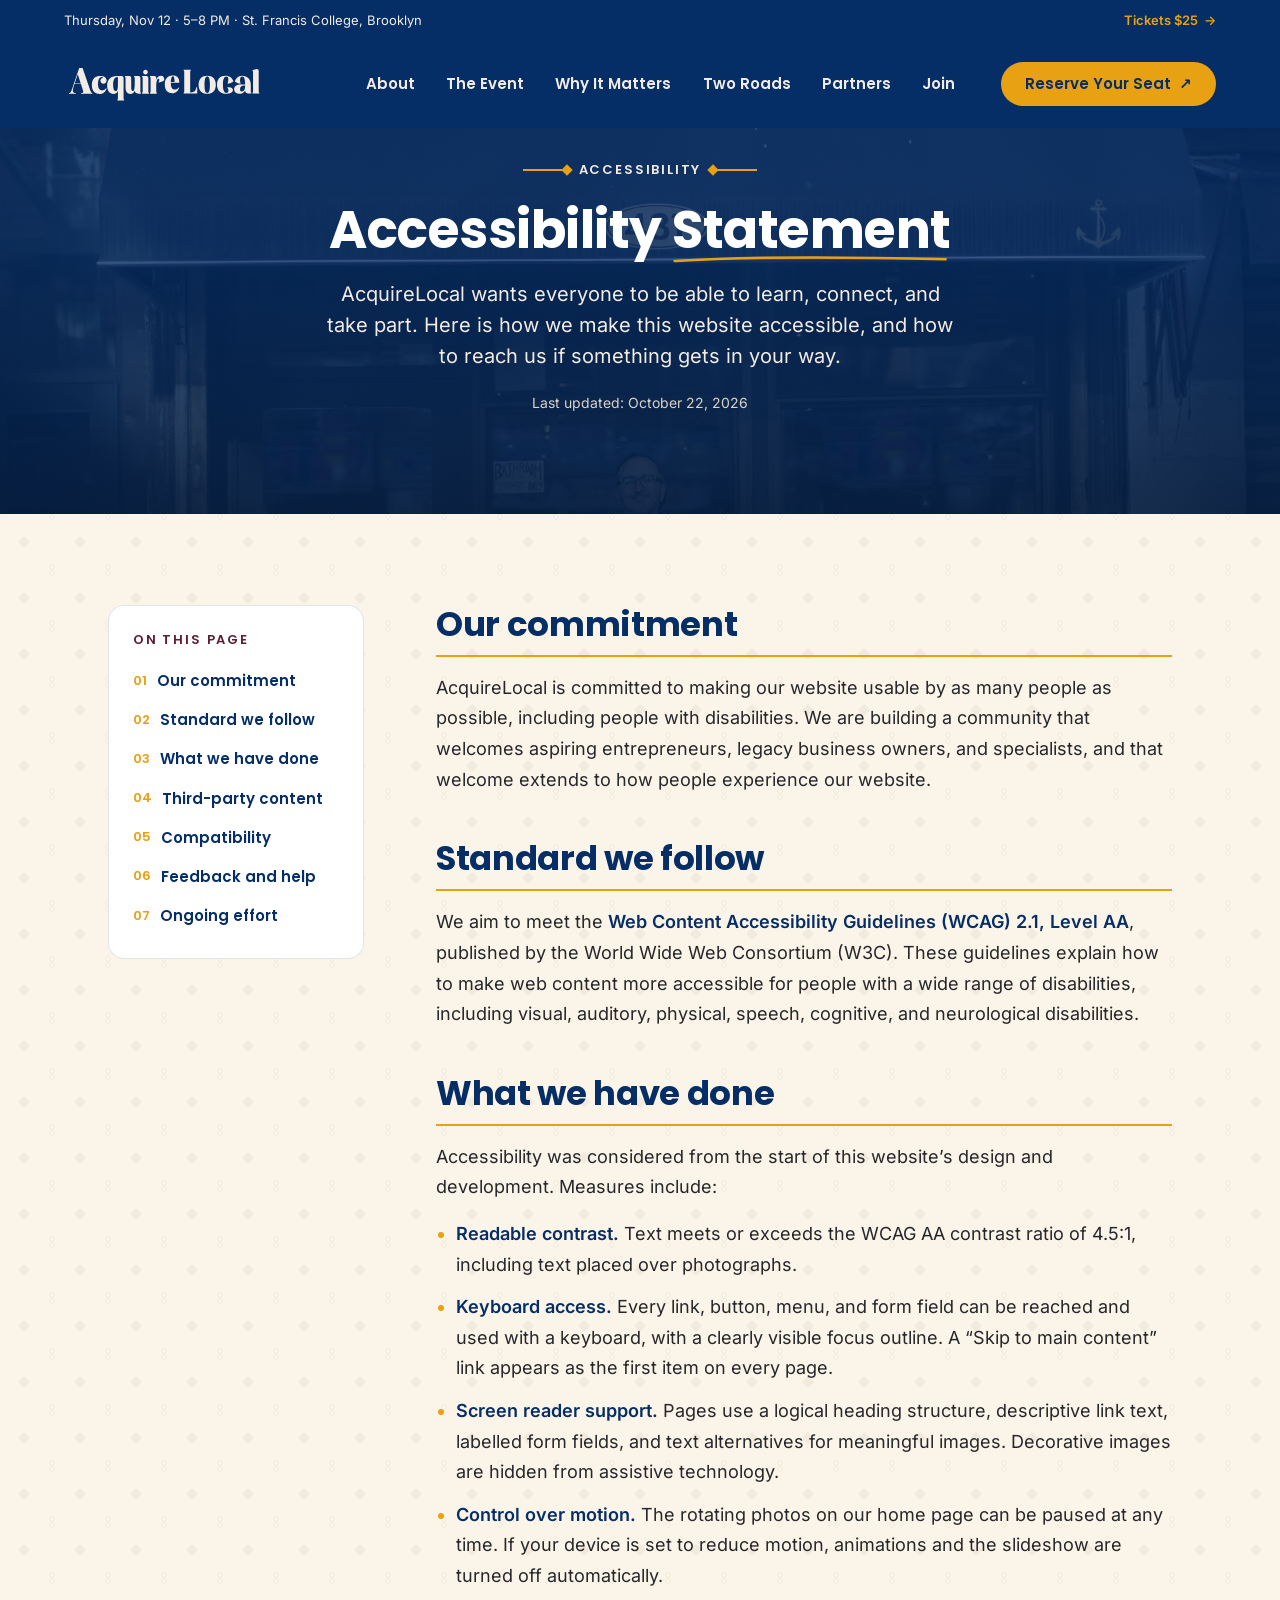
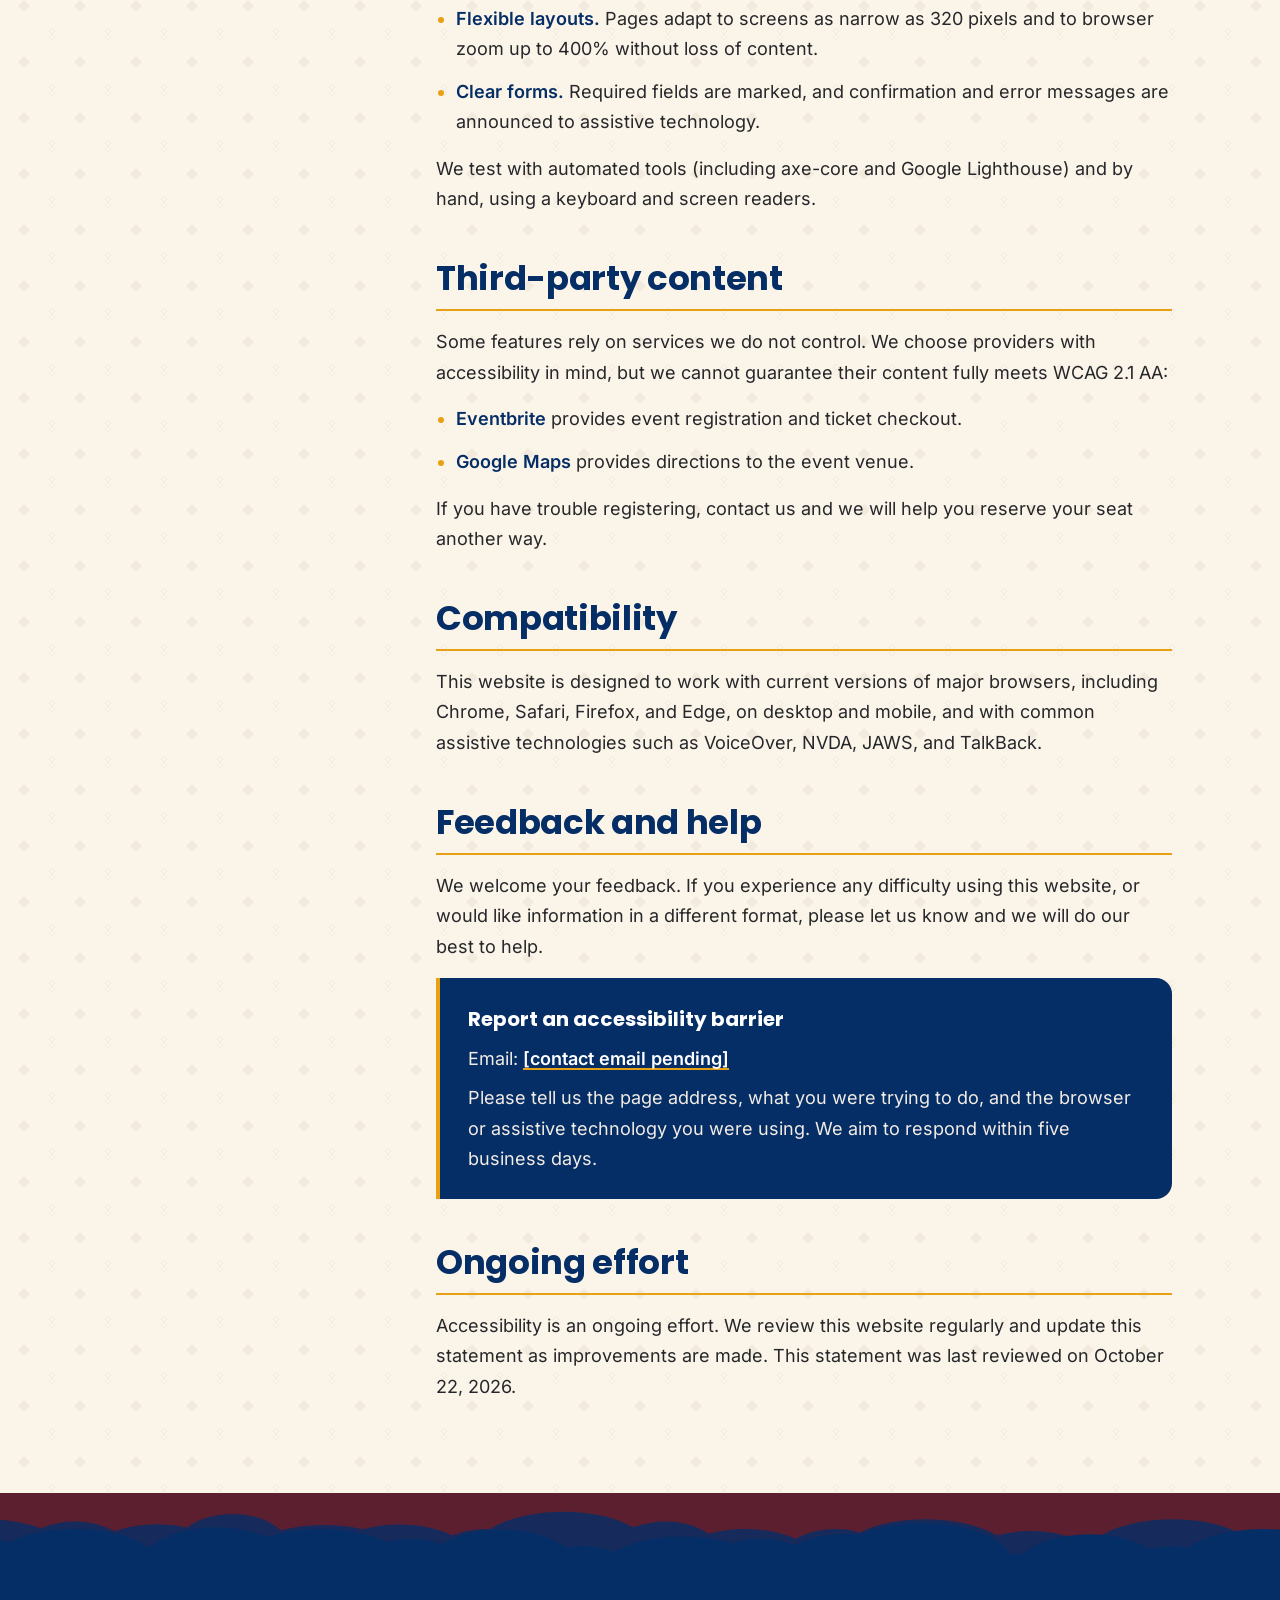
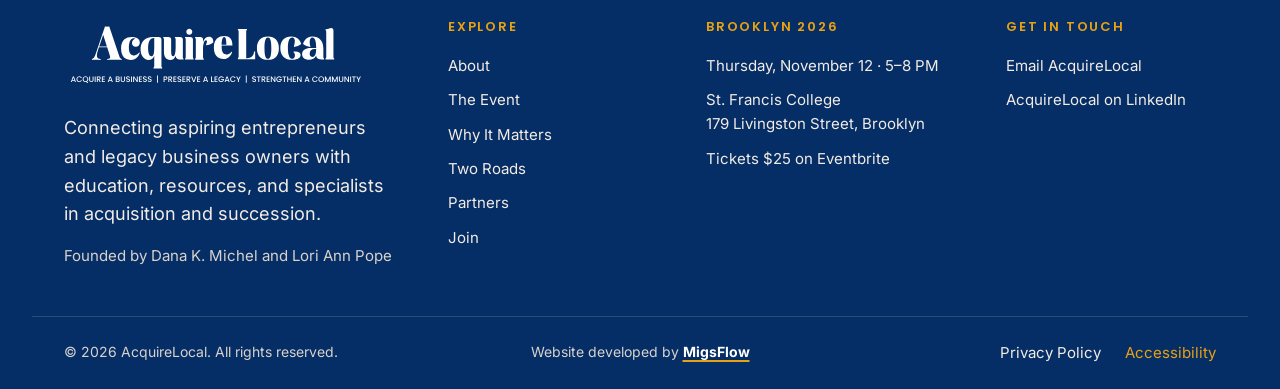
==== html/accessibility.html @ 8ecf9d2f "Clear WAVE alerts: duplicate logo alt text, heading-styled paragraphs, logo/skip-link redundancy - F" ====
<!DOCTYPE html>
<html lang="en">
<head>
  <meta charset="UTF-8">
  <meta name="viewport" content="width=device-width, initial-scale=1">
  <title>Accessibility Statement | AcquireLocal</title>
  <meta name="description" content="AcquireLocal wants everyone to be able to learn, connect, and take part. Here is how we make this website accessible, and how to reach us if something">
  <meta name="theme-color" content="#052E66">
  <link rel="preload" href="../fonts/web/poppins-bold.woff2" as="font" type="font/woff2" crossorigin>
  <link rel="preload" href="../fonts/web/inter-variable.woff2" as="font" type="font/woff2" crossorigin>
  <link rel="stylesheet" href="../css/vendor/lenis.css">
  <link rel="stylesheet" href="../css/global.css">
  <link rel="stylesheet" href="../css/styles.css">
</head>
<body class="page-legal">
  <a class="skip-link" href="#main">Skip to main content</a>

  <!-- ============ HEADER: event bar + navigation ============ -->
  <header class="site-header" id="site-header">
    <div class="topbar">
      <div class="container topbar__inner">
        <p class="topbar__event">
          <span class="topbar__full">Thursday, Nov 12 · 5–8 PM · St. Francis College, Brooklyn</span>
          <span class="topbar__short">Nov 12 · Brooklyn</span>
        </p>
        <a class="topbar__link" data-eventbrite href="https://www.eventbrite.com/e/acquire-local-inaugural-event-tickets-2002596155008" target="_blank" rel="noopener">
          Tickets $25 <span class="glyph" data-icon="→"></span><span class="visually-hidden"> (opens in a new tab)</span>
        </a>
      </div>
    </div>

    <div class="nav">
      <div class="container nav__inner">
        <a class="nav__logo" href="../index.html" aria-label="AcquireLocal home">
          <img class="nav__logo-img nav__logo-img--light" src="../images/brand/wordmark-light.svg" alt="" width="463" height="102">
          <img class="nav__logo-img nav__logo-img--dark" src="../images/brand/wordmark.svg" alt="" width="463" height="100">
        </a>

        <button class="nav__toggle" type="button" aria-expanded="false" aria-controls="nav-menu">
          <span class="nav__toggle-bars"></span>
          <span class="visually-hidden">Menu</span>
        </button>

        <nav class="nav__menu" id="nav-menu" aria-label="Main" data-lenis-prevent>
          <ul class="nav__list">
            <li><a class="nav__link" href="../index.html#about"><span class="nav__num"></span><span class="nav__label">About</span><span class="nav__arrow"></span></a></li>
            <li><a class="nav__link" href="../index.html#event"><span class="nav__num"></span><span class="nav__label">The Event</span><span class="nav__arrow"></span></a></li>
            <li><a class="nav__link" href="../index.html#why"><span class="nav__num"></span><span class="nav__label">Why It Matters</span><span class="nav__arrow"></span></a></li>
            <li><a class="nav__link" href="../index.html#two-roads"><span class="nav__num"></span><span class="nav__label">Two Roads</span><span class="nav__arrow"></span></a></li>
            <li><a class="nav__link" href="../index.html#partners"><span class="nav__num"></span><span class="nav__label">Partners</span><span class="nav__arrow"></span></a></li>
            <li><a class="nav__link" href="../index.html#join"><span class="nav__num"></span><span class="nav__label">Join</span><span class="nav__arrow"></span></a></li>
          </ul>
          <div class="nav__aside">
          <a class="btn btn--gold nav__cta" data-eventbrite href="https://www.eventbrite.com/e/acquire-local-inaugural-event-tickets-2002596155008" target="_blank" rel="noopener">
            Reserve Your Seat <span class="btn__arrow" data-icon="↗"></span><span class="visually-hidden"> (opens in a new tab)</span>
          </a>

          <!-- Phone menu only: event + contact details -->
          <div class="nav__contact">
            <div class="nav__contact-group">
              <p class="nav__contact-title">Brooklyn · Nov 12, 2026</p>
              <ul class="nav__contact-list">
                <li>
                  <svg class="nav__icon" viewBox="0 0 24 24" aria-hidden="true"><rect x="3" y="5" width="18" height="16" rx="2"/><path d="M3 10h18M8 3v4M16 3v4"/></svg>
                  <span>Thursday, Nov 12 · 5:00–8:00 PM</span>
                </li>
                <li>
                  <svg class="nav__icon" viewBox="0 0 24 24" aria-hidden="true"><path d="M12 21s-7-6.2-7-11.5A7 7 0 0 1 19 9.5C19 14.8 12 21 12 21z"/><circle cx="12" cy="9.5" r="2.5"/></svg>
                  <a href="https://maps.google.com/?q=St.+Francis+College,+179+Livingston+Street,+Brooklyn,+NY" target="_blank" rel="noopener">St. Francis College, 179 Livingston St, Brooklyn<span class="visually-hidden"> (opens map in a new tab)</span></a>
                </li>
              </ul>
            </div>
            <div class="nav__contact-group">
              <p class="nav__contact-title">Get in touch</p>
              <ul class="nav__contact-list">
                <li>
                  <svg class="nav__icon" viewBox="0 0 24 24" aria-hidden="true"><rect x="3" y="5" width="18" height="14" rx="2"/><path d="m3 7 9 6 9-6"/></svg>
                  <!-- TODO: contact email (pending from client — docx footer placeholder) -->
                  <a href="#">Email AcquireLocal</a>
                </li>
                <li>
                  <svg class="nav__icon" viewBox="0 0 24 24" aria-hidden="true"><rect x="3" y="3" width="18" height="18" rx="3"/><path d="M8 10v7M8 7v.01M12 17v-4a2 2 0 0 1 4 0v4M12 10v7"/></svg>
                  <!-- TODO: LinkedIn URL (pending from client — docx footer placeholder) -->
                  <a href="#">AcquireLocal on LinkedIn</a>
                </li>
              </ul>
            </div>
          </div>
          </div>
        </nav>
      </div>
    </div>
  </header>

  <main id="main" tabindex="-1">

    <section class="legal-hero legal-hero--accessibility" aria-labelledby="legal-title">
      <picture class="legal-hero__bg">
        <source type="image/webp" srcset="../images/pages/accessibility-960.webp 960w, ../images/pages/accessibility-1920.webp 1920w" sizes="100vw">
        <img src="../images/pages/accessibility-1920.jpg" srcset="../images/pages/accessibility-960.jpg 960w, ../images/pages/accessibility-1920.jpg 1920w" sizes="100vw" alt="" fetchpriority="high">
      </picture>
      <div class="container legal-hero__inner">
        <p class="eyebrow eyebrow--light">
          <span class="eyebrow__rule"></span>
          Accessibility
          <span class="eyebrow__rule eyebrow__rule--end"></span>
        </p>
        <h1 class="legal-hero__title" id="legal-title" data-marks>Accessibility <span class="mark-keep"><span class="mark">Statement<svg class="mark__line" viewBox="0 0 200 12" preserveAspectRatio="none" role="presentation" focusable="false"><path pathLength="1" d="M3 8.5C48 4 104 3.2 197 6.5"/></svg></span></span></h1>
        <p class="legal-hero__intro">AcquireLocal wants everyone to be able to learn, connect, and take part. Here is how we make this website accessible, and how to reach us if something gets in your way.</p>
        <p class="legal-hero__meta">Last updated: <time datetime="2026-10-22">October 22, 2026</time></p>
      </div>
    </section>

    <div class="legal">
      <div class="container legal__grid">
        <nav class="legal__toc" aria-label="On this page">
          <p class="legal__toc-title">On this page</p>
          <ol>
            <li><a href="#commitment">Our commitment</a></li>
            <li><a href="#standard">Standard we follow</a></li>
            <li><a href="#measures">What we have done</a></li>
            <li><a href="#third-party">Third-party content</a></li>
            <li><a href="#compatibility">Compatibility</a></li>
            <li><a href="#feedback">Feedback and help</a></li>
            <li><a href="#ongoing">Ongoing effort</a></li>
          </ol>
        </nav>

        <div class="legal__body">
          <section class="legal__section" id="commitment" aria-labelledby="commitment-h">
            <h2 class="legal__h2" id="commitment-h">Our commitment</h2>
            <p>AcquireLocal is committed to making our website usable by as many people as possible, including people with disabilities. We are building a community that welcomes aspiring entrepreneurs, legacy business owners, and specialists, and that welcome extends to how people experience our website.</p>
          </section>

          <section class="legal__section" id="standard" aria-labelledby="standard-h">
            <h2 class="legal__h2" id="standard-h">Standard we follow</h2>
            <p>We aim to meet the <strong>Web Content Accessibility Guidelines (WCAG) 2.1, Level AA</strong>, published by the World Wide Web Consortium (W3C). These guidelines explain how to make web content more accessible for people with a wide range of disabilities, including visual, auditory, physical, speech, cognitive, and neurological disabilities.</p>
          </section>

          <section class="legal__section" id="measures" aria-labelledby="measures-h">
            <h2 class="legal__h2" id="measures-h">What we have done</h2>
            <p>Accessibility was considered from the start of this website’s design and development. Measures include:</p>
            <ul class="legal__list">
              <li><strong>Readable contrast.</strong> Text meets or exceeds the WCAG AA contrast ratio of 4.5:1, including text placed over photographs.</li>
              <li><strong>Keyboard access.</strong> Every link, button, menu, and form field can be reached and used with a keyboard, with a clearly visible focus outline. A “Skip to main content” link appears as the first item on every page.</li>
              <li><strong>Screen reader support.</strong> Pages use a logical heading structure, descriptive link text, labelled form fields, and text alternatives for meaningful images. Decorative images are hidden from assistive technology.</li>
              <li><strong>Control over motion.</strong> The rotating photos on our home page can be paused at any time. If your device is set to reduce motion, animations and the slideshow are turned off automatically.</li>
              <li><strong>Flexible layouts.</strong> Pages adapt to screens as narrow as 320 pixels and to browser zoom up to 400% without loss of content.</li>
              <li><strong>Clear forms.</strong> Required fields are marked, and confirmation and error messages are announced to assistive technology.</li>
            </ul>
            <p>We test with automated tools (including axe-core and Google Lighthouse) and by hand, using a keyboard and screen readers.</p>
          </section>

          <section class="legal__section" id="third-party" aria-labelledby="third-party-h">
            <h2 class="legal__h2" id="third-party-h">Third-party content</h2>
            <p>Some features rely on services we do not control. We choose providers with accessibility in mind, but we cannot guarantee their content fully meets WCAG 2.1 AA:</p>
            <ul class="legal__list">
              <li><strong>Eventbrite</strong> provides event registration and ticket checkout.</li>
              <li><strong>Google Maps</strong> provides directions to the event venue.</li>
            </ul>
            <p>If you have trouble registering, contact us and we will help you reserve your seat another way.</p>
          </section>

          <section class="legal__section" id="compatibility" aria-labelledby="compatibility-h">
            <h2 class="legal__h2" id="compatibility-h">Compatibility</h2>
            <p>This website is designed to work with current versions of major browsers, including Chrome, Safari, Firefox, and Edge, on desktop and mobile, and with common assistive technologies such as VoiceOver, NVDA, JAWS, and TalkBack.</p>
          </section>

          <section class="legal__section" id="feedback" aria-labelledby="feedback-h">
            <h2 class="legal__h2" id="feedback-h">Feedback and help</h2>
            <p>We welcome your feedback. If you experience any difficulty using this website, or would like information in a different format, please let us know and we will do our best to help.</p>
            <div class="legal__callout">
              <p class="legal__callout-title">Report an accessibility barrier</p>
              <p>Email: <!-- TODO: replace with the client's contact email (pending) --><a href="#">[contact email pending]</a></p>
              <p>Please tell us the page address, what you were trying to do, and the browser or assistive technology you were using. We aim to respond within five business days.</p>
            </div>
          </section>

          <section class="legal__section" id="ongoing" aria-labelledby="ongoing-h">
            <h2 class="legal__h2" id="ongoing-h">Ongoing effort</h2>
            <p>Accessibility is an ongoing effort. We review this website regularly and update this statement as improvements are made. This statement was last reviewed on October 22, 2026.</p>
          </section>
        </div>
      </div>
    </div>

  </main>

  <!-- ============ FOOTER ============ -->
  <footer class="footer">
    <div class="container footer__grid">
      <div class="footer__brand">
        <img class="footer__logo" src="../images/brand/logo-tagline-white.svg" alt="AcquireLocal" width="686" height="168" loading="lazy">
        <p>Connecting aspiring entrepreneurs and legacy business owners with education, resources, and specialists in acquisition and succession.</p>
        <p class="footer__founders">Founded by Dana K. Michel and Lori Ann Pope</p>
      </div>

      <div class="footer__col">
        <p class="footer__title">Explore</p>
        <ul>
          <li><a href="../index.html#about">About</a></li>
          <li><a href="../index.html#event">The Event</a></li>
          <li><a href="../index.html#why">Why It Matters</a></li>
          <li><a href="../index.html#two-roads">Two Roads</a></li>
          <li><a href="../index.html#partners">Partners</a></li>
          <li><a href="../index.html#join">Join</a></li>
        </ul>
      </div>

      <div class="footer__col">
        <p class="footer__title">Brooklyn 2026</p>
        <ul>
          <li>Thursday, November 12 · 5–8 PM</li>
          <li>St. Francis College<br>179 Livingston Street, Brooklyn</li>
          <li><a data-eventbrite href="https://www.eventbrite.com/e/acquire-local-inaugural-event-tickets-2002596155008" target="_blank" rel="noopener">Tickets $25 on Eventbrite<span class="visually-hidden"> (opens in a new tab)</span></a></li>
        </ul>
      </div>

      <div class="footer__col">
        <p class="footer__title">Get in touch</p>
        <ul>
          <!-- TODO: contact email + LinkedIn URL (pending from client — docx footer placeholders) -->
          <li><a href="#">Email AcquireLocal</a></li>
          <li><a href="#">AcquireLocal on LinkedIn</a></li>
        </ul>
      </div>
    </div>

    <div class="container footer__bottom">
      <p>© 2026 AcquireLocal. All rights reserved.</p>
      <p class="footer__credit">Website developed by <a href="https://migsflow.com" target="_blank" rel="noopener"><span class="footer__credit-name">MigsFlow</span><span class="visually-hidden"> (opens in a new tab)</span></a></p>
      <ul>
        <li><a href="privacy.html">Privacy Policy</a></li>
        <li><a href="accessibility.html" aria-current="page">Accessibility</a></li>
      </ul>
    </div>
  </footer>

  <!-- Announces the Eventbrite order confirmation (filled by eventbrite-checkout.js) -->
  <div class="toast" role="status" aria-live="polite" data-toast></div>

  <a class="to-top" href="#main" aria-label="Back to top" data-to-top>
    <svg viewBox="0 0 24 24" aria-hidden="true" focusable="false"><path d="M12 19V5M5 12l7-7 7 7"/></svg>
  </a>

  <script src="../javascript/vendor/lenis.min.js" defer></script>
  <script src="../javascript/smooth-scroll.js" defer></script>
  <script src="../javascript/nav.js" defer></script>
  <script src="../javascript/active-nav.js" defer></script>
  <script src="../javascript/to-top.js" defer></script>
  <script src="../javascript/eventbrite-checkout.js" defer></script>
</body>
</html>
---- css/vendor/lenis.css ----
html.lenis,html.lenis body{height:auto}.lenis:not(.lenis-autoToggle).lenis-stopped{overflow:clip}.lenis.lenis-smooth [data-lenis-prevent]{overscroll-behavior:contain}.lenis.lenis-smooth iframe{pointer-events:none}.lenis.lenis-autoToggle{transition-property:overflow;transition-duration:1ms;transition-behavior:allow-discrete}
---- css/global.css ----
/* ==========================================================================
   AcquireLocal — global.css
   Fonts, design tokens, reset, base type, shared utilities and buttons.
   Section styles live in styles.css. Mobile-first: base = phone, then
   min-width breakpoints at 48em (768px) and 64em (1024px).
   ========================================================================== */

/* ---------- Fonts (self-hosted, latin subset) ----------
   Brand Guide, Typography (pp. 8–12):
   - Poppins Bold + SemiBold → headlines (the only Poppins weights we load)
   - Inter Regular + Italic  → body text
   - Playfair Display Black  → wordmark only (already outlined in the logo SVGs, not loaded) */
@font-face {
  font-family: "Poppins";
  src: url("../fonts/web/poppins-semibold.woff2") format("woff2");
  font-weight: 600;
  font-style: normal;
  font-display: swap;
}
@font-face {
  font-family: "Poppins";
  src: url("../fonts/web/poppins-bold.woff2") format("woff2");
  font-weight: 700;
  font-style: normal;
  font-display: swap;
}
@font-face {
  font-family: "Inter";
  src: url("../fonts/web/inter-variable.woff2") format("woff2");
  font-weight: 400 700;
  font-style: normal;
  font-display: swap;
}
@font-face {
  font-family: "Inter";
  src: url("../fonts/web/inter-italic.woff2") format("woff2");
  font-weight: 400;
  font-style: italic;
  font-display: swap;
}

/* ---------- Tokens (from the Acquire Brand Guide + final logo files) ---------- */
:root {
  /* Core brand */
  --wine: #5C1F30;          /* "Acquire" in the wordmark */
  --slate: #333D47;         /* "Local" in the wordmark */
  --navy: #052E66;
  --gold: #E8A113;          /* storefront awning gold — buttons, rules */
  --cream: #FBF4E8;         /* page ground */
  --linen: #F3ECE5;         /* light wordmark, text on dark */

  /* Storefront accents (from storefronts.svg) */
  --shop-rust: #661A0D;
  --shop-indigo: #3F2EB2;
  --shop-orange: #D07928;
  --shop-rose: #D75E66;
  --shop-olive: #5C6B45;
  --shop-plum: #5F2146;
  --shop-blue: #2784DF;

  /* Roles */
  --bg: var(--cream);
  --ink: #26272B;           /* body copy */
  --ink-muted: #565B63;
  --ink-on-dark: var(--linen);
  --ink-on-dark-muted: #D9D2CB;
  --focus: var(--gold);

  /* Type */
  --font-head: "Poppins", system-ui, -apple-system, "Segoe UI", sans-serif;
  --font-body: "Inter", system-ui, -apple-system, "Segoe UI", sans-serif;

  /* Type scale — the guide's sizes are for print artboards (Title 274, H1 152,
     H2 67, H3/H4 24, Body 24/30 and 18). These keep the same order and
     proportions, sized for screens and fluid between phone and desktop. */
  --fs-title: clamp(2.25rem, 1.3rem + 4vw, 4.25rem);   /* Title  — Poppins Bold, hero only */
  --fs-h1:    clamp(2rem, 1.4rem + 2.6vw, 3.25rem);    /* H1     — Poppins Bold, section titles */
  --fs-h2:    clamp(1.5rem, 1.2rem + 1.3vw, 2.125rem); /* H2     — Poppins SemiBold */
  --fs-h3:    1.5rem;                                  /* H3     — Poppins SemiBold (24px) */
  --fs-h4:    1.25rem;                                 /* H4     — Poppins SemiBold */
  --fs-lead:  clamp(1.125rem, 1rem + .6vw, 1.5rem);    /* Body 1 — Inter Italic, intros/taglines */
  --fs-body-lg: 1.25rem;                               /* Body 2 — Inter 24/30, scaled */
  --fs-body:  1.125rem;                                /* Body 3 — Inter 18px */
  --fs-small: .875rem;                                 /* UI: details, captions */
  --fs-eyebrow: .8125rem;                              /* UI: labels (Poppins SemiBold, caps) */
  --tracking-title: -0.02em;                           /* guide: spacing -3 on Title (tightened for web) */

  /* Layout */
  --container: 76rem;
  --sticky-top: 7.5rem;      /* sticky columns sit just below the fixed nav */
  --gutter: 1.25rem;
  --radius-pill: 999px;
  --ease: cubic-bezier(.22, .61, .36, 1);
}

@media (min-width: 48em) {
  :root { --gutter: 2rem; }
}

/* ---------- Reset ---------- */
*, *::before, *::after { box-sizing: border-box; }

html {
  -webkit-text-size-adjust: 100%;
  text-size-adjust: 100%;
  scroll-behavior: smooth;
  scroll-padding-top: 8.5rem;   /* keeps anchors + keyboard focus clear of the sticky header (WCAG 2.4.11) */
}
/* Lenis does its own smoothing; CSS smooth scroll on top would fight it */
html.lenis.lenis-smooth { scroll-behavior: auto; }

body {
  margin: 0;
  background: var(--bg);
  color: var(--ink);
  font-family: var(--font-body);
  font-size: var(--fs-body);
  line-height: 1.6;
  -webkit-font-smoothing: antialiased;
}

h1, h2, h3, h4, p, ul, ol, figure { margin: 0; }
ul[class], ol[class] { list-style: none; padding: 0; }
img, svg, picture { display: block; max-width: 100%; height: auto; }
button { font: inherit; color: inherit; cursor: pointer; }
a { color: inherit; }

h1, h2, h3, h4 {
  font-family: var(--font-head);
  font-weight: 600;
  line-height: 1.12;
  letter-spacing: -0.01em;
  text-wrap: balance;
}

/* Guide styles as reusable classes, so section markup can keep correct
   heading levels (one h1 per page) and still pick the right look. */
.t-title { font-size: var(--fs-title); font-weight: 700; line-height: 1.05; letter-spacing: var(--tracking-title); }
.t-h1    { font-size: var(--fs-h1);    font-weight: 700; line-height: 1.1; }
.t-h2    { font-size: var(--fs-h2);    font-weight: 600; line-height: 1.15; }
.t-h3    { font-size: var(--fs-h3);    font-weight: 600; line-height: 1.25; }
.t-h4    { font-size: var(--fs-h4);    font-weight: 600; line-height: 1.3; }
.t-lead  { font-family: var(--font-body); font-style: italic; font-weight: 400; font-size: var(--fs-lead); line-height: 1.45; }
.t-body-lg { font-size: var(--fs-body-lg); line-height: 1.5; }

/* ---------- Accessibility helpers ---------- */
.visually-hidden {
  position: absolute !important;
  width: 1px; height: 1px;
  padding: 0; margin: -1px;
  overflow: hidden;
  clip: rect(0 0 0 0);
  white-space: nowrap;
  border: 0;
}

.skip-link {
  position: absolute;
  top: .75rem; left: .75rem;
  z-index: 1000;
  padding: .75rem 1.25rem;
  background: var(--navy);
  color: var(--linen);
  font-weight: 600;
  border-radius: .5rem;
  transform: translateY(-200%);
  transition: transform .2s var(--ease);
}
.skip-link:focus { transform: translateY(0); }

:focus-visible {
  outline: 3px solid var(--focus);
  outline-offset: 3px;
}
main:focus { outline: none; }

/* ---------- Layout ---------- */
.container {
  width: 100%;
  max-width: var(--container);
  margin-inline: auto;
  padding-inline: var(--gutter);
}

/* ---------- Eyebrow (gold rule + diamond from the brand divider) ---------- */
.eyebrow {
  display: inline-flex;
  align-items: center;
  gap: .75rem;
  font-family: var(--font-head);
  font-weight: 600;
  font-size: var(--fs-eyebrow);
  letter-spacing: .14em;
  text-transform: uppercase;
  color: var(--wine);
}
.eyebrow--light { color: var(--linen); }

.eyebrow__rule {
  position: relative;
  width: 2.75rem;
  height: 2px;
  background: var(--gold);
}
.eyebrow__rule::after {
  content: "";
  position: absolute;
  right: -4px; top: 50%;
  width: 8px; height: 8px;
  background: var(--gold);
  transform: translateY(-50%) rotate(45deg);
}
.eyebrow__rule--end::after { right: auto; left: -4px; }   /* mirrored rule for centered eyebrows */

/* ---------- Hand-drawn gold underline (.mark) ----------
   Markup: <span class="mark">words<svg class="mark__line">…</svg></span> inside an element with [data-marks].
   Without JS (or with reduced motion) the lines simply show. marks.js hides them,
   then draws each one in — one after another — when the heading scrolls into view. */
.mark {
  position: relative;
  display: inline-block;
  white-space: nowrap;
}
.mark-keep { white-space: nowrap; }   /* keeps an underlined phrase with its trailing punctuation */
.mark__line {
  position: absolute;
  left: -0.02em;
  bottom: -0.1em;
  width: calc(100% + 0.04em);
  height: 0.22em;
  overflow: visible;
  pointer-events: none;
}
.mark__line path {
  fill: none;
  stroke: var(--gold);
  stroke-width: 2.6;          /* viewBox units: scales with the heading size */
  stroke-linecap: round;
  stroke-dasharray: 1;
  stroke-dashoffset: 0;
}
[data-marks].marks-ready .mark__line path {
  stroke-dashoffset: 1;
  opacity: 0;
}
[data-marks].is-drawn .mark__line path {
  animation: mark-draw 1.1s cubic-bezier(.65, 0, .35, 1) var(--mark-delay, .15s) forwards;
}
[data-marks].is-drawn .mark--2 .mark__line path {
  animation-delay: calc(var(--mark-delay, .15s) + .8s);
}
@keyframes mark-draw {
  0%   { stroke-dashoffset: 1; opacity: 0; }
  25%  { opacity: 1; }
  100% { stroke-dashoffset: 0; opacity: 1; }
}

/* ---------- Buttons ---------- */
.btn {
  display: inline-flex;
  align-items: center;
  justify-content: center;
  gap: .5rem;
  min-height: 2.75rem;               /* 44px touch target */
  padding: .7rem 1.4rem;
  border: 2px solid transparent;
  border-radius: var(--radius-pill);
  font-family: var(--font-head);
  font-weight: 600;
  font-size: .9375rem;
  line-height: 1.2;
  text-decoration: none;
  transition: background-color .2s var(--ease), color .2s var(--ease), border-color .2s var(--ease), transform .2s var(--ease);
}
.btn--lg { padding: .9rem 1.75rem; font-size: 1rem; }

.btn--gold { background: var(--gold); color: var(--navy); }
.btn--gold:hover { background: #F2B53A; }

.btn--outline-light { border-color: rgba(243, 236, 229, .85); color: var(--linen); }
.btn--outline-light:hover { background: var(--linen); color: var(--navy); }

.btn__arrow { transition: transform .2s var(--ease); }

/* Pill + circle arrow (navy pill, gold circle). Used for primary in-section CTAs. */
.btn--arrow {
  gap: 1rem;
  padding: .375rem .375rem .375rem 1.6rem;
  background: var(--navy);
  color: var(--linen);
}
.btn--arrow__icon {
  display: grid;
  place-items: center;
  width: 2.75rem;
  height: 2.75rem;
  border-radius: 50%;
  background: var(--gold);
  color: var(--navy);
  font-size: 1.125rem;
  transition: transform .3s var(--ease);
}
.btn--arrow:hover { background: #0A3A7E; }
.btn--arrow:hover .btn--arrow__icon { transform: rotate(45deg); }
.btn:hover .btn__arrow { transform: translate(2px, -2px); }

/* ---------- Inline email sign-up (pill bar: icon + email + button) ---------- */
.signup { display: grid; gap: .6rem; width: 100%; max-width: 34rem; }
.signup__bar {
  display: flex;
  align-items: center;
  gap: .5rem;
  padding: .375rem;
  background: #fff;
  border: 2px solid rgba(5, 46, 102, .14);
  border-radius: var(--radius-pill);
  box-shadow: 0 14px 30px -18px rgba(5, 46, 102, .45);
  transition: border-color .2s var(--ease), box-shadow .2s var(--ease);
}
.signup__bar:focus-within {
  border-color: var(--navy);
  box-shadow: 0 0 0 4px rgba(232, 161, 19, .35), 0 14px 30px -18px rgba(5, 46, 102, .45);
}
.signup__icon {
  flex-shrink: 0;
  width: 1.25rem;
  height: 1.25rem;
  margin-left: .85rem;
  fill: none;
  stroke: var(--wine);
  stroke-width: 1.75;
  stroke-linecap: round;
  stroke-linejoin: round;
}
.signup__input {
  flex: 1;
  min-width: 0;
  min-height: 2.75rem;
  padding: 0 .25rem;
  border: 0;
  background: transparent;
  font: inherit;
  font-size: 1rem;
  color: var(--ink);
}
.signup__input::placeholder { color: #6E6862; }   /* 5.0:1 on white */
.signup__input:focus { outline: none; }            /* focus shown on the whole bar instead */
.signup__btn { flex-shrink: 0; }
.signup__note { font-size: .875rem; color: var(--ink-muted); }
.signup__status:empty { display: none; }
.signup__status { font-weight: 600; font-size: .9375rem; }
.signup__status.is-success { color: #24685C; }
.signup__status.is-error { color: var(--wine); }

/* Small phones: button drops under the field, full width */
@media (max-width: 29.99em) {
  .signup__bar { flex-wrap: wrap; border-radius: 1.5rem; padding: .5rem; }
  .signup__input { flex-basis: calc(100% - 3rem); }
  .signup__btn { width: 100%; justify-content: space-between; }
}

/* ---------- Reduced motion ---------- */
@media (prefers-reduced-motion: reduce) {
  html { scroll-behavior: auto; }
  *, *::before, *::after {
    animation-duration: .01ms !important;
    animation-iteration-count: 1 !important;
    transition-duration: .01ms !important;
  }
}

/* ---------- Decorative symbols drawn in CSS ----------
   Arrows, step numbers and the required-field asterisk are generated content
   with empty alt text ( / "" ), so they show on screen but screen readers skip
   them — no aria-hidden needed. The first declaration is a fallback for
   browsers without alt-text support. */
.glyph::before,
.btn__arrow::before,
.btn--arrow__icon::before {
  content: attr(data-icon);
  content: attr(data-icon) / "";
}
.glyph { display: inline-block; }
.req::before {
  content: "*";
  content: "*" / "";
}
---- css/styles.css ----
/* ==========================================================================
   AcquireLocal — styles.css
   Section styles, in page order. Mobile-first.
   ========================================================================== */

/* ==========================================================================
   1. Header — event bar + navigation
   ========================================================================== */
.site-header {
  position: fixed;
  inset: 0 0 auto;
  z-index: 100;
}

/* ---------- Event bar ---------- */
.topbar {
  background: var(--navy);
  color: var(--ink-on-dark);
  font-size: .8125rem;
  overflow: hidden;
  max-height: 3rem;
  transition: max-height .3s var(--ease);
}
.topbar__inner {
  display: flex;
  align-items: center;
  justify-content: space-between;
  gap: 1rem;
  min-height: 2.5rem;
}
.topbar__full { display: none; }
.topbar__link {
  display: inline-flex;
  align-items: center;
  gap: .35rem;
  min-height: 2.5rem;
  font-weight: 600;
  color: var(--gold);
  text-decoration: none;
  white-space: nowrap;
}
.topbar__link:hover { text-decoration: underline; text-underline-offset: 3px; }

@media (min-width: 48em) {
  .topbar__full { display: inline; }
  .topbar__short { display: none; }
}

/* ---------- Nav bar ---------- */
.nav {
  /* Solid navy over the hero (matches the event bar), cream once scrolled.
     A real background colour lets contrast checkers (WAVE) measure the links. */
  background-color: var(--navy);
  transition: background-color .3s var(--ease), box-shadow .3s var(--ease);
}
.nav__inner {
  display: flex;
  align-items: center;
  justify-content: space-between;
  gap: 1.5rem;
  min-height: 4.5rem;
}

.nav__logo {
  position: relative;
  z-index: 2;            /* stays above the open mobile panel */
  display: block;
  width: 10.5rem;
  flex-shrink: 0;
}
.nav__logo-img--dark { display: none; }

/* Scrolled state: solid cream bar, event bar tucks away */
.site-header.is-scrolled .topbar { max-height: 0; }
.site-header.is-scrolled .nav {
  background: var(--cream);
  box-shadow: 0 1px 0 rgba(5, 46, 102, .08), 0 8px 24px -12px rgba(5, 46, 102, .18);
}
.site-header.is-scrolled .nav__logo-img--light { display: none; }
.site-header.is-scrolled .nav__logo-img--dark { display: block; }

/* ---------- Mobile toggle ---------- */
.nav__toggle {
  position: relative;
  z-index: 2;
  display: grid;
  place-items: center;
  width: 2.75rem;
  height: 2.75rem;
  padding: 0;
  background: transparent;
  border: 2px solid rgba(243, 236, 229, .6);
  border-radius: 50%;
  color: var(--linen);
}
.nav__toggle-bars,
.nav__toggle-bars::before,
.nav__toggle-bars::after {
  display: block;
  width: 1.125rem;
  height: 2px;
  background: currentColor;
  border-radius: 2px;
  transition: transform .25s var(--ease), background-color .25s var(--ease);
}
.nav__toggle-bars { position: relative; }
.nav__toggle-bars::before,
.nav__toggle-bars::after { content: ""; position: absolute; left: 0; }
.nav__toggle-bars::before { top: -6px; }
.nav__toggle-bars::after  { top: 6px; }

.nav__toggle[aria-expanded="true"] .nav__toggle-bars { background: transparent; }
.nav__toggle[aria-expanded="true"] .nav__toggle-bars::before { transform: translateY(6px) rotate(45deg); }
.nav__toggle[aria-expanded="true"] .nav__toggle-bars::after  { transform: translateY(-6px) rotate(-45deg); }

.site-header.is-scrolled .nav__toggle { color: var(--navy); border-color: rgba(5, 46, 102, .35); }

/* ---------- Mobile / tablet panel ----------
   A dropdown under the header bar, only as tall as its content (scrolls if the
   screen is short). The page behind is dimmed; tapping it closes the menu.
   Opens by unrolling downward, then the links + details slide in one by one. */
.nav { position: relative; }

.nav__menu {
  position: absolute;
  top: 100%;
  left: 0; right: 0;
  z-index: 1;
  display: flex;
  flex-direction: column;
  gap: 1.5rem;
  max-height: calc(100dvh - 4.5rem);
  padding: .5rem var(--gutter) 0;
  overflow-y: auto;
  overscroll-behavior: contain;
  background:
    radial-gradient(120% 60% at 100% 0%, rgba(39, 132, 223, .16), transparent 60%),
    var(--navy);
  border-radius: 0 0 1.5rem 1.5rem;
  box-shadow: 0 30px 60px -20px rgba(3, 20, 48, .6);
  visibility: hidden;
  clip-path: inset(0 0 100% 0 round 0 0 1.5rem 1.5rem);
  transition: clip-path .45s cubic-bezier(.65, 0, .35, 1), visibility 0s linear .45s;
}
.nav__menu.is-open {
  visibility: visible;
  clip-path: inset(0 0 0 0 round 0 0 1.5rem 1.5rem);
  transition: clip-path .5s cubic-bezier(.65, 0, .35, 1), visibility 0s;
}

/* Dimmed page behind the open menu */
.site-header::after {
  content: "";
  position: fixed;
  inset: 0;
  z-index: -1;
  background: rgba(3, 20, 48, .55);
  opacity: 0;
  visibility: hidden;
  transition: opacity .35s var(--ease), visibility 0s linear .35s;
}
.site-header.menu-open::after {
  opacity: 1;
  visibility: visible;
  transition: opacity .35s var(--ease), visibility 0s;
}

/* Faint storefront row closing out the panel */
.nav__menu::after {
  content: "";
  flex-shrink: 0;
  margin: 0 calc(var(--gutter) * -1);
  height: 3rem;
  background: url("../images/brand/storefronts.svg") repeat-x center bottom / auto 100%;
  opacity: .22;
  pointer-events: none;
}

/* Links: numbered rows with dividers */
.nav__list { border-top: 1px solid rgba(243, 236, 229, .16); }
.nav__list li { border-bottom: 1px solid rgba(243, 236, 229, .16); }

.nav__link {
  display: flex;
  align-items: center;
  gap: 1rem;
  padding: 1.05rem 0;
  font-family: var(--font-head);
  font-weight: 600;
  font-size: 1.375rem;
  line-height: 1.2;
  color: var(--linen);
  text-decoration: none;
}
.nav__num {
  min-width: 1.5rem;
  font-size: .75rem;
  letter-spacing: .08em;
  color: var(--gold);
}
.nav__label { flex: 1; }
.nav__arrow {
  font-size: 1.125rem;
  color: rgba(243, 236, 229, .5);
  transition: transform .25s var(--ease), color .25s var(--ease);
}
.nav__link:hover .nav__label,
.nav__link:focus-visible .nav__label { color: var(--gold); }
.nav__link:hover .nav__arrow,
.nav__link:focus-visible .nav__arrow { color: var(--gold); transform: translateX(4px); }

.nav__cta { width: 100%; }

/* Event + contact block */
.nav__contact {
  display: grid;
  gap: 1.5rem;
  padding: 1.5rem;
  background: rgba(243, 236, 229, .06);
  border: 1px solid rgba(243, 236, 229, .12);
  border-radius: 1rem;
}
.nav__contact-title {
  margin-bottom: .75rem;
  font-family: var(--font-head);
  font-weight: 600;
  font-size: var(--fs-eyebrow);
  letter-spacing: .14em;
  text-transform: uppercase;
  color: var(--gold);
}
.nav__contact-list { display: grid; gap: .65rem; }
.nav__contact-list li {
  display: flex;
  align-items: flex-start;
  gap: .75rem;
  font-size: .9375rem;
  line-height: 1.45;
  color: var(--ink-on-dark);
}
.nav__contact-list a {
  padding-block: .2rem;        /* ≥24px tap target */
  color: var(--ink-on-dark);
  text-decoration: underline;
  text-decoration-color: rgba(243, 236, 229, .35);
  text-underline-offset: 3px;
}
.nav__contact-list a:hover { text-decoration-color: var(--gold); }
.nav__icon {
  flex-shrink: 0;
  width: 1.125rem;
  height: 1.125rem;
  margin-top: .15rem;
  fill: none;
  stroke: var(--gold);
  stroke-width: 1.75;
  stroke-linecap: round;
  stroke-linejoin: round;
}

/* Staggered slide-in (closing is instant, so no delays on the way out) */
.nav__list li,
.nav__cta,
.nav__contact {
  opacity: 0;
  transform: translateX(2rem);
  transition: opacity .2s var(--ease), transform .2s var(--ease);
}
.nav__menu.is-open .nav__list li,
.nav__menu.is-open .nav__cta,
.nav__menu.is-open .nav__contact {
  opacity: 1;
  transform: none;
  transition: opacity .5s var(--ease), transform .5s var(--ease);
}
.nav__menu.is-open .nav__list li:nth-child(1) { transition-delay: .18s; }
.nav__menu.is-open .nav__list li:nth-child(2) { transition-delay: .24s; }
.nav__menu.is-open .nav__list li:nth-child(3) { transition-delay: .30s; }
.nav__menu.is-open .nav__list li:nth-child(4) { transition-delay: .36s; }
.nav__menu.is-open .nav__list li:nth-child(5) { transition-delay: .42s; }
.nav__menu.is-open .nav__cta     { transition-delay: .50s; }
.nav__menu.is-open .nav__contact { transition-delay: .58s; }

/* While the panel is open: event bar tucks away, header sits on the navy panel */
.site-header.menu-open .topbar { max-height: 0; }
.site-header.menu-open .nav { background: var(--navy); box-shadow: none; }
.site-header.menu-open .nav__logo-img--light { display: block; }
.site-header.menu-open .nav__logo-img--dark { display: none; }
.site-header.menu-open .nav__toggle { color: var(--linen); border-color: rgba(243, 236, 229, .6); }
body.menu-locked { overflow: hidden; }

/* Tablet: give the panel a comfortable reading width */
/* Button + contact card wrapper: only a real box on tablets (below), invisible elsewhere */
.nav__aside { display: contents; }

/* Tablet / small laptop: two columns — links left, button + contact card right */
@media (min-width: 48em) and (max-width: 74.99em) {
  .nav__menu {
    display: grid;
    grid-template-columns: minmax(0, 1.25fr) minmax(0, 1fr);
    grid-template-areas: "list aside" "art art";
    column-gap: clamp(2rem, 1rem + 3vw, 4rem);
    row-gap: 1.75rem;
    padding-top: 1.5rem;
    max-height: calc(100dvh - 5rem);
  }
  .nav__list  { grid-area: list; }
  .nav__aside { grid-area: aside; display: grid; gap: 1.25rem; align-content: start; }
  .nav__menu::after { grid-area: art; }
}

/* ---------- Desktop nav (75em / 1200px: below this the six links + button don't fit on one line) ---------- */
@media (min-width: 75em) {
  .nav__inner { min-height: 5.5rem; }
  .nav__logo { width: 12.5rem; }
  .nav__toggle { display: none; }

  .nav__menu {
    position: static;
    flex-direction: row;
    align-items: center;
    gap: 2rem;
    max-height: none;
    padding: 0;
    overflow: visible;
    background: none;
    border-radius: 0;
    box-shadow: none;
    visibility: visible;
    clip-path: none;
    transition: none;
  }
  .site-header::after { display: none; }
  .nav__menu::after,
  .nav__contact,
  .nav__num,
  .nav__arrow { display: none; }

  .nav__list { display: flex; gap: .25rem; border: 0; }
  .nav__list li { border: 0; }
  .nav__list li,
  .nav__cta { opacity: 1; transform: none; transition: none; }
  .nav__cta { width: auto; }

  .nav__link {
    position: relative;
    display: block;
    padding: .75rem .85rem;
    white-space: nowrap;
    font-size: .9375rem;
    font-weight: 600;
  }
  .nav__link:hover .nav__label,
  .nav__link:focus-visible .nav__label { color: inherit; }
  .nav__link::after {
    content: "";
    position: absolute;
    left: .85rem; right: .85rem; bottom: .45rem;
    height: 2px;
    background: var(--gold);
    transform: scaleX(0);
    transform-origin: left;
    transition: transform .25s var(--ease);
  }
  .nav__link:hover { color: var(--linen); }
  .nav__link:hover::after { transform: scaleX(1); }

  .site-header.is-scrolled .nav__link,
  .site-header.is-scrolled .nav__link:hover { color: var(--navy); }
}

/* ==========================================================================
   2. Hero — rotating photos, headline, CTAs
   ========================================================================== */
.hero {
  --storefront-h: 4.5rem;
  position: relative;
  display: flex;
  flex-direction: column;
  min-height: max(40rem, 100svh);
  padding-top: 8.5rem;                                  /* clears fixed header */
  padding-bottom: calc(var(--storefront-h) + 7.5rem);   /* room for controls + breathing space above the storefront row */
  background: var(--navy);
  color: var(--ink-on-dark);
  overflow: hidden;
  isolation: isolate;
}

/* ---------- Slides ---------- */
.hero__slides,
.hero__overlay { position: absolute; inset: 0; z-index: -1; }

.hero__slide {
  position: absolute;
  inset: 0;
  opacity: 0;
  transition: opacity 1.6s ease-in-out;
}
.hero__slide.is-active { opacity: 1; }
.hero__slide img {
  width: 100%;
  height: 100%;
  object-fit: cover;
  will-change: transform;
}

/* Slow zoom ("Ken Burns"): odd photos ease in, even photos ease out.
   Runs for the full time a photo is on screen (7s hold + 1.6s fade out).
   .is-leaving keeps the outgoing photo moving while it fades, so it never snaps back. */
.hero__slide.is-active img,
.hero__slide.is-leaving img {
  animation: hero-zoom-in 9.5s linear forwards;
}
.hero__slide:nth-child(even).is-active img,
.hero__slide:nth-child(even).is-leaving img {
  animation-name: hero-zoom-out;
}
.hero.is-paused .hero__slide img { animation-play-state: paused; }

@keyframes hero-zoom-in {
  from { transform: scale(1); }
  to   { transform: scale(1.1); }
}
@keyframes hero-zoom-out {
  from { transform: scale(1.1); }
  to   { transform: scale(1); }
}
/* Per-photo focal points (keep faces in frame on narrow screens) */
.hero__slide:nth-child(1) img { object-position: 45% 25%; }   /* couple at the produce stand */
.hero__slide:nth-child(2) img { object-position: 60% 30%; }   /* owner with tablet, right of centre */
.hero__slide:nth-child(3) img { object-position: 57% 25%; }   /* young couple outside their shop */
.hero__slide:nth-child(4) img { object-position: 65% 30%; }   /* owner at the counter, right side */

/* Per-photo tone: the brightest photos are dimmed a little so the wash can stay
   light. Values were checked so all hero text keeps 4.5:1 contrast on every photo. */
.hero__slide:nth-child(1) img { filter: brightness(.88); }
.hero__slide:nth-child(4) img { filter: brightness(.72); }

/* Navy wash (kept light so the photos show; text-shadow below adds a little extra lift). On phones the text spans the full width, so the wash does too. */
.hero__overlay {
  background:
    linear-gradient(180deg, rgba(5, 46, 102, .68) 0%, rgba(5, 46, 102, .62) 35%, rgba(5, 46, 102, .82) 100%);
}

/* ---------- Content ---------- */
.hero__inner {
  position: relative;
  flex: 1;
  display: flex;
  align-items: center;
  justify-content: center;
}
/* Centred hero: logo, eyebrow, headline, buttons and details all on the centre line */
.hero__content {
  display: flex;
  flex-direction: column;
  align-items: center;
  max-width: 52rem;
  text-align: center;
  text-shadow: 0 1px 2px rgba(3, 20, 48, .35), 0 2px 18px rgba(3, 20, 48, .35);
}
.hero__content .btn { text-shadow: none; }

.hero__title {
  margin-top: 1.25rem;
  font-size: var(--fs-title);
  font-weight: 700;
  line-height: 1.05;
  letter-spacing: var(--tracking-title);
  color: #fff;
  text-wrap: balance;
}
.hero__title { --mark-delay: .7s; }   /* underlines start once the page has settled */

.hero__lockup {
  display: block;
  width: clamp(17rem, 12rem + 16vw, 27rem);
  height: auto;
  margin: 0 auto clamp(1.25rem, 1rem + 1vw, 1.75rem);
}

.hero__actions {
  display: flex;
  flex-wrap: wrap;
  justify-content: center;
  gap: .75rem;
  margin-top: 2rem;
}

.hero__details {
  display: flex;
  flex-wrap: wrap;
  justify-content: center;
  gap: .35rem 1.25rem;
  margin-top: 2rem;
  font-size: var(--fs-small);
  color: var(--ink-on-dark);
}
.hero__details li {
  position: relative;
  padding-left: 1rem;
}
.hero__details li::before {
  content: "";
  position: absolute;
  left: 0; top: .55em;
  width: 6px; height: 6px;
  background: var(--gold);
  transform: rotate(45deg);
}



/* ---------- Slide controls ---------- */
.hero__controls {
  position: absolute;
  left: 0; right: 0;
  bottom: calc(var(--storefront-h) + 2.25rem);   /* clear gap between the controls and the rooftops */
  display: flex;
  justify-content: center;
  align-items: center;
  gap: 1rem;
}
.hero__dots { display: flex; }
.hero__dot {
  position: relative;
  width: 2.75rem;   /* 44px hit area */
  height: 2.75rem;
  padding: 0;
  background: none;
  border: 0;
}
.hero__dot::before {
  content: "";
  position: absolute;
  top: 50%; left: 50%;
  width: .625rem; height: .625rem;
  border: 2px solid var(--linen);
  border-radius: 50%;
  transform: translate(-50%, -50%);
  transition: background-color .25s var(--ease), width .25s var(--ease);
}
.hero__dot.is-active::before {
  width: 1.75rem;
  border-radius: var(--radius-pill);
  background: var(--gold);
  border-color: var(--gold);
}

.hero__pause {
  display: inline-flex;
  align-items: center;
  gap: .5rem;
  min-height: 2.75rem;
  padding: .4rem 1rem .4rem .85rem;
  background: rgba(5, 46, 102, .55);
  border: 2px solid rgba(243, 236, 229, .55);
  border-radius: var(--radius-pill);
  color: var(--linen);
  font-size: .8125rem;
  font-weight: 600;
}
.hero__pause:hover { border-color: var(--linen); }
.hero__pause-label { white-space: nowrap; }

/* Small phones: icon-only button (label stays available to screen readers) */
@media (max-width: 29.99em) {
  .hero__pause { width: 2.75rem; padding: 0; justify-content: center; }
  .hero__pause-label {
    position: absolute;
    width: 1px; height: 1px;
    overflow: hidden;
    clip: rect(0 0 0 0);
  }
}

/* Pause icon = two bars; play icon = triangle */
.hero__pause-icon {
  position: relative;
  width: .75rem; height: .75rem;
}
.hero__pause-icon::before,
.hero__pause-icon::after {
  content: "";
  position: absolute;
  top: 0;
  width: 3px; height: 100%;
  background: currentColor;
  border-radius: 1px;
}
.hero__pause-icon::before { left: 1px; }
.hero__pause-icon::after  { right: 1px; }

.hero__pause[aria-pressed="true"] .hero__pause-icon::after { display: none; }
.hero__pause[aria-pressed="true"] .hero__pause-icon::before {
  left: 1px;
  width: 0; height: 0;
  background: none;
  border-style: solid;
  border-width: 6px 0 6px 10px;
  border-color: transparent transparent transparent currentColor;
}

/* Nothing to control without JS, or with one photo (reduced motion) */
.hero:not(.is-rotating) .hero__controls { display: none; }

/* ---------- Storefront row (brand banner) ---------- */
.hero__storefronts {
  position: absolute;
  left: 0; right: 0; bottom: 0;
  height: var(--storefront-h);
  /* Row of shops repeats across the width; cream ground starts at the street line (≈82% down the art) */
  background:
    url("../images/brand/storefronts.svg") repeat-x center bottom / auto 100%,
    linear-gradient(to top, var(--cream) 18%, transparent 18%);
}

/* ---------- Tablet ---------- */
@media (min-width: 48em) {
  .hero {
    --storefront-h: 6rem;
    padding-top: 10rem;
  }
}

/* ---------- Desktop: centred wash behind the centred text ---------- */
@media (min-width: 64em) {
  .hero {
    --storefront-h: 7rem;
    min-height: max(46rem, 100svh);
    padding-top: 9rem;
  }
  .hero__overlay {
    background:
      radial-gradient(ellipse 55% 60% at 50% 52%, rgba(5, 46, 102, .76) 0%, rgba(5, 46, 102, .66) 55%, rgba(5, 46, 102, .5) 100%),
      linear-gradient(180deg, rgba(5, 30, 66, .3) 0%, transparent 25%, transparent 75%, rgba(5, 30, 66, .35) 100%);
  }


}

/* Reduce motion: no zoom, no crossfade (hero.js also skips rotation) */
@media (prefers-reduced-motion: reduce) {
  .hero__slide img { animation: none !important; transform: none; }
}

/* ==========================================================================
   3. About — "One generation is asking…"
   Three bands: intro (heading | copy), the two-generation photo pair with a
   handoff arrow, then the "That is why we created AcquireLocal" statement.
   ========================================================================== */
.about {
  padding-top: clamp(4rem, 3rem + 5vw, 7.5rem);
  /* faint wine diamond texture, matching the navy one in The Event */
  background: url("../images/brand/pattern-diamond-wine.svg") center top / 56px 56px, var(--cream);
}

/* Lower band: wine starts halfway down the photos, so they straddle cream + wine */
.about__band {
  --band-start: 8rem;
  position: relative;
  isolation: isolate;
  margin-top: clamp(2.5rem, 2rem + 3vw, 4.5rem);
  padding-bottom: clamp(4rem, 3rem + 4vw, 6.5rem);
}
.about__band::before {
  content: "";
  position: absolute;
  inset: var(--band-start) 0 0;
  z-index: -1;
  background: url("../images/brand/pattern-diamond.svg") center top / 56px 56px, var(--wine);
}
@media (min-width: 64em) {
  .about__band { --band-start: 13rem; }
}

/* ---------- Intro ---------- */
.about__intro {
  display: grid;
  gap: 1.5rem;
}
.about__title { color: var(--navy); }
.about__text {
  font-size: var(--fs-body-lg);
  line-height: 1.55;
  color: var(--ink);
}
.about__text strong { font-weight: 600; color: var(--navy); }
.about__copy .btn--arrow { margin-top: 1.75rem; }

/* ---------- Photo pair ---------- */
.about__pair {
  position: relative;
  display: grid;
  gap: 1rem;
}
.about__photo {
  position: relative;
  margin: 0;
  aspect-ratio: 4 / 3;
  overflow: hidden;
  border-radius: 1.25rem;
  box-shadow: 0 24px 44px -26px rgba(40, 10, 20, .55);
}
.about__photo picture { height: 100%; }
.about__photo img {
  width: 100%;
  height: 100%;
  object-fit: cover;
}
.about__photo:first-of-type img { object-position: 28% 35%; }   /* her face (left) + hands with tablet */
.about__photo:last-of-type img { object-position: 58% 55%; }    /* the two owners in the doorway */

.about__tag {
  position: absolute;
  left: 1rem;
  bottom: 1rem;
  padding: .5rem 1rem;
  background: var(--cream);
  border-radius: var(--radius-pill);
  font-family: var(--font-head);
  font-weight: 600;
  font-size: .875rem;
  color: var(--navy);
  box-shadow: 0 6px 18px -8px rgba(5, 46, 102, .35);
}

/* Gold handoff arrow: sits between the photos (points down on phones, right on wider screens) */
.about__handoff {
  position: absolute;
  top: 50%;
  left: 50%;
  z-index: 1;
  display: grid;
  place-items: center;
  width: 3.75rem;
  height: 3.75rem;
  border: 5px solid var(--cream);
  box-shadow: 0 8px 20px -8px rgba(40, 10, 20, .5);
  border-radius: 50%;
  background: var(--gold);
  color: var(--navy);
  font-size: 1.375rem;
  font-weight: 700;
  transform: translate(-50%, -50%);
}
.about__handoff span { transform: rotate(90deg); }

/* Hover (mouse/trackpad only): photo lifts, image eases in, label nudges up */
.about__photo,
.about__photo img,
.about__tag {
  transition: transform .5s var(--ease), box-shadow .5s var(--ease);
}
@media (hover: hover) {
  .about__photo:hover {
    transform: translateY(-8px);
    box-shadow: 0 24px 40px -20px rgba(5, 46, 102, .45);
  }
  .about__photo:hover img { transform: scale(1.05); }
  .about__photo:hover .about__tag { transform: translateY(-4px); }
}

/* ---------- Statement (on wine) ---------- */
/* Real wine background on the statement itself (the band's wine is a ::before layer,
   which contrast checkers like WAVE can't see). Same pattern + colour, so no visual change. */
.about__statement {
  margin-top: clamp(3rem, 2.5rem + 3vw, 4.5rem);
  background: url("../images/brand/pattern-diamond.svg") center top / 56px 56px, var(--wine);
}
.about__statement .about__divider { margin-top: 0; padding-top: 0; }
.about__divider {
  display: block;
  position: relative;
  width: 7rem;
  height: 2px;
  margin: 0 auto 1.75rem;
  background: linear-gradient(90deg, transparent, var(--gold) 30%, var(--gold) 70%, transparent);
}
.about__divider::after {
  content: "";
  position: absolute;
  left: 50%; top: 50%;
  width: 10px; height: 10px;
  background: var(--gold);
  transform: translate(-50%, -50%) rotate(45deg);
}
.about__story {
  max-width: 54rem;
  margin: 0 auto;
  font-size: clamp(1.25rem, 1rem + 1.1vw, 1.75rem);
  line-height: 1.5;
  text-align: center;
  color: var(--linen);
}
/* Words fill from muted rose to linen on scroll. #BFA6A3 is 5.4:1 on wine. */
.about__story.is-reveal-ready .reveal-word {
  color: #BFA6A3;
  transition: color .35s var(--ease);
}
.about__story.is-reveal-ready .reveal-word.is-lit { color: var(--linen); }

/* Phones: photos stack, so the arrow sits on the seam between them —
   move the labels to the top corner so they never collide with it */
@media (max-width: 47.99em) {
  .about__tag { top: 1rem; bottom: auto; }
}

/* ---------- Tablet + ---------- */
@media (min-width: 48em) {
  .about__pair { grid-template-columns: 1fr 1fr; gap: 1.25rem; }
  .about__handoff span { transform: none; }
  .about__tag { left: 1.25rem; bottom: 1.25rem; }
}

/* ---------- Desktop ---------- */
@media (min-width: 64em) {
  /* Label spans the top; headline and copy start on the same line beneath it */
  .about__intro {
    grid-template-columns: minmax(0, 1.35fr) minmax(0, 1fr);
    column-gap: clamp(3rem, 1rem + 4vw, 5.5rem);
    row-gap: 1.5rem;
    align-items: start;
  }
  .about__eyebrow { grid-column: 1 / -1; }
  .about__title { position: sticky; top: var(--sticky-top); }   /* shorter column stays put while the copy scrolls */
  .about__copy { padding-top: .5rem; }      /* lines the first text line up with the headline's cap height */
  .about__handoff { width: 4.5rem; height: 4.5rem; font-size: 1.625rem; border-width: 6px; }
}

/* ==========================================================================
   4. The Event — navy section, awning divider, ticket card
   ========================================================================== */
.event {
  --notch: 1.75rem;
  position: relative;
  padding-block: calc(clamp(4rem, 3rem + 5vw, 7rem) + clamp(2.5rem, 1.5rem + 4vw, 5.5rem) * .6) clamp(4.5rem, 3.5rem + 5vw, 7.5rem);
  /* faint brand-diamond texture over navy */
  background: url("../images/brand/pattern-diamond.svg") center top / 56px 56px, var(--navy);
  color: var(--ink-on-dark);
}
/* Soft wave edge flowing down from the cream section above (two layers: solid + 20% echo) */
.event::before {
  content: "";
  position: absolute;
  left: 0; right: 0; top: -1px;            /* -1px hides any hairline seam */
  height: clamp(2.5rem, 1.5rem + 4vw, 5.5rem);
  background: url("../images/brand/divider-wave.svg") no-repeat center top / 100% 100%;
  pointer-events: none;
}

/* ---------- Intro ---------- */
.event__intro {
  display: grid;
  gap: 1.25rem;
  margin-bottom: clamp(2.5rem, 2rem + 2.5vw, 4rem);
}
.event__title { color: #fff; }
.event__text {
  max-width: 40rem;
  font-size: var(--fs-body-lg);
  line-height: 1.55;
  color: var(--ink-on-dark);
}
.event__text strong { font-weight: 600; color: #fff; }

/* At-a-glance stats (all facts from the docx): one horizontal row under the headline.
   Phones: a swipeable strip (scroll-snap, no auto-motion). */
.event__head { display: grid; gap: 1.75rem; }

.event .event__stats {
  display: flex;
  gap: .75rem;
  margin-inline: calc(var(--gutter) * -1);      /* strip runs to the screen edge on phones */
  padding: 0 var(--gutter) .5rem;
  overflow-x: auto;
  scroll-snap-type: x mandatory;
  scroll-padding-inline: var(--gutter);
  scrollbar-width: none;
}
.event .event__stats::-webkit-scrollbar { display: none; }
.event__stats:focus-visible { outline-offset: -3px; }
.event__stats li {
  flex: 0 0 auto;
  min-width: 7.5rem;
  display: grid;
  align-content: start;
  gap: .3rem;
  padding: 1rem 1.1rem;
  border: 1px solid rgba(243, 236, 229, .16);
  border-radius: .875rem;
  background: rgba(243, 236, 229, .05);
  scroll-snap-align: start;
}
.event__stat-num {
  font-family: var(--font-head);
  font-weight: 700;
  font-size: 1.5rem;
  line-height: 1.1;
  color: var(--gold);
  white-space: nowrap;
}
.event__stat-label {
  font-size: .8125rem;
  line-height: 1.35;
  color: var(--ink-on-dark);
}

.event__copy { display: grid; gap: 1.25rem; }

/* "Swipe for more" hint — phones/tablets only, where the strip scrolls */
.event__swipe {
  display: flex;
  align-items: center;
  gap: .5rem;
  margin-top: -1rem;
  font-family: var(--font-head);
  font-weight: 600;
  font-size: var(--fs-eyebrow);
  letter-spacing: .1em;
  text-transform: uppercase;
  color: var(--ink-on-dark-muted);
}
.event__swipe svg {
  width: 1.125rem;
  height: 1.125rem;
  fill: none;
  stroke: var(--gold);
  stroke-width: 1.75;
  stroke-linecap: round;
  stroke-linejoin: round;
}
.event__swipe-arrow {
  color: var(--gold);
  animation: swipe-nudge 1.6s var(--ease) 3;      /* nudges 3 times, then rests (under 5s) */
}
@keyframes swipe-nudge {
  0%, 60%, 100% { transform: translateX(0); }
  30%           { transform: translateX(5px); }
}

@media (min-width: 64em) {
  .event__swipe { display: none; }
  .event__intro {
    grid-template-columns: minmax(0, 1fr) minmax(0, 1.15fr);
    column-gap: clamp(3rem, 1rem + 4vw, 5.5rem);
    row-gap: 1.25rem;
    align-items: start;
  }
  .event__eyebrow { grid-column: 1 / -1; }
  .event__head { position: sticky; top: var(--sticky-top); }   /* headline + stats stay put while the copy scrolls */
  .event__copy { padding-top: .35rem; }

  /* Fits the column: four equal cells in one row, no scrolling */
  .event .event__stats {
    display: grid;
    grid-template-columns: repeat(4, minmax(0, 1fr));
    gap: .5rem;
    margin: 0;
    padding: 0;
    overflow: visible;
  }
  .event__stats li { min-width: 0; padding: .9rem .85rem; }
  .event__stat-num { font-size: clamp(1.25rem, .6rem + 1vw, 1.6rem); }
  .event__stat-label { font-size: .8125rem; white-space: nowrap; }
}

/* ---------- Ticket ---------- */
.ticket {
  display: grid;
  grid-template-columns: 1fr;
  background: var(--cream);
  color: var(--ink);
  border-radius: 1.25rem;
  box-shadow: 0 30px 60px -30px rgba(0, 0, 0, .55);
}

/* Date stub */
.ticket__date {
  display: flex;
  align-items: baseline;
  justify-content: center;
  gap: .75rem;
  padding: 1.25rem 1.5rem;
  background: var(--wine);
  color: var(--linen);
  border-radius: 1.25rem 1.25rem 0 0;
  font-family: var(--font-head);
  text-transform: uppercase;
}
.ticket__dow,
.ticket__month {
  font-weight: 600;
  font-size: .875rem;
  letter-spacing: .14em;
}
.ticket__day {
  font-weight: 700;
  font-size: 2.75rem;
  line-height: 1;
  color: var(--gold);
}

/* Perforation: dashed line with a notch cut at each end (phone = horizontal) */
.ticket__perf {
  position: relative;
  height: 0;
  margin-inline: calc(var(--notch) / 2 + .5rem);
  border-top: 2px dashed rgba(5, 46, 102, .22);
}
.ticket__perf::before,
.ticket__perf::after {
  content: "";
  position: absolute;
  top: 50%;
  width: var(--notch);
  height: var(--notch);
  border-radius: 50%;
  background: var(--navy);
  transform: translateY(-50%);
}
.ticket__perf::before { left:  calc(var(--notch) / -2 - .5rem - var(--notch) / 2); }
.ticket__perf::after  { right: calc(var(--notch) / -2 - .5rem - var(--notch) / 2); }
/* The first perforation sits on the wine stub's edge */
.ticket__date + .ticket__perf { border-top-color: transparent; }

/* Main */
.ticket__main {
  display: grid;
  gap: 1.25rem;
  padding: 1.75rem 1.5rem 2rem;
}
.ticket__title { color: var(--navy); font-weight: 700; }
.ticket__text { color: var(--ink); }

.ticket .ticket__details {            /* .ticket prefix beats the ul[class] reset */
  display: grid;
  gap: 1.25rem;
  margin-top: .5rem;
  padding-top: 1.75rem;              /* details are last now: divider above only */
  border-top: 1px solid rgba(5, 46, 102, .12);
}
.ticket__details li {
  display: flex;
  align-items: flex-start;
  gap: .9rem;
}
.ticket__details div { display: grid; gap: .1rem; }
.ticket__icon {
  flex-shrink: 0;
  width: 2.5rem;
  height: 2.5rem;
  padding: .55rem;
  border-radius: 50%;
  background: rgba(232, 161, 19, .16);
  fill: none;
  stroke: var(--wine);
  stroke-width: 1.75;
  stroke-linecap: round;
  stroke-linejoin: round;
}
.ticket__label {
  font-family: var(--font-head);
  font-weight: 600;
  font-size: var(--fs-eyebrow);
  letter-spacing: .14em;
  text-transform: uppercase;
  color: var(--wine);
}
.ticket__value { font-weight: 600; line-height: 1.45; color: var(--navy); }
.ticket__link {
  justify-self: start;
  padding-block: .2rem;        /* ≥24px tap target (WCAG 2.5.8) */
  font-size: .9375rem;
  color: var(--ink);
  text-decoration: underline;
  text-decoration-color: var(--gold);
  text-decoration-thickness: 2px;
  text-underline-offset: 3px;
}
.ticket__link:hover { color: var(--navy); }
.ticket__cta { justify-self: start; }

/* Phones: full-width Register button */
@media (max-width: 47.99em) {
  .ticket__cta { width: 100%; justify-content: space-between; }
}

/* QR stub — hidden on phones (they're already on the device that would scan it) */
.ticket__perf--qr,
.ticket__qr { display: none; }

/* ---------- Tablet + : side-by-side ticket ---------- */
@media (min-width: 48em) {
  .ticket {
    grid-template-columns: 9.5rem 0 minmax(0, 1fr) 0 13rem;
  }
  .ticket__date {
    flex-direction: column;
    align-items: center;
    justify-content: center;
    gap: .35rem;
    padding: 2rem 1rem;
    border-radius: 1.25rem 0 0 1.25rem;
  }
  .ticket__day { font-size: 4.5rem; }

  /* Perforations turn vertical: notches at top + bottom */
  .ticket__perf {
    height: auto;
    margin: calc(var(--notch) / 2 + .5rem) 0;
    border-top: 0;
    border-left: 2px dashed rgba(5, 46, 102, .22);
  }
  .ticket__date + .ticket__perf { border-left-color: transparent; }
  .ticket__perf::before,
  .ticket__perf::after {
    top: auto;
    left: 50%;
    transform: translateX(-50%);
  }
  .ticket__perf::before { top:    calc(var(--notch) / -2 - .5rem - var(--notch) / 2); right: auto; }
  .ticket__perf::after  { bottom: calc(var(--notch) / -2 - .5rem - var(--notch) / 2); right: auto; }

  .ticket__main { padding: 2.25rem 2.25rem 2.5rem; }

  .ticket__perf--qr { display: block; }
  .ticket__qr {
    display: flex;
    flex-direction: column;
    align-items: center;
    justify-content: center;
    gap: .9rem;
    padding: 2rem 1.5rem;
    text-align: center;
  }
  .ticket__qr img {
    width: 8.5rem;
    height: 8.5rem;
    padding: .75rem;
    background: #fff;
    border-radius: .75rem;
    box-shadow: 0 0 0 1px rgba(5, 46, 102, .12);
  }
  .ticket__qr-text {
    font-family: var(--font-head);
    font-weight: 600;
    font-size: var(--fs-eyebrow);
    letter-spacing: .14em;
    text-transform: uppercase;
    color: var(--wine);
  }
}

/* ---------- Ticket motion ----------
   Short bursts only (each under 5s, per WCAG 2.2.2), replayed whenever the
   ticket scrolls back into view. in-view.js toggles .is-in-view.
   Reduced motion: the global rule in global.css stops them. */
.ticket__arrow {
  display: none;
  width: 3.75rem;
  height: 3.75rem;
  margin-bottom: -.35rem;
  fill: var(--gold);
  transform: translateX(1rem);          /* puts the arrow tip over the middle of the QR code */
}
@media (min-width: 48em) {
  .ticket__arrow { display: block; }
}
.ticket.is-in-view .ticket__arrow {
  animation: ticket-arrow-bounce 2.4s cubic-bezier(.45, 0, .55, 1) .4s 2;
}
.ticket.is-in-view .ticket__cta {
  animation: ticket-cta-hop 2.2s cubic-bezier(.45, 0, .55, 1) 1.2s 2;
}
.ticket__cta:hover,
.ticket__cta:focus-visible { animation-play-state: paused; }

/* bounce, bounce … rest */
@keyframes ticket-arrow-bounce {
  0%, 44%, 100% { transform: translate(1rem, 0); }
  11%           { transform: translate(1rem, 9px); }
  22%           { transform: translate(1rem, 0); }
  33%           { transform: translate(1rem, 6px); }
}
/* hop, small hop … rest */
@keyframes ticket-cta-hop {
  0%, 40%, 100% { transform: translateY(0); }
  10%           { transform: translateY(-7px); }
  20%           { transform: translateY(0); }
  28%           { transform: translateY(-3px); }
}

@media (min-width: 64em) {
  .ticket { grid-template-columns: 11rem 0 minmax(0, 1fr) 0 15rem; }
  .ticket__main { padding: 2.75rem 3rem 3rem; }
  .ticket .ticket__details { grid-template-columns: minmax(0, 1.25fr) minmax(0, 1.25fr) minmax(0, .8fr); gap: 1.75rem; }
  .ticket__details li { flex-direction: column; gap: .75rem; }
  .ticket__qr img { width: 9.5rem; height: 9.5rem; }
}

/* ==========================================================================
   5. Why It Matters — header row, navy stat card with business tabs, photo
   ========================================================================== */
.why {
  --wave-h: clamp(2.5rem, 1.5rem + 4vw, 5.5rem);
  position: relative;
  padding-block: calc(clamp(4rem, 3rem + 5vw, 7rem) + var(--wave-h) * .6) clamp(4.5rem, 3.5rem + 5vw, 7.5rem);
  /* faint street-grid texture */
  background: url("../images/brand/pattern-grid.svg") center top / 240px 240px, var(--cream);
}
.why::before {
  content: "";
  position: absolute;
  left: 0; right: 0; top: -1px;
  height: var(--wave-h);
  background: url("../images/brand/divider-wave-navy.svg") no-repeat center top / 100% 100%;
  pointer-events: none;
}

/* ---------- Header row ---------- */
.why__intro {
  display: grid;
  justify-items: center;
  gap: 1.25rem;
  max-width: 50rem;
  margin: 0 auto clamp(2.5rem, 2rem + 2.5vw, 4rem);
  text-align: center;                 /* centered header — breaks up the run of left-aligned intros */
}
.why__title { color: var(--navy); max-width: 22ch; }

.why__text {
  font-size: var(--fs-body-lg);
  line-height: 1.55;
  color: var(--ink);
}
.why__text strong { font-weight: 600; color: var(--navy); }
.why__copy .signup { margin: 1.75rem auto 0; }

.why__copy { max-width: 40rem; }

/* ---------- Body: card + photo ---------- */
.why__body {
  display: grid;
  gap: 1.25rem;
}
@media (min-width: 64em) {
  .why__body { grid-template-columns: minmax(0, 1fr) minmax(0, 1fr); gap: 1.5rem; }
}

.why__card {
  display: flex;
  flex-direction: column;
  gap: 1.5rem;
  padding: clamp(1.75rem, 1.25rem + 2vw, 3rem);
  border-radius: 1.25rem;
  background: url("../images/brand/pattern-diamond.svg") center / 56px 56px, var(--navy);
  color: var(--ink-on-dark);
}

.why__stat {
  display: grid;
  gap: .5rem;
  padding-bottom: 1.5rem;
  border-bottom: 1px solid rgba(243, 236, 229, .18);
}
.why__kicker {
  font-family: var(--font-head);
  font-weight: 600;
  font-size: var(--fs-eyebrow);
  letter-spacing: .14em;
  text-transform: uppercase;
  color: var(--ink-on-dark);
}
.why__num {
  font-family: var(--font-head);
  font-weight: 700;
  font-size: clamp(3.5rem, 2.5rem + 5vw, 6rem);
  line-height: 1;
  letter-spacing: -0.02em;
  color: var(--gold);
  font-variant-numeric: tabular-nums;   /* digits don't jiggle while counting */
}
.why__stat-label {
  max-width: 30rem;
  font-size: var(--fs-body-lg);
  line-height: 1.45;
  color: var(--ink-on-dark);
}

.why__lead {
  font-family: var(--font-head);
  font-weight: 600;
  font-size: var(--fs-eyebrow);
  letter-spacing: .14em;
  text-transform: uppercase;
  color: var(--gold);
}

/* Tabs: pill rows (white track like the inspo; gold when selected) */
.why__tabs {
  display: grid;
  gap: .5rem;
}
.why__tab {
  display: flex;
  align-items: center;
  gap: .9rem;
  width: 100%;
  min-height: 3.5rem;
  padding: .45rem 1.25rem .45rem .45rem;
  border: 1px solid rgba(243, 236, 229, .2);
  border-radius: var(--radius-pill);
  background: rgba(243, 236, 229, .06);
  color: var(--linen);
  font-family: var(--font-head);
  font-weight: 600;
  font-size: 1rem;
  line-height: 1.25;
  text-align: left;
  transition: background-color .25s var(--ease), color .25s var(--ease), border-color .25s var(--ease), transform .25s var(--ease);
}
.why__tab img {
  flex-shrink: 0;
  width: 2.75rem;
  height: 2.75rem;
  padding: .2rem;
  border-radius: 50%;
  background: var(--cream);
}
.why__tab:hover { border-color: var(--gold); transform: translateX(4px); }
.why__tab.is-active {
  background: var(--gold);
  border-color: var(--gold);
  color: var(--navy);
}

/* Photo panel */
.why__media {
  position: relative;
  width: 100%;                  /* never wider than the container */
  aspect-ratio: 4 / 3;
  overflow: hidden;
  border-radius: 1.25rem;
  background: var(--navy);
}
.why__photo {
  position: absolute;
  inset: 0;
  margin: 0;
}
.why__photo[hidden] { display: block; visibility: hidden; opacity: 0; }   /* keep it fading, not popping */
.why__photo {
  opacity: 1;
  transition: opacity .6s var(--ease), visibility 0s;
}
.why__photo[hidden] { transition: opacity .6s var(--ease), visibility 0s linear .6s; }
.why__photo picture { height: 100%; }
.why__photo img {
  width: 100%;
  height: 100%;
  object-fit: cover;
  transform: scale(1.04);
  transition: transform 1.2s var(--ease);
}
.why__photo:not([hidden]) img { transform: scale(1); }
/* Focal points: keep each person in frame however the box is cropped */
#why-panel-hardware img   { object-position: 45% 30%; }   /* couple's faces, upper middle */
#why-panel-restaurant img { object-position: 50% 60%; }   /* storefront + tables */
#why-panel-firm img       { object-position: 40% 72%; }   /* craftsman sits in the lower third of a tall photo */

@media (min-width: 64em) {
  .why__media { aspect-ratio: auto; min-height: 18rem; }     /* stretch to the card's height */
}

/* ==========================================================================
   Back to top
   ========================================================================== */
.to-top {
  position: fixed;
  right: var(--gutter);
  bottom: 1.25rem;
  z-index: 90;
  display: grid;
  place-items: center;
  width: 3rem;
  height: 3rem;
  border: 2px solid var(--cream);
  border-radius: 50%;
  background: var(--gold);
  color: var(--navy);
  box-shadow: 0 10px 24px -10px rgba(5, 46, 102, .6);
  opacity: 0;
  visibility: hidden;
  transform: translateY(1rem);
  transition: opacity .3s var(--ease), transform .3s var(--ease), visibility 0s linear .3s, background-color .2s var(--ease);
}
.to-top.is-visible {
  opacity: 1;
  visibility: visible;
  transform: none;
  transition: opacity .3s var(--ease), transform .3s var(--ease), visibility 0s, background-color .2s var(--ease);
}
.to-top:hover { background: #F2B53A; }
.to-top:hover svg { transform: translateY(-2px); }
.to-top svg {
  width: 1.25rem;
  height: 1.25rem;
  fill: none;
  stroke: currentColor;
  stroke-width: 2.5;
  stroke-linecap: round;
  stroke-linejoin: round;
  transition: transform .2s var(--ease);
}
body.menu-locked .to-top { opacity: 0; visibility: hidden; }

/* ==========================================================================
   6. Two Roads — street photo under a navy overlay, fork graphic, two route cards
   ========================================================================== */
.roads {
  --glacier: #9EC5CC;
  --wave-h: clamp(2.5rem, 1.5rem + 4vw, 5.5rem);
  position: relative;
  isolation: isolate;
  overflow: hidden;
  padding-block: calc(clamp(4rem, 3rem + 5vw, 7rem) + var(--wave-h) * .6) clamp(4.5rem, 3.5rem + 5vw, 7.5rem);
  background: var(--navy);
  color: var(--ink-on-dark);
}
.roads__bg { position: absolute; inset: 0; z-index: -2; }
.roads__bg img { width: 100%; height: 100%; object-fit: cover; }
.roads::after {           /* navy overlay keeps all text well above 4.5:1 */
  content: "";
  position: absolute;
  inset: 0;
  z-index: -1;
  background: linear-gradient(180deg, rgba(5, 46, 102, .82) 0%, rgba(5, 46, 102, .7) 45%, rgba(5, 30, 66, .88) 100%);
}
.roads::before {          /* cream wave from Why It Matters */
  content: "";
  position: absolute;
  left: 0; right: 0; top: -1px;
  z-index: 1;
  height: var(--wave-h);
  background: url("../images/brand/divider-wave-cream.svg") no-repeat center top / 100% 100%;
  pointer-events: none;
}

/* ---------- Header: centred stack — label, headline, paragraph ---------- */
.roads__intro { display: grid; justify-items: center; gap: 1.25rem; text-align: center; }
.roads__heading { display: grid; justify-items: center; gap: 1.25rem; }
.roads__title { color: #fff; }
.roads__text {
  max-width: 40rem;
  font-size: var(--fs-body-lg);
  line-height: 1.55;
  color: var(--ink-on-dark);
}
.roads__text strong { font-weight: 600; color: #fff; }

@media (min-width: 64em) {
  /* Stacked: one-line headline, paragraph straight under it at a wide measure (~3 lines) */
  .roads__title { white-space: nowrap; }
  .roads__text { max-width: 46rem; }
}

/* ---------- Fork graphic (tablet +) ---------- */
.roads__fork { display: none; }

@media (min-width: 48em) {
  .roads__fork {
    position: relative;
    display: block;
    margin-top: clamp(2.5rem, 2rem + 2vw, 3.5rem);
    padding-top: 3.25rem;              /* room for the shop icon */
  }
  .roads__start {
    position: absolute;
    top: 0; left: 50%;
    z-index: 1;
    width: 4.5rem;
    height: auto;
    padding: .2rem;
    border-radius: 50%;
    background: var(--cream);
    box-shadow: 0 10px 24px -12px rgba(5, 46, 102, .55);
    transform: translateX(-50%);
  }
  .roads__svg {
    display: block;
    width: 100%;
    height: clamp(7rem, 4rem + 6vw, 10rem);
    overflow: visible;
  }
  .roads__svg path { fill: none; stroke-linecap: round; vector-effect: non-scaling-stroke; }
  .roads__curb path { stroke: #CECECE; stroke-width: 28; }          /* Signal grey edges (brand secondary) */
  .roads__asphalt path { stroke: var(--slate); stroke-width: 22; }   /* slate-grey asphalt */
  .roads__lane path { stroke: var(--gold); stroke-width: 2.5; stroke-dasharray: 10 12; }

  /* Draw-in: the road unrolls from the top when it scrolls into view */
  .roads__svg { clip-path: inset(0 0 100% 0); transition: clip-path 1.4s cubic-bezier(.65, 0, .35, 1) .15s; }
  .roads__fork.is-in-view .roads__svg { clip-path: inset(0 0 0 0); }
}

/* ---------- Cards ---------- */
.roads__cards {
  position: relative;
  display: grid;
  gap: 1.25rem;
  margin-top: 2.5rem;
}

/* Phones: a vertical road runs down the left, cards hang off it */
@media (max-width: 47.99em) {
  .roads__cards { padding-left: 2.25rem; }
  .roads__cards::before {
    content: "";
    position: absolute;
    left: .45rem; top: -1rem; bottom: 1.5rem;
    width: 14px;
    border-radius: 7px;
    background:
      repeating-linear-gradient(to bottom, var(--gold) 0 10px, transparent 10px 22px) center / 2px 100% no-repeat,
      var(--slate);
    box-shadow: 0 0 0 3px #CECECE;
  }
  .road::before {               /* node where each card meets the road */
    content: "";
    position: absolute;
    left: -2.1rem; top: 1.75rem;
    width: 1.25rem; height: 1.25rem;
    border: 3px solid #CECECE;
    border-radius: 50%;
    background: var(--gold);
  }
}

@media (min-width: 48em) {
  .roads__cards { grid-template-columns: 1fr 1fr; gap: 1.5rem; margin-top: 0; }
}

.road {
  position: relative;
  display: flex;
  flex-direction: column;
  gap: 1rem;
  padding: clamp(1.5rem, 1.1rem + 1.6vw, 2.5rem);
  border-radius: 1.25rem;
  transition: transform .4s var(--ease), box-shadow .4s var(--ease);
}
@media (hover: hover) {
  .road:hover { transform: translateY(-6px); }
}

.road--primary {
  background: url("../images/brand/pattern-diamond.svg") center / 56px 56px, var(--wine);
  color: var(--ink-on-dark);
  box-shadow: 0 30px 50px -28px rgba(5, 30, 66, .7);
}
.road--secondary {
  background: var(--cream);
  color: var(--ink);
  box-shadow: 0 24px 40px -28px rgba(5, 30, 66, .5);
}

.road__top {
  display: flex;
  flex-wrap: wrap;
  align-items: center;
  justify-content: space-between;
  gap: .5rem;
}
.road__num {
  font-family: var(--font-head);
  font-weight: 600;
  font-size: var(--fs-eyebrow);
  letter-spacing: .14em;
  text-transform: uppercase;
  color: var(--gold);
}
.road--secondary .road__num { color: var(--wine); }

.road__badge {
  padding: .35rem .85rem;
  border-radius: var(--radius-pill);
  background: var(--gold);
  color: var(--navy);
  font-family: var(--font-head);
  font-weight: 600;
  font-size: .8125rem;
}
.road__badge--soft { background: var(--glacier); }

/* Illustration centred in the card's remaining space, on a soft Glacier disc with a ground line */
.road__art {
  position: relative;
  display: grid;
  place-items: end center;
  flex: 1;
  min-height: 11.5rem;
  margin-top: 1rem;
  padding-bottom: .75rem;
}
.road__art::before {               /* disc */
  content: "";
  position: absolute;
  left: 50%; bottom: .75rem;
  width: 10.5rem;
  aspect-ratio: 1;
  border-radius: 50%;
  background: rgba(158, 197, 204, .45);
  transform: translateX(-50%);
}
.road__art::after {                /* ground line */
  content: "";
  position: absolute;
  left: 8%; right: 8%; bottom: .75rem;
  height: 3px;
  border-radius: 3px;
  background: var(--wine);
}
.road__art img {
  position: relative;
  width: 9rem;
  height: auto;
}
.road__title { font-weight: 700; }
.road--primary .road__title { color: #fff; }
.road--secondary .road__title { color: var(--navy); }

.road__text { line-height: 1.6; }
.road--primary .road__text strong { color: #fff; font-weight: 600; }
.road--secondary .road__text strong { color: var(--navy); font-weight: 600; }

.road__list-title {
  margin-top: .5rem;
  padding-top: 1.25rem;
  border-top: 1px solid rgba(243, 236, 229, .18);
  font-family: var(--font-head);
  font-weight: 600;
  font-size: var(--fs-eyebrow);
  letter-spacing: .14em;
  text-transform: uppercase;
  color: var(--gold);
}
.road .road__list {
  display: grid;
  grid-template-columns: 1fr 1fr;
  gap: .75rem 1rem;
}
.road__list li {
  display: flex;
  align-items: center;
  gap: .6rem;
  font-weight: 600;
  font-size: .9375rem;
  line-height: 1.3;
  color: var(--linen);
}
.road__icon {
  flex-shrink: 0;
  width: 2.25rem;
  height: 2.25rem;
  padding: .45rem;
  border-radius: 50%;
  background: rgba(232, 161, 19, .16);
  fill: none;
  stroke: var(--gold);
  stroke-width: 1.75;
  stroke-linecap: round;
  stroke-linejoin: round;
}
@media (max-width: 29.99em) {
  .road .road__list { grid-template-columns: 1fr; }
}

/* ---------- Closing note ---------- */
.roads__note {
  max-width: 44rem;
  margin: clamp(2.5rem, 2rem + 2vw, 3.5rem) auto 0;
  text-align: center;
  font-size: var(--fs-body);
  color: var(--ink-on-dark);
}
.roads__note a {
  display: inline-block;
  margin-top: .25rem;
  font-family: var(--font-head);
  font-weight: 600;
  color: var(--gold);
  text-decoration: underline;
  text-decoration-color: var(--gold);
  text-decoration-thickness: 2px;
  text-underline-offset: 4px;
}
.roads__note a:hover { color: #fff; text-decoration-color: #fff; }

/* ==========================================================================
   Active nav link (set by active-nav.js as the visitor scrolls)
   ========================================================================== */
.nav__link[aria-current] .nav__label,
.nav__link[aria-current] .nav__arrow { color: var(--gold); }
.nav__link[aria-current] .nav__arrow { transform: translateX(4px); }
/* Phone panel: gold bar on the active row */
.nav__list li { position: relative; }
.nav__link[aria-current]::before {
  content: "";
  position: absolute;
  left: calc(var(--gutter) * -1);
  top: 25%; bottom: 25%;
  width: 4px;
  border-radius: 0 4px 4px 0;
  background: var(--gold);
}

@media (min-width: 75em) {
  .nav__link[aria-current]::before { display: none; }
  .nav__link[aria-current]::after { transform: scaleX(1); }
  .nav__link[aria-current] .nav__label { color: inherit; }
  .site-header.is-scrolled .nav__link[aria-current] { color: var(--wine); }
}

/* ==========================================================================
   7. Partners — cream, header with inline CTA, bento grid, impact strip
   ========================================================================== */
.partners {
  --wave-h: clamp(2.5rem, 1.5rem + 4vw, 5.5rem);
  position: relative;
  padding-block: calc(clamp(4rem, 3rem + 5vw, 7rem) + var(--wave-h) * .6) clamp(4.5rem, 3.5rem + 5vw, 7.5rem);
  background: url("../images/brand/pattern-diamond-wine.svg") center top / 56px 56px, var(--cream);
}
.partners::before {       /* navy wave flowing down from Two Roads */
  content: "";
  position: absolute;
  left: 0; right: 0; top: -1px;
  height: var(--wave-h);
  background: url("../images/brand/divider-wave-navy.svg") no-repeat center top / 100% 100%;
  pointer-events: none;
}

/* ---------- Header: left-aligned, CTA bottom-right ---------- */
.partners__intro {
  display: grid;
  gap: 1.75rem;
  margin-bottom: clamp(2.5rem, 2rem + 2.5vw, 4rem);
}
.partners__heading { display: grid; gap: 1.25rem; max-width: 46rem; }
.partners__title { color: var(--navy); }
.partners__text { font-size: var(--fs-body-lg); line-height: 1.55; color: var(--ink); }
.partners__text strong { font-weight: 600; color: var(--navy); }
.partners__cta { justify-self: start; }

@media (min-width: 64em) {
  .partners__intro { grid-template-columns: 1fr auto; align-items: end; column-gap: 3rem; }
  .partners__cta { margin-bottom: .5rem; }
}

/* ---------- Bento grid ---------- */
.partners__grid {
  display: grid;
  gap: 1rem;
}
@media (min-width: 48em) {
  .partners__grid {
    grid-template-columns: repeat(2, minmax(0, 1fr));
    gap: 1.25rem;
  }
  .pcard--who,
  .pcard--road { grid-column: 1 / -1; }
}
@media (min-width: 64em) {
  .partners__grid {
    grid-template-columns: repeat(4, minmax(0, 1fr));
    grid-template-areas:
      "who who w1 w2"
      "who who w3 w4"
      "road road road road";
  }
  .pcard--who  { grid-area: who; }
  .pcard--road { grid-area: road; }
}

.pcard {
  position: relative;
  display: flex;
  flex-direction: column;
  gap: .75rem;
  padding: clamp(1.5rem, 1.2rem + 1vw, 2rem);
  border-radius: 1.25rem;
  overflow: hidden;
  transition: transform .4s var(--ease), box-shadow .4s var(--ease);
}
@media (hover: hover) {
  .pcard:hover { transform: translateY(-6px); box-shadow: 0 24px 40px -24px rgba(5, 46, 102, .45); }
}
.pcard__title {
  font-family: var(--font-head);
  font-weight: 700;
  font-size: var(--fs-h4);
  line-height: 1.25;
}
.pcard__text { font-size: 1rem; line-height: 1.55; }
.pcard__kicker {
  font-family: var(--font-head);
  font-weight: 600;
  font-size: var(--fs-eyebrow);
  letter-spacing: .14em;
  text-transform: uppercase;
  color: var(--gold);
}

/* Ways to partner: white cards with a gold icon */
.pcard--way {
  background: #fff;
  border: 1px solid rgba(5, 46, 102, .1);
  color: var(--ink);
}
.pcard--way .pcard__title { color: var(--navy); }
.pcard__icon {
  width: 3rem;
  height: 3rem;
  margin-bottom: .5rem;
  padding: .7rem;
  border-radius: 50%;
  background: rgba(232, 161, 19, .16);
  fill: none;
  stroke: var(--wine);
  stroke-width: 1.75;
  stroke-linecap: round;
  stroke-linejoin: round;
  transition: background-color .3s var(--ease), stroke .3s var(--ease);
}
@media (hover: hover) {
  .pcard--way:hover .pcard__icon { background: var(--gold); stroke: var(--navy); }
}

/* Who we partner with: navy card, photo on top */
.pcard--who {
  padding: 0;
  gap: 0;
  background: url("../images/brand/pattern-diamond.svg") center / 56px 56px, var(--navy);
  color: var(--ink-on-dark);
}
.pcard__photo { display: block; aspect-ratio: 16 / 9; overflow: hidden; }
.pcard__photo img {
  width: 100%;
  height: 100%;
  object-fit: cover;
  object-position: 78% 42%;      /* professional working in the window, far right */
  transition: transform 1s var(--ease);
}
@media (hover: hover) {
  .pcard--who:hover .pcard__photo img { transform: scale(1.04); }
}
.pcard--who .pcard__body {
  display: grid;
  gap: .75rem;
  padding: clamp(1.5rem, 1.2rem + 1vw, 2rem);
}
.pcard--who .pcard__title { color: #fff; font-size: clamp(1.25rem, 1.1rem + .6vw, 1.5rem); }
.pcard .pcard__pills {
  display: flex;
  flex-wrap: wrap;
  gap: .5rem;
  margin-top: .5rem;
}
.pcard__pills li {
  padding: .4rem .9rem;
  border: 1px solid rgba(243, 236, 229, .28);
  border-radius: var(--radius-pill);
  font-family: var(--font-head);
  font-weight: 600;
  font-size: .8125rem;
  color: var(--linen);
}
@media (min-width: 64em) {
  .pcard--who .pcard__photo { aspect-ratio: auto; flex: 1; min-height: 12rem; }
}

/* National roadshow: wide wine card with storefront row + timeline */
.pcard--road {
  display: grid;
  gap: 1.5rem;
  padding-bottom: calc(clamp(1.5rem, 1.2rem + 1vw, 2rem) + 3.5rem);
  background: var(--wine);
  color: var(--ink-on-dark);
}
.pcard--road::after {
  content: "";
  position: absolute;
  left: 0; right: 0; bottom: 0;
  height: 3.25rem;
  background: url("../images/brand/storefronts.svg") repeat-x center bottom / auto 100%;
  opacity: .9;
}
.pcard--road .pcard__title { color: #fff; font-size: clamp(1.5rem, 1.2rem + 1.2vw, 2.125rem); }
.pcard .pcard__timeline {
  display: flex;
  align-items: center;
  gap: 1rem;
  list-style: none;
  padding: 0;
  margin: 0;
}
.pcard__timeline li {
  display: grid;
  gap: .15rem;
  font-size: .9375rem;
  color: var(--ink-on-dark);
}
.pcard__timeline li + li::before {        /* dashed road between the two years */
  content: "";
  grid-row: 1 / 3;
  align-self: center;
}
.pcard__timeline li:first-child::after {
  content: "";
  display: none;
}
.pcard__year {
  font-family: var(--font-head);
  font-weight: 700;
  font-size: 1.75rem;
  line-height: 1;
  color: var(--gold);
}
.pcard__timeline li:first-child {
  position: relative;
  padding-right: 5.5rem;
}
.pcard__timeline li:first-child::before {
  content: "";
  position: absolute;
  right: .75rem;
  top: .85rem;
  width: 4rem;
  border-top: 2px dashed rgba(243, 236, 229, .6);
}
.pcard__timeline li:first-child > span:first-child::after { content: none; }

@media (min-width: 64em) {
  .pcard--road {
    grid-template-columns: minmax(0, 1.3fr) auto;
    align-items: center;
    column-gap: 3rem;
  }
}

/* ---------- Impact strip ---------- */
.partners__impact {
  margin-top: clamp(3rem, 2.5rem + 2.5vw, 4.5rem);
}
.partners__impact-title {
  margin-bottom: 1.5rem;
  font-family: var(--font-head);
  font-weight: 600;
  font-size: var(--fs-eyebrow);
  letter-spacing: .14em;
  text-transform: uppercase;
  color: var(--wine);
}
.partners .partners__impact-list {
  display: grid;
  gap: 1.75rem;
}
.partners__impact-list li {
  display: grid;
  gap: .5rem;
  padding-top: 1.25rem;
  border-top: 2px solid var(--gold);
}
.partners__impact-num {
  font-family: var(--font-head);
  font-weight: 700;
  font-size: .875rem;
  color: var(--gold);
}
.partners__impact-list h4 {
  font-size: var(--fs-h4);
  font-weight: 700;
  color: var(--navy);
}
.partners__impact-list p { color: var(--ink); line-height: 1.6; }
@media (min-width: 48em) {
  .partners .partners__impact-list { grid-template-columns: repeat(3, minmax(0, 1fr)); gap: 2rem; }
}

/* ==========================================================================
   8. Join the Community — wine section, copy left, form card right
   ========================================================================== */
.join {
  --wave-h: clamp(2.5rem, 1.5rem + 4vw, 5.5rem);
  position: relative;
  padding-block: calc(clamp(4rem, 3rem + 5vw, 7rem) + var(--wave-h) * .6) clamp(4.5rem, 3.5rem + 5vw, 7rem);
  background: url("../images/brand/pattern-diamond.svg") center top / 56px 56px, var(--wine);
  color: var(--ink-on-dark);
}
.join::before {           /* cream wave flowing down from Partners */
  content: "";
  position: absolute;
  left: 0; right: 0; top: -1px;
  height: var(--wave-h);
  background: url("../images/brand/divider-wave-cream.svg") no-repeat center top / 100% 100%;
  pointer-events: none;
}

.join__grid { display: grid; gap: 2.5rem; }
@media (min-width: 64em) {
  .join__grid { grid-template-columns: minmax(0, 1fr) minmax(0, 1.05fr); gap: clamp(3rem, 1rem + 4vw, 5.5rem); align-items: start; }
  .join__copy { position: sticky; top: var(--sticky-top); }
}

.join__copy { display: grid; gap: 1.25rem; align-content: start; }
.join__title { color: #fff; }
.join__text { font-size: var(--fs-body-lg); line-height: 1.55; }
.join__quote {
  padding-left: 1.25rem;
  border-left: 3px solid var(--gold);
  font-style: italic;
  font-size: var(--fs-lead);
  line-height: 1.45;
  color: #fff;
}
.join__callout {
  display: grid;
  gap: .4rem;
  margin-top: .5rem;
  padding: 1.25rem 1.5rem;
  border: 1px solid rgba(243, 236, 229, .2);
  border-radius: 1rem;
  background: rgba(243, 236, 229, .06);
}
.join__callout-title { font-family: var(--font-head); font-weight: 700; font-size: var(--fs-h4); color: var(--gold); }
.join__callout a { color: #fff; font-weight: 600; text-decoration-color: var(--gold); text-decoration-thickness: 2px; text-underline-offset: 3px; }

/* ---------- Form card ---------- */
/* Card background is a storefront photo under a deep navy overlay;
   fields stay white so they read as clear, tappable boxes. */
.join__card {
  position: relative;
  isolation: isolate;
  overflow: hidden;
  padding: clamp(1.5rem, 1rem + 2vw, 2.75rem);
  border-radius: 1.5rem;
  background: var(--navy);
  color: var(--ink-on-dark);
  box-shadow: 0 34px 60px -30px rgba(20, 5, 10, .7);
}
.join__card-bg { position: absolute; inset: 0; z-index: -2; }
.join__card-bg img { width: 100%; height: 100%; object-fit: cover; object-position: 30% 50%; }
.join__card::before {
  content: "";
  position: absolute;
  inset: 0;
  z-index: -1;
  background: linear-gradient(160deg, rgba(5, 46, 102, .78) 0%, rgba(5, 30, 66, .9) 55%, rgba(5, 30, 66, .95) 100%);
}
.join__card .join__form-title { color: #fff; }
.join__card .join__form-note { color: var(--ink-on-dark-muted); }
.join__card .field label,
.join__card .choices legend { color: #fff; }
.join__card .req { color: var(--gold); }
.join__card .choices__hint { color: var(--ink-on-dark-muted); }
.join__card .field input { border-color: transparent; }
.join__card .choice:has(input:checked) {     /* ticked option on the dark card: white text, gold edge */
  background: rgba(232, 161, 19, .18);
  border-color: var(--gold);
  color: #fff;
}
.join__card .join__submit { background: var(--gold); color: var(--navy); }
.join__card .join__submit .btn--arrow__icon { background: var(--navy); color: var(--gold); }
.join__card .join__submit:hover { background: #F2B53A; }
.join__card .signup__status.is-success { color: #9FE0CF; }
.join__card .signup__status.is-error { color: #FFC2C9; }
.join__form { display: grid; grid-template-columns: minmax(0, 1fr); gap: 1.25rem; }
.join__form-title { font-family: var(--font-head); font-weight: 700; font-size: var(--fs-h3); color: var(--navy); }
.join__form-note { margin-top: -.75rem; font-size: .875rem; color: var(--ink-muted); }

.field-row { display: grid; gap: 1.25rem; }
@media (min-width: 30em) { .field-row { grid-template-columns: minmax(0, 1fr) minmax(0, 1fr); } }
.field { display: grid; gap: .4rem; min-width: 0; }   /* lets fields shrink inside the card */
.field label,
.choices legend {
  font-family: var(--font-head);
  font-weight: 600;
  font-size: .9375rem;
  color: var(--navy);
}
.req { color: var(--wine); }
.field input {
  width: 100%;
  min-width: 0;
  min-height: 3.125rem;
  padding: .75rem 1rem;
  border: 2px solid rgba(5, 46, 102, .18);
  border-radius: .75rem;
  background: #fff;
  font: inherit;
  font-size: 1rem;
  color: var(--ink);
  transition: border-color .2s var(--ease), box-shadow .2s var(--ease);
}
.field input:hover { border-color: rgba(5, 46, 102, .4); }
.field input:focus {
  outline: none;
  border-color: var(--navy);
  box-shadow: 0 0 0 4px rgba(232, 161, 19, .35);
}
.field input[aria-invalid="true"] { border-color: var(--wine); }
.field__error { font-size: .875rem; font-weight: 600; color: var(--wine); }

/* Interest options: pill checkboxes */
.choices {
  display: grid;
  grid-template-columns: minmax(0, 1fr);
  gap: .6rem;
  min-width: 0;                  /* fieldsets default to min-content width — this stops the overflow */
  margin: 0;
  padding: 0;
  border: 0;
}
@media (min-width: 30em) { .choices { grid-template-columns: minmax(0, 1fr) minmax(0, 1fr); } }
.choices legend { margin-bottom: .6rem; padding: 0; }
.choices__hint { font-family: var(--font-body); font-weight: 400; color: var(--ink-muted); }   /* Inter Regular (guide: body text) */
.choice {
  position: relative;
  display: flex;
  align-items: center;
  gap: .75rem;
  min-height: 3rem;
  padding: .6rem 1rem;
  border: 2px solid rgba(5, 46, 102, .14);
  border-radius: .875rem;
  background: #fff;
  font-weight: 600;
  font-size: .9375rem;
  line-height: 1.3;
  color: var(--navy);
  cursor: pointer;
  transition: border-color .2s var(--ease), background-color .2s var(--ease);
}
.choice input { position: absolute; opacity: 0; width: 1px; height: 1px; }
.choice__box {
  flex-shrink: 0;
  display: grid;
  place-items: center;
  width: 1.375rem;
  height: 1.375rem;
  border: 2px solid rgba(5, 46, 102, .4);
  border-radius: .375rem;
  background: #fff;
  transition: background-color .2s var(--ease), border-color .2s var(--ease);
}
.choice__box::after {
  content: "";
  width: .4rem;
  height: .7rem;
  margin-top: -.15rem;
  border: solid var(--navy);
  border-width: 0 2.5px 2.5px 0;
  transform: rotate(45deg) scale(0);
  transition: transform .2s var(--ease);
}
.choice:hover { border-color: rgba(5, 46, 102, .35); }
.choice:has(input:checked) { border-color: var(--gold); background: rgba(232, 161, 19, .12); }
.choice input:checked + .choice__box { background: var(--gold); border-color: var(--gold); }
.choice input:checked + .choice__box::after { transform: rotate(45deg) scale(1); }
.choice:has(input:focus-visible) { outline: 3px solid var(--focus); outline-offset: 2px; }

.join__submit { justify-self: start; margin-top: .25rem; }
@media (max-width: 29.99em) { .join__submit { width: 100%; justify-content: space-between; } }

/* ==========================================================================
   9. Footer
   ========================================================================== */
.footer {
  position: relative;
  padding: calc(clamp(2.5rem, 1.5rem + 4vw, 5.5rem) + 3rem) 0 1.5rem;
  background: var(--navy);
  color: var(--ink-on-dark);
}
.footer::before {          /* wine wave flowing down from the Join section */
  content: "";
  position: absolute;
  left: 0; right: 0; top: -1px;
  height: clamp(2.5rem, 1.5rem + 4vw, 5.5rem);
  background: url("../images/brand/divider-wave.svg") no-repeat center top / 100% 100%;
  pointer-events: none;
}
.footer__grid { display: grid; gap: 2.5rem; }
@media (min-width: 48em) { .footer__grid { grid-template-columns: 1fr 1fr; } }
@media (min-width: 64em) { .footer__grid { grid-template-columns: 1.6fr 1fr 1.2fr 1fr; gap: 3rem; } }

.footer__brand { display: grid; gap: .9rem; align-content: start; }
.footer__logo { width: min(19rem, 100%); height: auto; margin-bottom: .5rem; }
.footer__brand p { max-width: 22rem; color: var(--ink-on-dark); }
.footer__founders { font-size: .9375rem; color: var(--ink-on-dark-muted) !important; }

.footer__title {
  margin-bottom: 1rem;
  font-family: var(--font-head);
  font-weight: 600;
  font-size: var(--fs-eyebrow);
  letter-spacing: .14em;
  text-transform: uppercase;
  color: var(--gold);
}
.footer ul { list-style: none; margin: 0; padding: 0; display: grid; gap: .65rem; font-size: .9375rem; }
.footer a { color: var(--ink-on-dark); text-decoration: none; }
.footer a:hover { color: var(--gold); text-decoration: underline; text-underline-offset: 3px; }

.footer__bottom {
  display: flex;
  flex-wrap: wrap;
  justify-content: space-between;
  gap: 1rem;
  margin-top: 3rem;
  padding-top: 1.5rem;
  border-top: 1px solid rgba(243, 236, 229, .16);
  font-size: .875rem;
  color: var(--ink-on-dark-muted);
}
.footer__bottom ul { display: flex; gap: 1.5rem; }
.footer__credit a:hover .footer__credit-name { color: var(--gold); }
.footer__credit-name {
  font-weight: 700;
  color: #fff;
  text-decoration: underline;
  text-decoration-color: var(--gold);
  text-decoration-thickness: 2px;
  text-underline-offset: 3px;
}
@media (min-width: 64em) {
  /* copyright · credit (centre) · legal links */
  .footer__bottom { display: grid; grid-template-columns: 1fr auto 1fr; align-items: center; }
  .footer__bottom ul { justify-self: end; }
}

/* ==========================================================================
   Final CTA — full logo lockup card between Partners and Join
   ========================================================================== */
.final-cta {
  padding: 0 0 clamp(4.5rem, 3.5rem + 4vw, 7rem);
  background: url("../images/brand/pattern-diamond-wine.svg") center top / 56px 56px, var(--cream);
}
.final-cta__card {
  display: grid;
  justify-items: center;
  gap: 1.25rem;
  padding: clamp(2.25rem, 1.5rem + 3vw, 4rem) clamp(1.25rem, 1rem + 3vw, 4rem);
  border: 2px solid var(--gold);
  border-radius: 1.75rem;
  background: #fff;
  text-align: center;
  box-shadow: 0 34px 60px -36px rgba(5, 46, 102, .45);
}
.final-cta__lockup { width: min(32rem, 100%); height: auto; }
.final-cta__title { margin-top: .5rem; color: var(--navy); font-weight: 700; }
.final-cta__meta { font-size: var(--fs-body); color: var(--ink-muted); }
.final-cta__actions {
  display: flex;
  flex-wrap: wrap;
  justify-content: center;
  gap: .75rem;
  margin-top: .5rem;
}
.btn--outline-navy { border-color: var(--navy); color: var(--navy); }
.btn--outline-navy:hover { background: var(--navy); color: var(--linen); }
@media (max-width: 29.99em) {
  .final-cta__actions .btn { width: 100%; }
}

/* ==========================================================================
   Eventbrite embedded checkout
   ========================================================================== */
/* Lenis disables pointer events on iframes while smooth-scrolling; the
   Eventbrite checkout is an iframe, so it must stay clickable. */
.lenis.lenis-smooth iframe[src*="eventbrite"] { pointer-events: auto; }

/* Order-confirmed toast */
.toast {
  position: fixed;
  left: 50%;
  bottom: 1.5rem;
  z-index: 200;
  max-width: min(30rem, calc(100% - 2rem));
  padding: 1rem 1.5rem;
  border-radius: 1rem;
  background: var(--navy);
  color: #fff;
  font-weight: 600;
  text-align: center;
  box-shadow: 0 20px 40px -16px rgba(3, 20, 48, .6);
  opacity: 0;
  visibility: hidden;
  transform: translate(-50%, 1rem);
  transition: opacity .3s var(--ease), transform .3s var(--ease), visibility 0s linear .3s;
}
.toast.is-visible {
  opacity: 1;
  visibility: visible;
  transform: translate(-50%, 0);
  transition: opacity .3s var(--ease), transform .3s var(--ease), visibility 0s;
}
.toast::before { content: "✓ "; color: var(--gold); }

/* Hero eyebrow on small phones: shorter rules so the label stays on one line */
@media (max-width: 29.99em) {
  .hero .eyebrow { gap: .5rem; letter-spacing: .1em; white-space: nowrap; }
  .hero .eyebrow__rule { width: 1.25rem; }
}

/* Eventbrite checkout on phones: inset the pop-up so the (dimmed) page shows
   around it. Eventbrite sets these as inline styles, hence !important.
   The overlay behind it (#eventbrite-widget-modal-overlay) stays full-screen. */
@media (max-width: 47.99em) {
  iframe[id^="eventbrite-widget-modal-"] {
    /* iframes ignore auto sizing, so size explicitly: 12px gap all round (+ notch/home-bar safe areas) */
    top: max(.75rem, env(safe-area-inset-top)) !important;
    left: .75rem !important;
    right: auto !important;
    bottom: auto !important;
    width: calc(100vw - 1.5rem) !important;
    height: calc(100dvh - max(.75rem, env(safe-area-inset-top)) - max(.75rem, env(safe-area-inset-bottom))) !important;
    border-radius: 1.25rem !important;
    box-shadow: 0 24px 60px -12px rgba(0, 0, 0, .55) !important;
  }
}

/* ==========================================================================
   10. Legal pages — Accessibility Statement + Privacy Policy
   ========================================================================== */
/* Photo banner */
.legal-hero {
  position: relative;
  isolation: isolate;
  overflow: hidden;
  padding: 10rem 0 clamp(4.5rem, 3rem + 4vw, 6.5rem);
  background: var(--navy);
  color: var(--ink-on-dark);
  text-align: center;
}
.legal-hero__bg { position: absolute; inset: 0; z-index: -2; }
.legal-hero__bg img { width: 100%; height: 100%; object-fit: cover; }
.legal-hero--accessibility .legal-hero__bg img { object-position: 50% 35%; }   /* owner in his doorway */
.legal-hero--privacy .legal-hero__bg img { object-position: 62% 30%; }         /* owner at her laptop */
.legal-hero::after {
  content: "";
  position: absolute;
  inset: 0;
  z-index: -1;
  background: linear-gradient(180deg, rgba(5, 46, 102, .86) 0%, rgba(5, 46, 102, .8) 50%, rgba(5, 30, 66, .92) 100%);
}
.legal-hero__inner { display: grid; justify-items: center; gap: 1.25rem; }
.legal-hero__title {
  font-size: var(--fs-h1);
  font-weight: 700;
  color: #fff;
}
.legal-hero__intro {
  max-width: 40rem;
  font-size: var(--fs-body-lg);
  line-height: 1.55;
}
.legal-hero__meta { font-size: var(--fs-small); color: var(--ink-on-dark-muted); }

/* Body: sticky contents list + readable column */
.legal {
  padding-block: clamp(3.5rem, 2.5rem + 4vw, 6rem);
  background: url("../images/brand/pattern-diamond-wine.svg") center top / 56px 56px, var(--cream);
}
.legal__grid { display: grid; gap: 2.5rem; }
@media (min-width: 64em) {
  .legal__grid { grid-template-columns: 16rem minmax(0, 46rem); gap: 4.5rem; justify-content: center; }
  .legal__toc { position: sticky; top: var(--sticky-top); align-self: start; }
}

.legal__toc {
  padding: 1.5rem;
  border: 1px solid rgba(5, 46, 102, .12);
  border-radius: 1rem;
  background: #fff;
}
.legal__toc-title {
  margin-bottom: .75rem;
  font-family: var(--font-head);
  font-weight: 600;
  font-size: var(--fs-eyebrow);
  letter-spacing: .14em;
  text-transform: uppercase;
  color: var(--wine);
}
.legal__toc ol { display: grid; gap: .15rem; margin: 0; padding: 0; list-style: none; counter-reset: toc; }
.legal__toc li { counter-increment: toc; }
.legal__toc a {
  display: flex;
  gap: .6rem;
  padding: .4rem 0;
  font-family: var(--font-head);
  font-weight: 600;
  font-size: .9375rem;
  color: var(--navy);
  text-decoration: none;
}
.legal__toc a::before { content: counter(toc, decimal-leading-zero); color: var(--gold); font-size: .8125rem; padding-top: .1rem; }
.legal__toc a:hover { color: var(--wine); text-decoration: underline; text-underline-offset: 3px; }

.legal__body { display: grid; gap: 2.75rem; }
.legal__section { display: grid; gap: 1rem; scroll-margin-top: var(--sticky-top); }
.legal__h2 {
  padding-bottom: .75rem;
  border-bottom: 2px solid var(--gold);
  font-size: var(--fs-h2);
  font-weight: 700;
  color: var(--navy);
}
.legal__section p,
.legal__section li { font-size: var(--fs-body); line-height: 1.7; color: var(--ink); }
.legal__section strong { font-weight: 600; color: var(--navy); }
.legal__section a {
  font-weight: 600;
  color: var(--navy);
  text-decoration: underline;
  text-decoration-color: var(--gold);
  text-decoration-thickness: 2px;
  text-underline-offset: 3px;
}
.legal__section a:hover { color: var(--wine); }
.legal__section .legal__list { display: grid; gap: .75rem; margin: 0; padding-left: 1.25rem; list-style: disc; }   /* beats the ul[class] reset */
.legal__list li::marker { color: var(--gold); }

.legal__callout {
  display: grid;
  gap: .5rem;
  padding: 1.5rem 1.75rem;
  border-left: 4px solid var(--gold);
  border-radius: 0 1rem 1rem 0;
  background: var(--navy);
}
.legal__callout p { color: var(--ink-on-dark); }
.legal__callout .legal__callout-title { font-family: var(--font-head); font-weight: 700; font-size: var(--fs-h4); color: #fff; }
.legal__callout a { color: #fff; }
.legal__callout a:hover { color: var(--gold); }

/* Current page in the footer */
.footer a[aria-current="page"] { color: var(--gold); }

/* "On this page" — current section (set by active-nav.js) */
.legal__toc li { position: relative; }
.legal__toc a { transition: color .2s var(--ease); }
.legal__toc a[aria-current] { color: var(--wine); }
.legal__toc a[aria-current]::after {
  content: "";
  position: absolute;
  left: -1.5rem;                 /* sits on the card's left edge */
  top: .35rem;
  bottom: .35rem;
  width: 4px;
  border-radius: 0 4px 4px 0;
  background: var(--gold);
}

/* Generated (screen-reader-silent) nav numbers + arrows, impact numbers */
.nav__list { counter-reset: navnum; }
.nav__list li { counter-increment: navnum; }
.nav__num::before {
  content: counter(navnum, decimal-leading-zero);
  content: counter(navnum, decimal-leading-zero) / "";
}
.nav__arrow::before {
  content: "→";
  content: "→" / "";
}
.partners__impact-list { counter-reset: impact; }
.partners__impact-list li { counter-increment: impact; }
.partners__impact-num::before {
  content: counter(impact, decimal-leading-zero);
  content: counter(impact, decimal-leading-zero) / "";
}
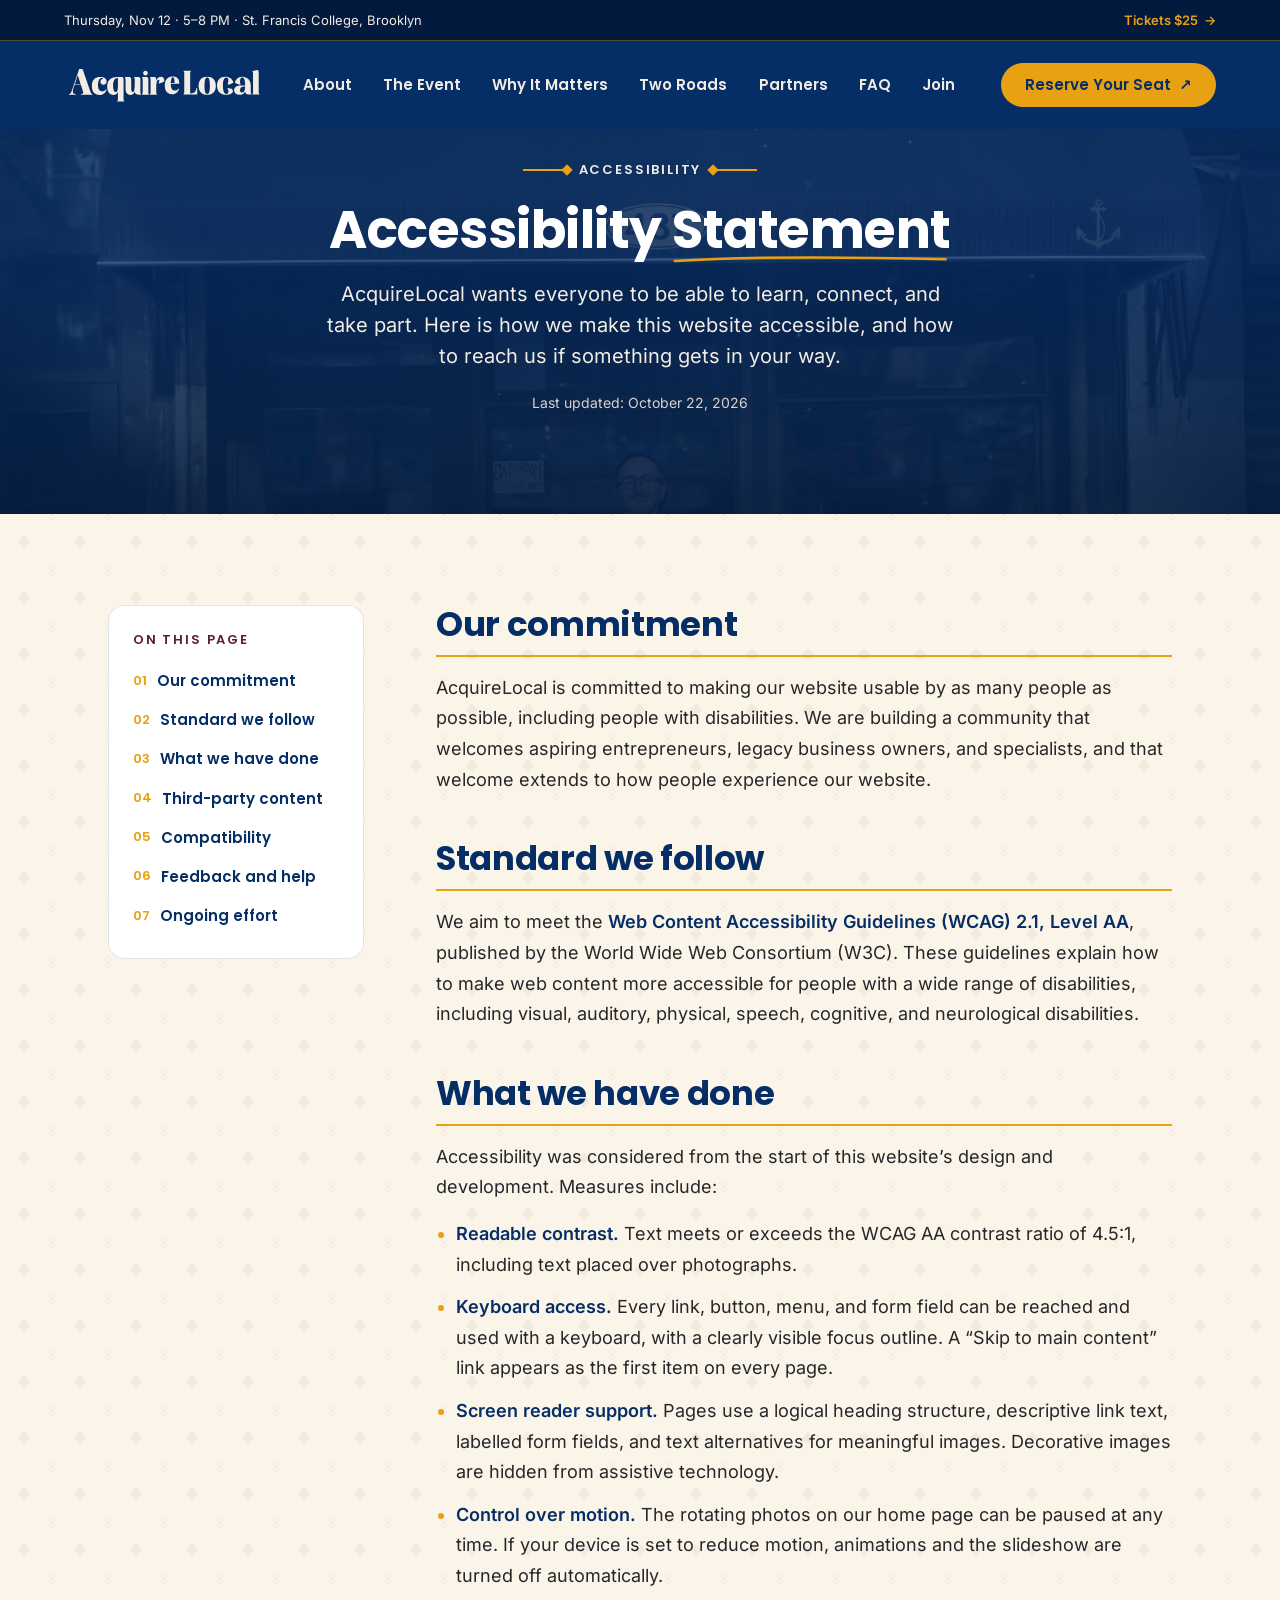
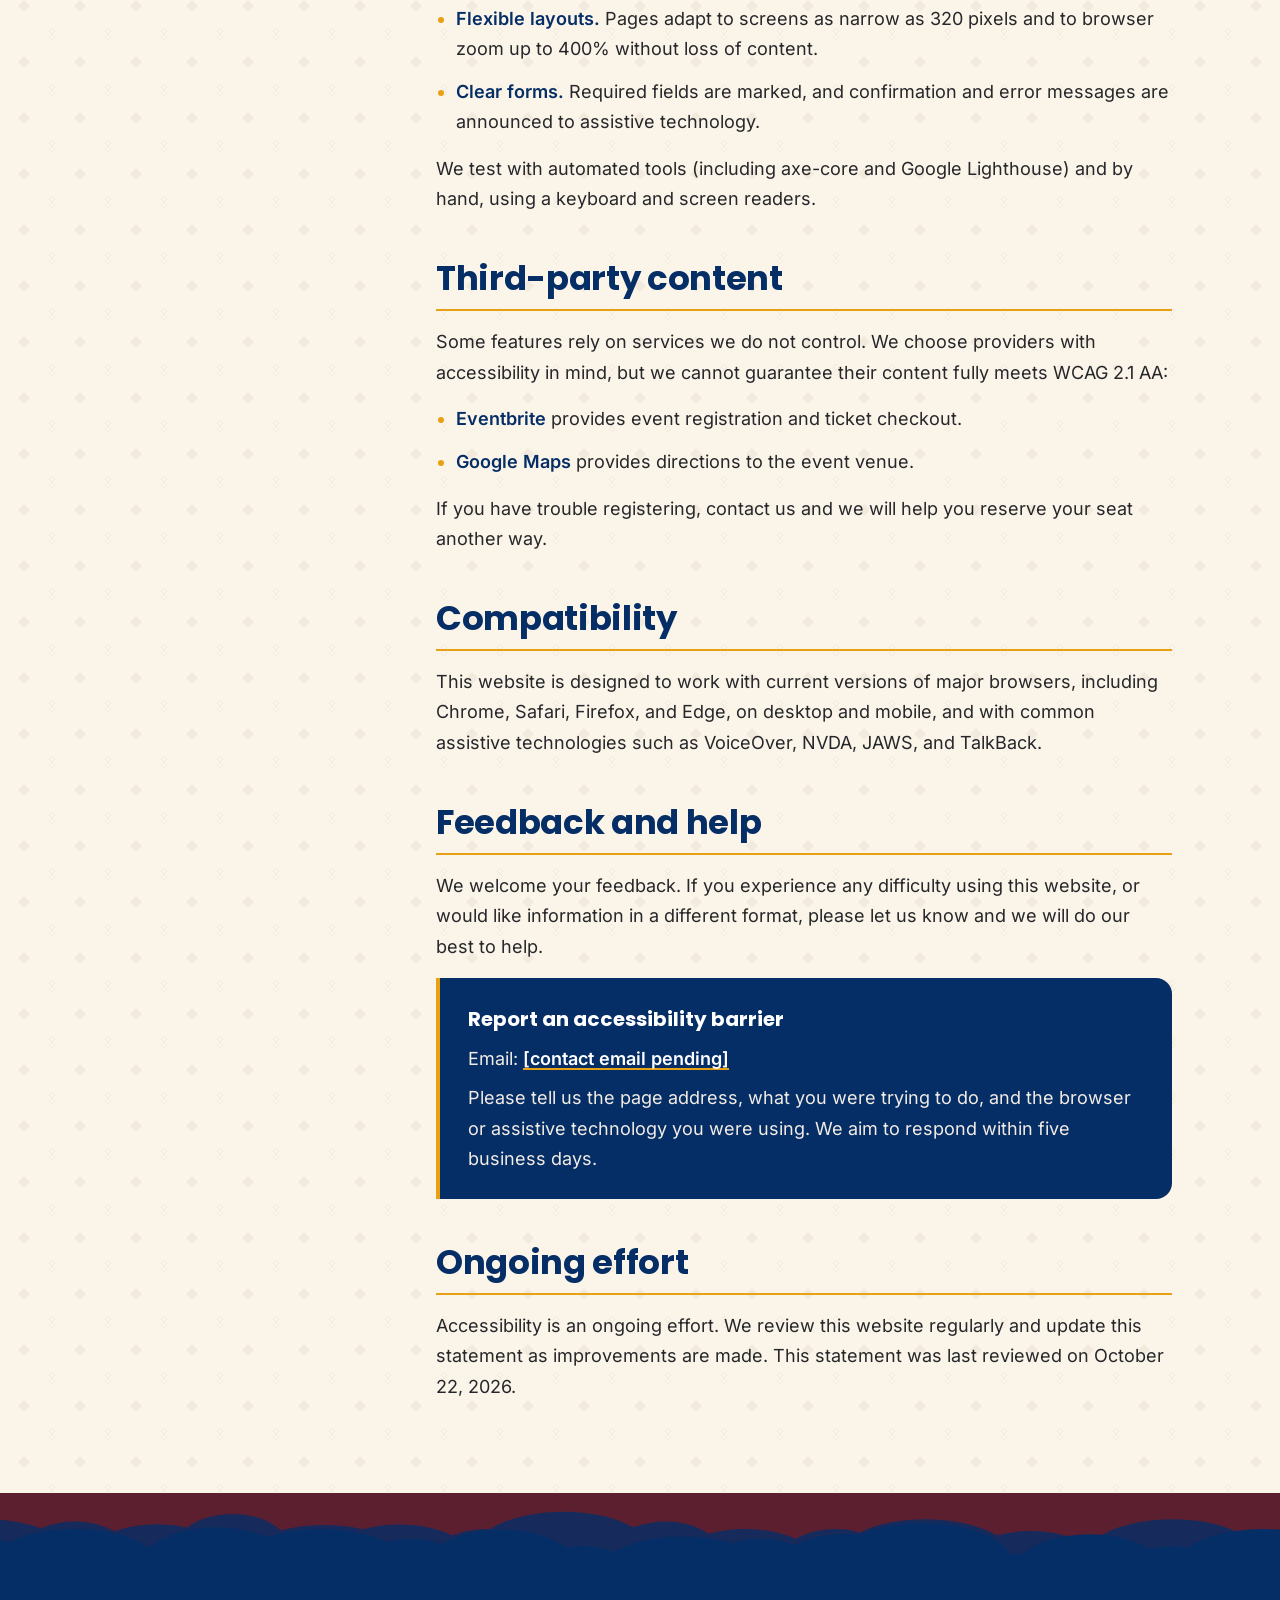
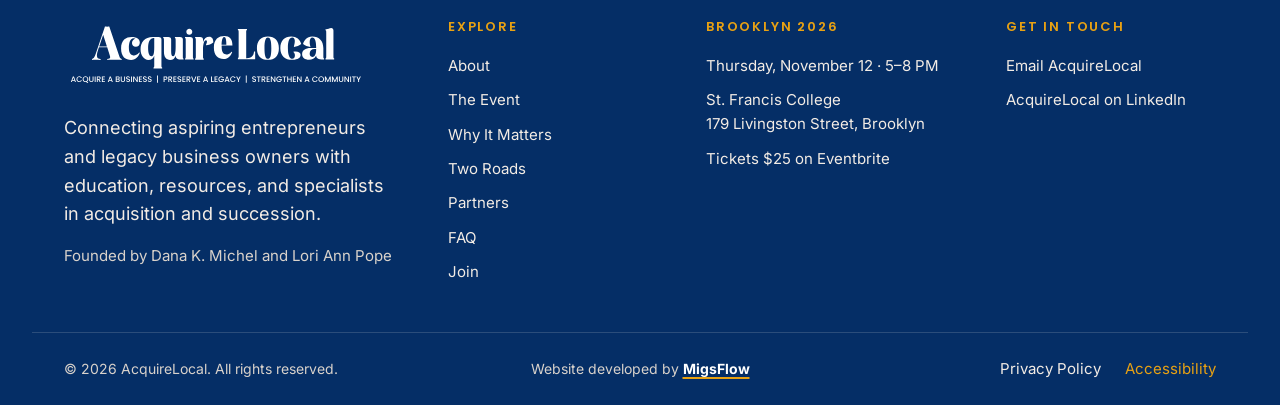
==== commit 8bad8cb0: "FAQ: legal-page nav/footer links, closed-answer contrast for checkers Co-Authored-By: Claude Opus 5." ====
--- a/html/accessibility.html
+++ b/html/accessibility.html
@@ -23,7 +23,7 @@
           <span class="topbar__full">Thursday, Nov 12 · 5–8 PM · St. Francis College, Brooklyn</span>
           <span class="topbar__short">Nov 12 · Brooklyn</span>
         </p>
-        <a class="topbar__link" data-eventbrite href="https://www.eventbrite.com/e/acquire-local-inaugural-event-tickets-2002596155008" target="_blank" rel="noopener">
+        <a class="topbar__link" data-eventbrite href="https://www.eventbrite.com/e/acquire-local-inaugural-event-tickets-2002596155008?aff=topbar" target="_blank" rel="noopener">
           Tickets $25 <span class="glyph" data-icon="→"></span><span class="visually-hidden"> (opens in a new tab)</span>
         </a>
       </div>
@@ -48,10 +48,11 @@
             <li><a class="nav__link" href="../index.html#why"><span class="nav__num"></span><span class="nav__label">Why It Matters</span><span class="nav__arrow"></span></a></li>
             <li><a class="nav__link" href="../index.html#two-roads"><span class="nav__num"></span><span class="nav__label">Two Roads</span><span class="nav__arrow"></span></a></li>
             <li><a class="nav__link" href="../index.html#partners"><span class="nav__num"></span><span class="nav__label">Partners</span><span class="nav__arrow"></span></a></li>
+            <li><a class="nav__link" href="#faq"><span class="nav__num"></span><span class="nav__label">FAQ</span><span class="nav__arrow"></span></a></li>
             <li><a class="nav__link" href="../index.html#join"><span class="nav__num"></span><span class="nav__label">Join</span><span class="nav__arrow"></span></a></li>
           </ul>
           <div class="nav__aside">
-          <a class="btn btn--gold nav__cta" data-eventbrite href="https://www.eventbrite.com/e/acquire-local-inaugural-event-tickets-2002596155008" target="_blank" rel="noopener">
+          <a class="btn btn--gold nav__cta" data-eventbrite href="https://www.eventbrite.com/e/acquire-local-inaugural-event-tickets-2002596155008?aff=nav" target="_blank" rel="noopener">
             Reserve Your Seat <span class="btn__arrow" data-icon="↗"></span><span class="visually-hidden"> (opens in a new tab)</span>
           </a>
 
@@ -203,6 +204,7 @@
           <li><a href="../index.html#why">Why It Matters</a></li>
           <li><a href="../index.html#two-roads">Two Roads</a></li>
           <li><a href="../index.html#partners">Partners</a></li>
+          <li><a href="#faq">FAQ</a></li>
           <li><a href="../index.html#join">Join</a></li>
         </ul>
       </div>
@@ -212,7 +214,7 @@
         <ul>
           <li>Thursday, November 12 · 5–8 PM</li>
           <li>St. Francis College<br>179 Livingston Street, Brooklyn</li>
-          <li><a data-eventbrite href="https://www.eventbrite.com/e/acquire-local-inaugural-event-tickets-2002596155008" target="_blank" rel="noopener">Tickets $25 on Eventbrite<span class="visually-hidden"> (opens in a new tab)</span></a></li>
+          <li><a data-eventbrite href="https://www.eventbrite.com/e/acquire-local-inaugural-event-tickets-2002596155008?aff=footer" target="_blank" rel="noopener">Tickets $25 on Eventbrite<span class="visually-hidden"> (opens in a new tab)</span></a></li>
         </ul>
       </div>
 
--- a/css/styles.css
+++ b/css/styles.css
@@ -14,7 +14,8 @@
 
 /* ---------- Event bar ---------- */
 .topbar {
-  background: var(--navy);
+  background: #021A3D;                                   /* deeper navy than the nav bar below */
+  border-bottom: 1px solid rgba(232, 161, 19, .35);      /* thin gold divider between the two bars */
   color: var(--ink-on-dark);
   font-size: .8125rem;
   overflow: hidden;
@@ -113,7 +114,26 @@
 .nav__toggle[aria-expanded="true"] .nav__toggle-bars::before { transform: translateY(6px) rotate(45deg); }
 .nav__toggle[aria-expanded="true"] .nav__toggle-bars::after  { transform: translateY(-6px) rotate(-45deg); }
 
-.site-header.is-scrolled .nav__toggle { color: var(--navy); border-color: rgba(5, 46, 102, .35); }
+/* Menu button
+   - Navy header (over the hero, or menu open): cream circle, wine lines
+   - Cream header (scrolled): wine circle, white lines */
+.nav__toggle,
+.site-header.menu-open .nav__toggle {
+  background: var(--cream);
+  border-color: var(--cream);
+  color: var(--wine);
+  box-shadow: 0 6px 16px -8px rgba(0, 0, 0, .5);
+}
+.nav__toggle:hover,
+.site-header.menu-open .nav__toggle:hover { background: #fff; border-color: #fff; }
+
+.site-header.is-scrolled:not(.menu-open) .nav__toggle {
+  background: var(--wine);
+  border-color: var(--wine);
+  color: #fff;
+  box-shadow: 0 6px 16px -8px rgba(40, 10, 20, .6);
+}
+.site-header.is-scrolled:not(.menu-open) .nav__toggle:hover { background: #4A1827; border-color: #4A1827; }
 
 /* ---------- Mobile / tablet panel ----------
    A dropdown under the header bar, only as tall as its content (scrolls if the
@@ -286,7 +306,6 @@
 .site-header.menu-open .nav { background: var(--navy); box-shadow: none; }
 .site-header.menu-open .nav__logo-img--light { display: block; }
 .site-header.menu-open .nav__logo-img--dark { display: none; }
-.site-header.menu-open .nav__toggle { color: var(--linen); border-color: rgba(243, 236, 229, .6); }
 body.menu-locked { overflow: hidden; }
 
 /* Tablet: give the panel a comfortable reading width */
@@ -2478,3 +2497,161 @@
   content: counter(impact, decimal-leading-zero);
   content: counter(impact, decimal-leading-zero) / "";
 }
+
+/* ==========================================================================
+   FAQ — navy section, pinned heading + photo collage, accordion (<details>)
+   ========================================================================== */
+.faq {
+  --wave-h: clamp(2.5rem, 1.5rem + 4vw, 5.5rem);
+  position: relative;
+  padding-block: calc(clamp(4rem, 3rem + 5vw, 7rem) + var(--wave-h) * .6) clamp(4.5rem, 3.5rem + 5vw, 7.5rem);
+  background: url("../images/brand/pattern-diamond.svg") center top / 56px 56px, var(--navy);
+  color: var(--ink-on-dark);
+}
+.faq::before {            /* cream wave flowing down from Partners */
+  content: "";
+  position: absolute;
+  left: 0; right: 0; top: -1px;
+  height: var(--wave-h);
+  background: url("../images/brand/divider-wave-cream.svg") no-repeat center top / 100% 100%;
+  pointer-events: none;
+}
+
+.faq__grid { display: grid; gap: 2.5rem; }
+@media (min-width: 64em) {
+  .faq__grid { grid-template-columns: minmax(0, .85fr) minmax(0, 1.15fr); gap: clamp(3rem, 1rem + 4vw, 5.5rem); align-items: start; }
+  .faq__aside { position: sticky; top: var(--sticky-top); }
+}
+
+.faq__aside { display: grid; gap: 1.25rem; align-content: start; }
+.faq__title { color: #fff; }
+.faq__intro { font-size: var(--fs-body-lg); line-height: 1.55; }
+.faq__more { font-size: var(--fs-body); }
+.faq__more a,
+.faq__a a {
+  font-weight: 600;
+  color: #fff;
+  text-decoration: underline;
+  text-decoration-color: var(--gold);
+  text-decoration-thickness: 2px;
+  text-underline-offset: 3px;
+}
+.faq__more a:hover,
+.faq__a a:hover { color: var(--gold); }
+
+/* Overlapping three-photo collage */
+.faq__collage {
+  position: relative;
+  aspect-ratio: 5 / 4;
+  margin: .75rem 0 .5rem;
+}
+.faq__photo {
+  position: absolute;
+  display: block;
+  overflow: hidden;
+  border: 5px solid var(--cream);
+  border-radius: 1.25rem;
+  box-shadow: 0 24px 40px -22px rgba(0, 0, 0, .7);
+}
+.faq__photo img { width: 100%; height: 100%; object-fit: cover; }
+.faq__photo--a { top: 0; left: 0; width: 62%; height: 62%; }
+.faq__photo--a img { object-position: 45% 40%; }        /* owners tending plants */
+.faq__photo--b { top: 12%; right: 0; width: 40%; height: 46%; }
+.faq__photo--b img { object-position: 30% 50%; }        /* pastries in the window */
+.faq__photo--c { bottom: 0; left: 26%; width: 50%; height: 44%; z-index: 1; }
+.faq__photo--c img { object-position: 88% 40%; }        /* shopper at the door, far right */
+
+/* Accordion */
+.faq__list { display: grid; gap: .75rem; }
+.faq__item {
+  border: 1px solid rgba(243, 236, 229, .18);
+  border-radius: 1rem;
+  background: rgba(243, 236, 229, .05);
+  transition: background-color .3s var(--ease), border-color .3s var(--ease);
+}
+.faq__item[open] { background: var(--cream); border-color: var(--cream); }
+
+.faq__q {
+  display: flex;
+  align-items: center;
+  justify-content: space-between;
+  gap: 1rem;
+  min-height: 3.5rem;
+  padding: 1.1rem 1.25rem 1.1rem 1.5rem;
+  font-family: var(--font-head);
+  font-weight: 600;
+  font-size: 1.0625rem;
+  line-height: 1.35;
+  color: #fff;
+  cursor: pointer;
+  list-style: none;
+}
+.faq__q::-webkit-details-marker { display: none; }
+.faq__q:hover .faq__q-text { color: var(--gold); }
+.faq__item[open] .faq__q,
+.faq__item[open] .faq__q:hover .faq__q-text { color: var(--navy); }
+.faq__q:focus-visible { outline-offset: -3px; border-radius: 1rem; }
+
+/* + / − in a gold circle */
+.faq__icon {
+  position: relative;
+  flex-shrink: 0;
+  width: 2.25rem;
+  height: 2.25rem;
+  border-radius: 50%;
+  background: var(--gold);
+}
+.faq__icon::before,
+.faq__icon::after {
+  content: "";
+  position: absolute;
+  top: 50%; left: 50%;
+  width: .875rem;
+  height: 2px;
+  border-radius: 2px;
+  background: var(--navy);
+  transform: translate(-50%, -50%);
+  transition: transform .3s var(--ease);
+}
+.faq__icon::after { transform: translate(-50%, -50%) rotate(90deg); }
+.faq__item[open] .faq__icon::after { transform: translate(-50%, -50%) rotate(0deg); }
+
+.faq__a {
+  display: grid;
+  gap: .9rem;
+  padding: 0 1.5rem 1.5rem;
+  color: var(--ink);
+  font-size: 1rem;
+  line-height: 1.65;
+}
+.faq__item[open] .faq__a a { color: var(--navy); }
+.faq__item[open] .faq__a a:hover { color: var(--wine); }
+.faq__a strong { font-weight: 600; color: var(--navy); }
+
+/* Smooth open/close where supported (Chrome/Edge); others open instantly */
+@supports (interpolate-size: allow-keywords) {
+  .faq__item { interpolate-size: allow-keywords; }
+  .faq__item::details-content {
+    block-size: 0;
+    overflow: hidden;
+    transition: block-size .35s var(--ease), content-visibility .35s allow-discrete;
+  }
+  .faq__item[open]::details-content { block-size: auto; }
+}
+
+/* Final CTA now follows the navy FAQ: give it its own top space + navy wave */
+.final-cta {
+  position: relative;
+  padding-top: calc(clamp(3.5rem, 2.5rem + 4vw, 6rem) + clamp(2.5rem, 1.5rem + 4vw, 5.5rem) * .6);
+}
+.final-cta::before {
+  content: "";
+  position: absolute;
+  left: 0; right: 0; top: -1px;
+  height: clamp(2.5rem, 1.5rem + 4vw, 5.5rem);
+  background: url("../images/brand/divider-wave-navy.svg") no-repeat center top / 100% 100%;
+  pointer-events: none;
+}
+/* Answers inside closed questions sit on navy (never visible, but checkers read them) */
+.faq__item:not([open]) .faq__a,
+.faq__item:not([open]) .faq__a strong { color: var(--ink-on-dark); }
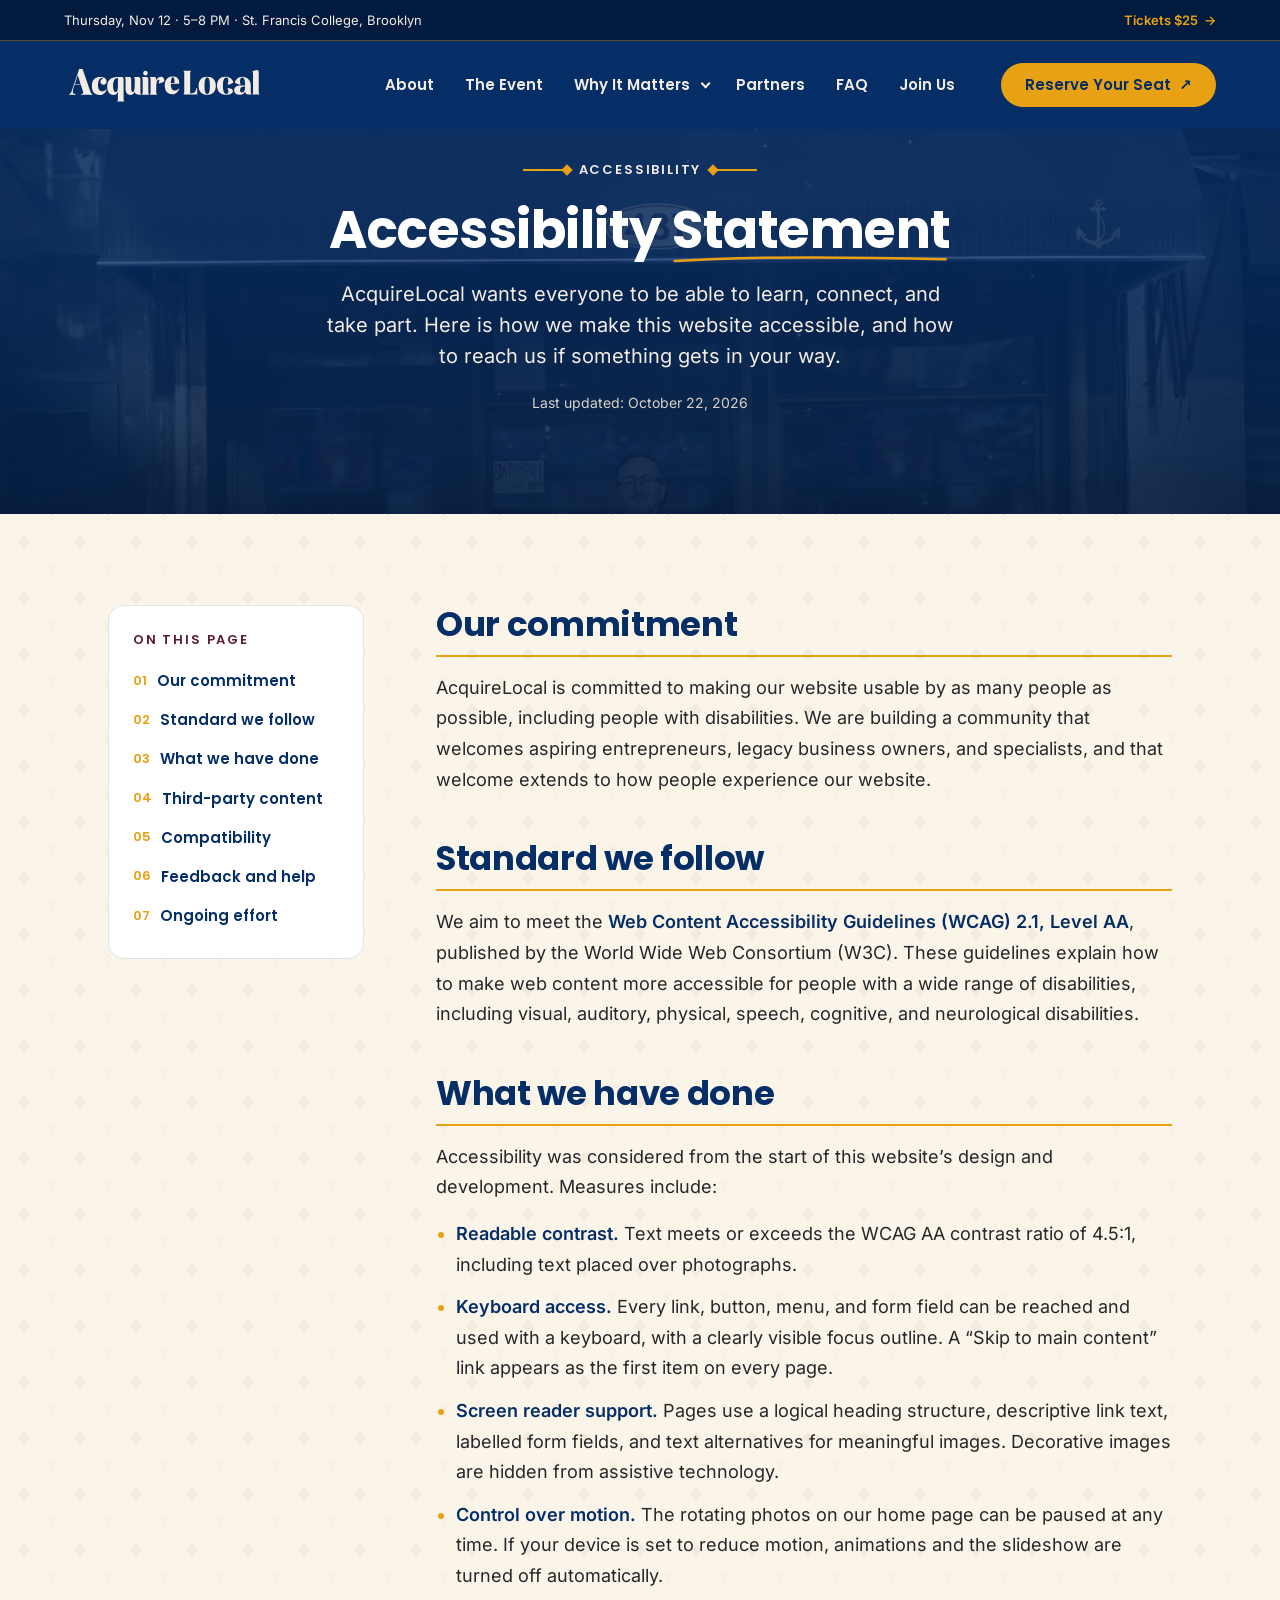
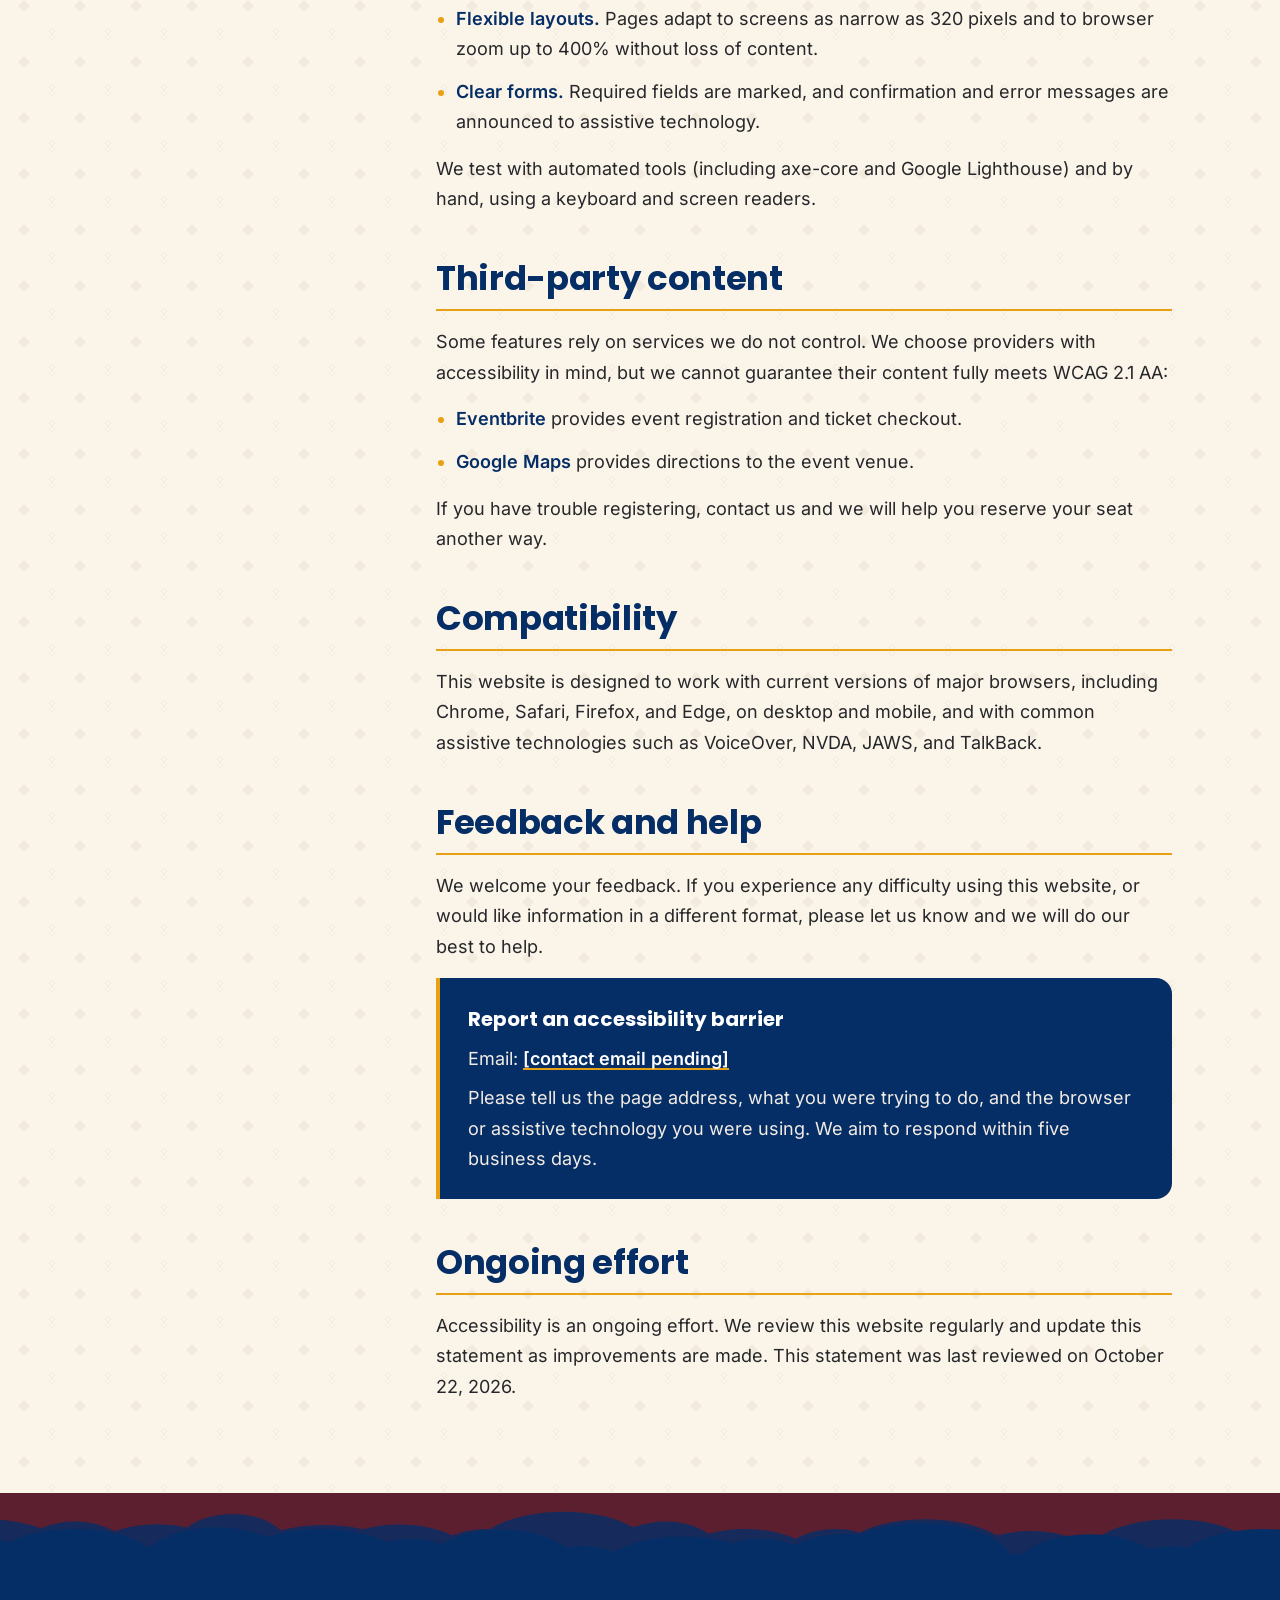
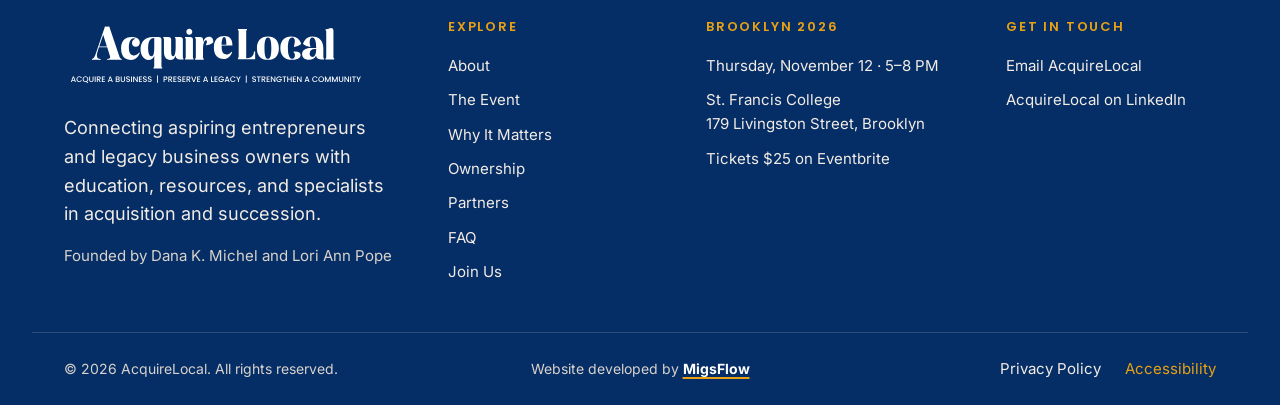
==== commit 7416b206: "Ownership submenu, hero photos below header, smooth FAQ accordion - "Two Roads" renamed "Ownership" " ====
--- a/html/accessibility.html
+++ b/html/accessibility.html
@@ -45,11 +45,18 @@
           <ul class="nav__list">
             <li><a class="nav__link" href="../index.html#about"><span class="nav__num"></span><span class="nav__label">About</span><span class="nav__arrow"></span></a></li>
             <li><a class="nav__link" href="../index.html#event"><span class="nav__num"></span><span class="nav__label">The Event</span><span class="nav__arrow"></span></a></li>
-            <li><a class="nav__link" href="../index.html#why"><span class="nav__num"></span><span class="nav__label">Why It Matters</span><span class="nav__arrow"></span></a></li>
-            <li><a class="nav__link" href="../index.html#two-roads"><span class="nav__num"></span><span class="nav__label">Two Roads</span><span class="nav__arrow"></span></a></li>
+            <li class="nav__item--has-sub">
+              <div class="nav__parent">
+                <a class="nav__link" href="../index.html#why"><span class="nav__num"></span><span class="nav__label">Why It Matters</span><span class="nav__arrow"></span></a>
+                <button class="nav__subtoggle" type="button" aria-expanded="false" aria-controls="nav-sub-why"><span class="visually-hidden">Why It Matters submenu</span></button>
+              </div>
+              <ul class="nav__sub" id="nav-sub-why">
+                <li><a class="nav__link nav__link--sub" href="../index.html#ownership"><span class="nav__label">Ownership</span><span class="nav__arrow"></span></a></li>
+              </ul>
+            </li>
             <li><a class="nav__link" href="../index.html#partners"><span class="nav__num"></span><span class="nav__label">Partners</span><span class="nav__arrow"></span></a></li>
-            <li><a class="nav__link" href="#faq"><span class="nav__num"></span><span class="nav__label">FAQ</span><span class="nav__arrow"></span></a></li>
-            <li><a class="nav__link" href="../index.html#join"><span class="nav__num"></span><span class="nav__label">Join</span><span class="nav__arrow"></span></a></li>
+            <li><a class="nav__link" href="../index.html#faq"><span class="nav__num"></span><span class="nav__label">FAQ</span><span class="nav__arrow"></span></a></li>
+            <li><a class="nav__link" href="../index.html#join"><span class="nav__num"></span><span class="nav__label">Join Us</span><span class="nav__arrow"></span></a></li>
           </ul>
           <div class="nav__aside">
           <a class="btn btn--gold nav__cta" data-eventbrite href="https://www.eventbrite.com/e/acquire-local-inaugural-event-tickets-2002596155008?aff=nav" target="_blank" rel="noopener">
@@ -202,10 +209,10 @@
           <li><a href="../index.html#about">About</a></li>
           <li><a href="../index.html#event">The Event</a></li>
           <li><a href="../index.html#why">Why It Matters</a></li>
-          <li><a href="../index.html#two-roads">Two Roads</a></li>
+          <li><a href="../index.html#ownership">Ownership</a></li>
           <li><a href="../index.html#partners">Partners</a></li>
-          <li><a href="#faq">FAQ</a></li>
-          <li><a href="../index.html#join">Join</a></li>
+          <li><a href="../index.html#faq">FAQ</a></li>
+          <li><a href="../index.html#join">Join Us</a></li>
         </ul>
       </div>
 
--- a/css/styles.css
+++ b/css/styles.css
@@ -407,7 +407,7 @@
 
 /* ---------- Slides ---------- */
 .hero__slides,
-.hero__overlay { position: absolute; inset: 0; z-index: -1; }
+.hero__overlay { position: absolute; inset: var(--header-h) 0 0; z-index: -1; }   /* photos start below the solid header, so heads aren't hidden behind it */
 
 .hero__slide {
   position: absolute;
@@ -445,10 +445,10 @@
   to   { transform: scale(1); }
 }
 /* Per-photo focal points (keep faces in frame on narrow screens) */
-.hero__slide:nth-child(1) img { object-position: 45% 25%; }   /* couple at the produce stand */
-.hero__slide:nth-child(2) img { object-position: 60% 30%; }   /* owner with tablet, right of centre */
-.hero__slide:nth-child(3) img { object-position: 57% 25%; }   /* young couple outside their shop */
-.hero__slide:nth-child(4) img { object-position: 65% 30%; }   /* owner at the counter, right side */
+.hero__slide:nth-child(1) img { object-position: 45% 6%; }   /* couple at the produce stand */
+.hero__slide:nth-child(2) img { object-position: 60% 12%; }   /* owner with tablet, right of centre */
+.hero__slide:nth-child(3) img { object-position: 57% 0%; }   /* young couple outside their shop */
+.hero__slide:nth-child(4) img { object-position: 65% 10%; }   /* owner at the counter, right side */
 
 /* Per-photo tone: the brightest photos are dimmed a little so the wash can stay
    light. Values were checked so all hero text keeps 4.5:1 contrast on every photo. */
@@ -2482,7 +2482,7 @@
 
 /* Generated (screen-reader-silent) nav numbers + arrows, impact numbers */
 .nav__list { counter-reset: navnum; }
-.nav__list li { counter-increment: navnum; }
+.nav__list > li { counter-increment: navnum; }
 .nav__num::before {
   content: counter(navnum, decimal-leading-zero);
   content: counter(navnum, decimal-leading-zero) / "";
@@ -2526,7 +2526,14 @@
 .faq__aside { display: grid; gap: 1.25rem; align-content: start; }
 .faq__title { color: #fff; }
 .faq__intro { font-size: var(--fs-body-lg); line-height: 1.55; }
-.faq__more { font-size: var(--fs-body); }
+.faq__more {
+  max-width: 32rem;
+  margin: clamp(2.5rem, 2rem + 2vw, 3.5rem) auto 0;
+  padding-top: 1.75rem;
+  border-top: 1px solid rgba(243, 236, 229, .18);
+  font-size: var(--fs-body);
+  text-align: center;
+}
 .faq__more a,
 .faq__a a {
   font-weight: 600;
@@ -2628,16 +2635,11 @@
 .faq__item[open] .faq__a a:hover { color: var(--wine); }
 .faq__a strong { font-weight: 600; color: var(--navy); }
 
-/* Smooth open/close where supported (Chrome/Edge); others open instantly */
-@supports (interpolate-size: allow-keywords) {
-  .faq__item { interpolate-size: allow-keywords; }
-  .faq__item::details-content {
-    block-size: 0;
-    overflow: hidden;
-    transition: block-size .35s var(--ease), content-visibility .35s allow-discrete;
-  }
-  .faq__item[open]::details-content { block-size: auto; }
-}
+/* Open/close is animated in javascript/faq.js (all browsers).
+   overflow:hidden lets the item's height animate without content spilling. */
+.faq__item { overflow: hidden; }
+.faq__a { transition: opacity .3s var(--ease); }
+.faq__item.is-closing .faq__a { opacity: 0; }
 
 /* Final CTA now follows the navy FAQ: give it its own top space + navy wave */
 .final-cta {
@@ -2655,3 +2657,102 @@
 /* Answers inside closed questions sit on navy (never visible, but checkers read them) */
 .faq__item:not([open]) .faq__a,
 .faq__item:not([open]) .faq__a strong { color: var(--ink-on-dark); }
+
+/* Header height (event bar + nav bar) — hero photos start below it */
+:root { --header-h: 7.0625rem; }
+@media (min-width: 75em) { :root { --header-h: 8.0625rem; } }
+
+/* ==========================================================================
+   Nav submenu — "Ownership" under "Why It Matters"
+   Phone/tablet panel: always shown, indented under its parent.
+   Desktop: dropdown on hover, keyboard focus, or the chevron button.
+   ========================================================================== */
+.nav__parent { display: flex; align-items: center; }
+.nav__parent .nav__link { flex: 1; }
+.nav__subtoggle { display: none; }
+
+.nav__sub { margin: 0; padding: 0 0 .5rem; list-style: none; }
+.nav__link--sub {
+  padding: .55rem 0 .55rem 2.5rem;
+  font-size: 1.0625rem;
+  color: var(--ink-on-dark-muted);
+}
+.nav__link--sub .nav__label::before {
+  content: "↳ ";
+  content: "↳ " / "";
+  color: var(--gold);
+}
+/* Parent stays highlighted while you're in its sub-section */
+.nav__item--has-sub:has(.nav__link--sub[aria-current]) > .nav__parent .nav__label { color: var(--gold); }
+
+@media (min-width: 75em) {
+  .nav__item--has-sub { position: relative; }
+  .nav__parent .nav__link { padding-right: .25rem; }
+  .nav__subtoggle {
+    display: grid;
+    place-items: center;
+    width: 1.5rem;
+    height: 1.5rem;
+    padding: 0;
+    border: 0;
+    border-radius: .375rem;
+    background: transparent;
+    color: inherit;
+  }
+  .nav__subtoggle::before {               /* chevron */
+    content: "";
+    width: .45rem;
+    height: .45rem;
+    margin-top: -.2rem;
+    border: solid currentColor;
+    border-width: 0 2px 2px 0;
+    transform: rotate(45deg);
+    transition: transform .2s var(--ease);
+  }
+  .nav__subtoggle[aria-expanded="true"]::before { transform: rotate(-135deg); margin-top: .2rem; }
+  .nav__parent { color: var(--linen); }
+  .site-header.is-scrolled .nav__parent { color: var(--navy); }
+
+  .nav__sub {
+    position: absolute;
+    top: 100%;
+    left: 0;
+    min-width: 13rem;
+    padding: .5rem;
+    border-radius: .875rem;
+    background: var(--cream);
+    box-shadow: 0 18px 40px -16px rgba(5, 46, 102, .45);
+    opacity: 0;
+    visibility: hidden;
+    transform: translateY(6px);
+    transition: opacity .2s var(--ease), transform .2s var(--ease), visibility 0s linear .2s;
+  }
+  .nav__item--has-sub:hover .nav__sub,
+  .nav__item--has-sub:focus-within .nav__sub,
+  .nav__item--has-sub.is-open .nav__sub {
+    opacity: 1;
+    visibility: visible;
+    transform: none;
+    transition: opacity .2s var(--ease), transform .2s var(--ease), visibility 0s;
+  }
+  .nav__sub::before {                     /* hover bridge between link and dropdown */
+    content: "";
+    position: absolute;
+    left: 0; right: 0; top: -.75rem;
+    height: .75rem;
+  }
+  .nav__link--sub,
+  .site-header.is-scrolled .nav__link--sub {
+    display: block;
+    padding: .65rem .9rem;
+    border-radius: .5rem;
+    font-size: .9375rem;
+    color: var(--navy);
+  }
+  .nav__link--sub .nav__label::before { content: none; }
+  .nav__link--sub::after { display: none; }
+  .nav__link--sub:hover,
+  .nav__link--sub[aria-current] { background: rgba(232, 161, 19, .18); color: var(--wine) !important; }
+  .nav__item--has-sub:has(.nav__link--sub[aria-current]) > .nav__parent .nav__link::after { transform: scaleX(1); }
+  .nav__item--has-sub:has(.nav__link--sub[aria-current]) > .nav__parent .nav__label { color: inherit; }
+}
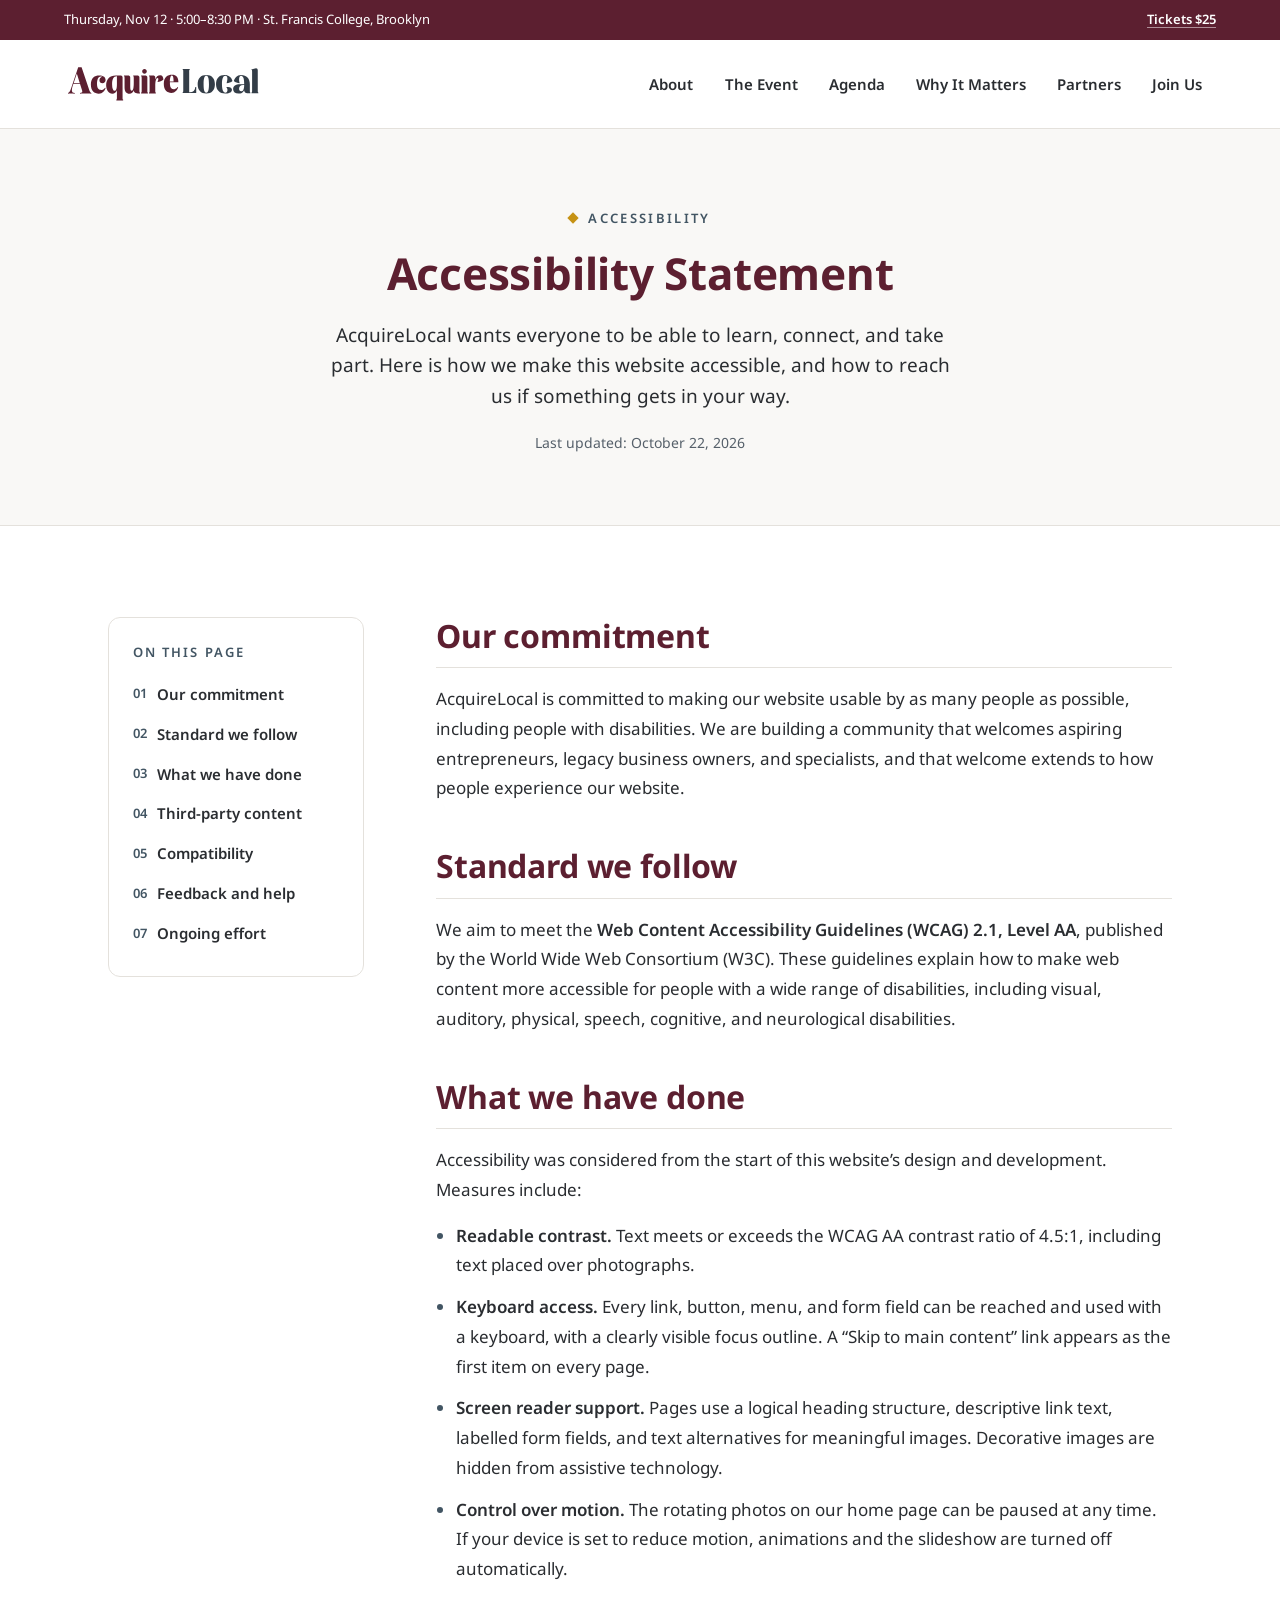
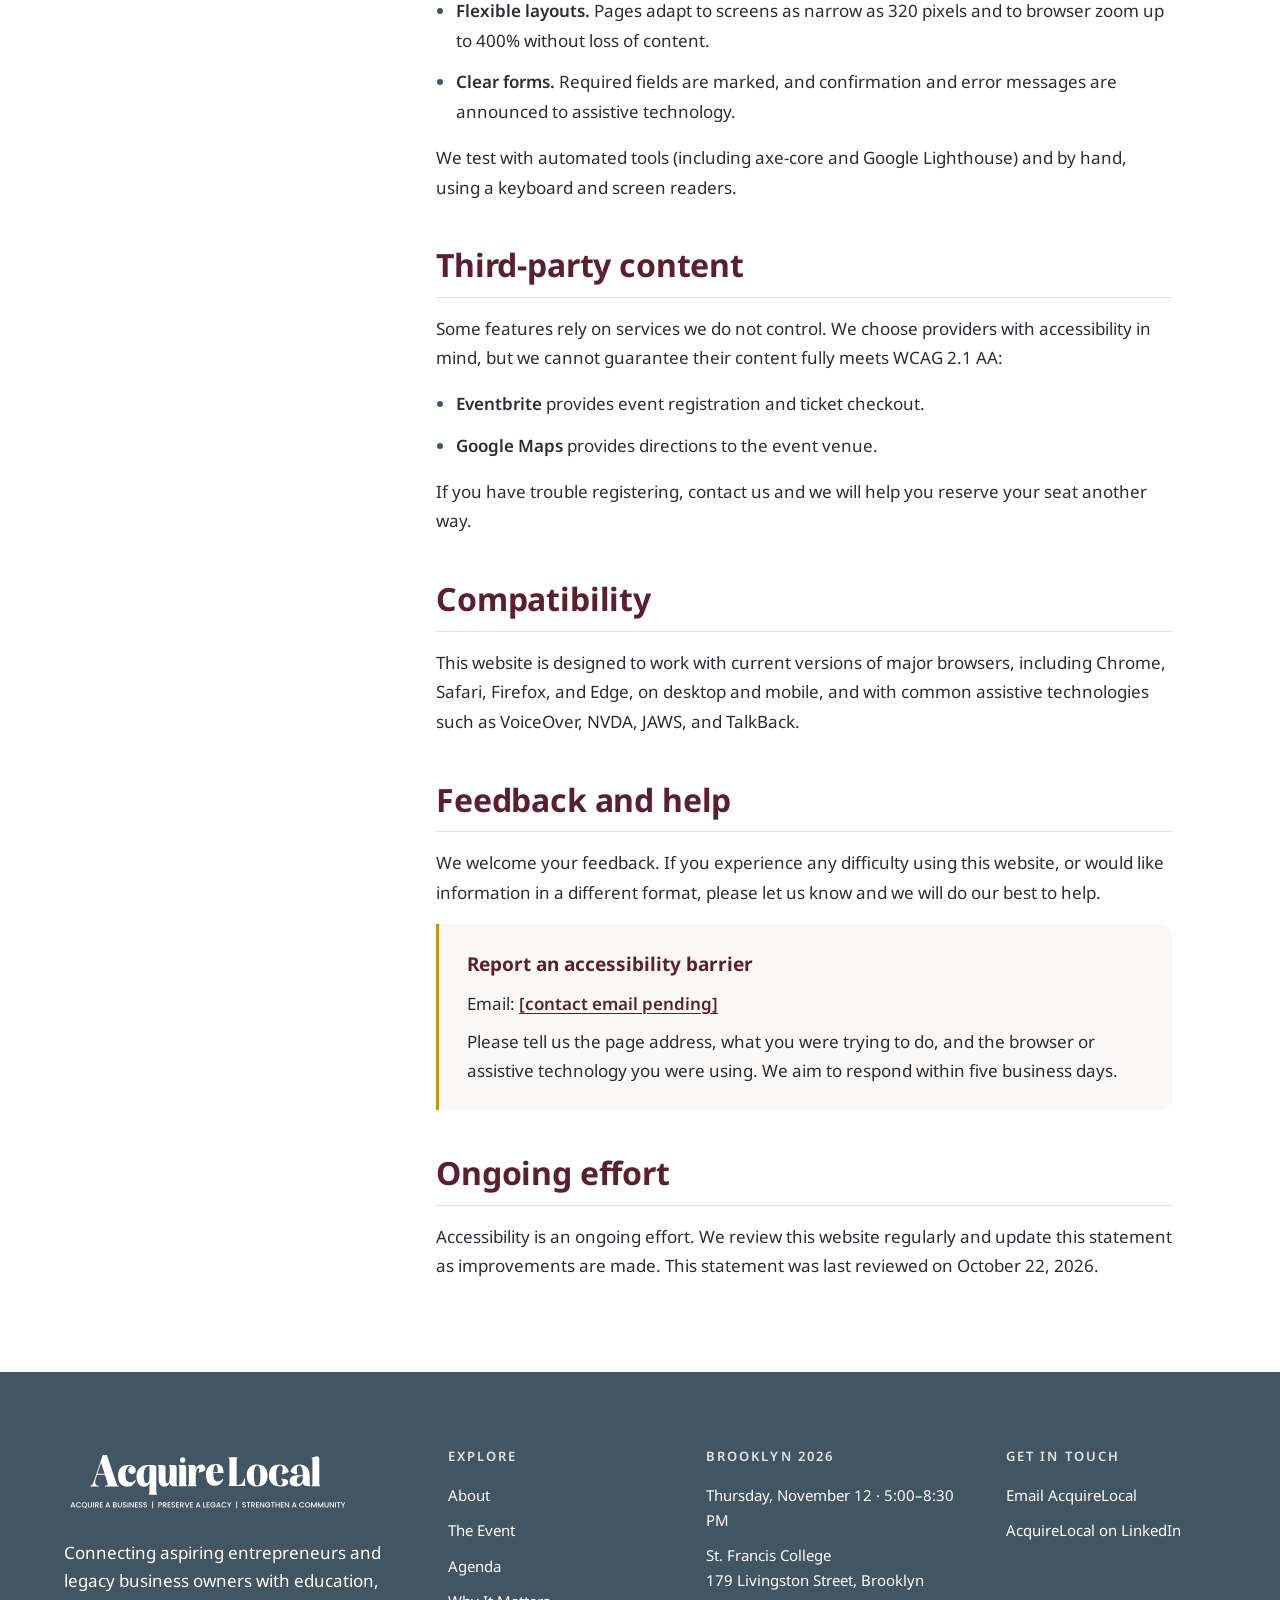
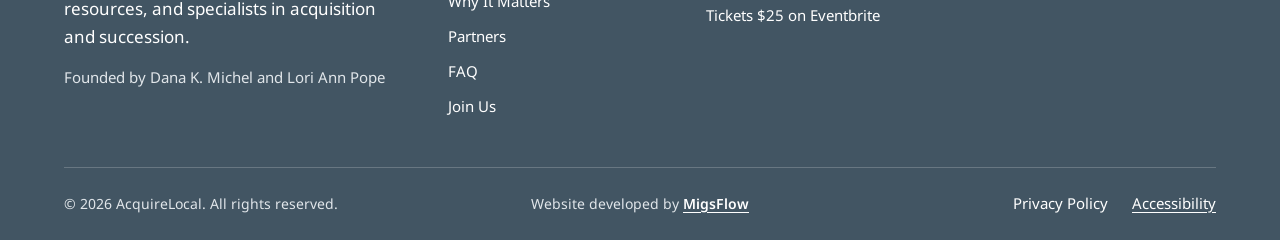
==== commit 527f08b5: "Redesign to the client's Partnership Deck and apply her content notes Look and feel: burgundy primar" ====
--- a/html/accessibility.html
+++ b/html/accessibility.html
@@ -4,10 +4,20 @@
   <meta charset="UTF-8">
   <meta name="viewport" content="width=device-width, initial-scale=1">
   <title>Accessibility Statement | AcquireLocal</title>
-  <meta name="description" content="AcquireLocal wants everyone to be able to learn, connect, and take part. Here is how we make this website accessible, and how to reach us if something">
-  <meta name="theme-color" content="#052E66">
-  <link rel="preload" href="../fonts/web/poppins-bold.woff2" as="font" type="font/woff2" crossorigin>
-  <link rel="preload" href="../fonts/web/inter-variable.woff2" as="font" type="font/woff2" crossorigin>
+  <meta name="description" content="How AcquireLocal makes this website accessible to everyone, and how to tell us if something gets in your way.">
+  <meta name="theme-color" content="#5C1F30">
+  <link rel="canonical" href="https://mfebres0919.github.io/AcquireLocal/html/accessibility.html">
+  <meta property="og:type" content="website">
+  <meta property="og:site_name" content="AcquireLocal">
+  <meta property="og:title" content="Accessibility Statement | AcquireLocal">
+  <meta property="og:description" content="How AcquireLocal makes this website accessible to everyone, and how to tell us if something gets in your way.">
+  <meta property="og:url" content="https://mfebres0919.github.io/AcquireLocal/html/accessibility.html">
+  <meta property="og:image" content="https://mfebres0919.github.io/AcquireLocal/images/og-image.jpg">
+  <meta property="og:image:width" content="1200">
+  <meta property="og:image:height" content="630">
+  <meta name="twitter:card" content="summary_large_image">
+  <link rel="preload" href="../fonts/web/noto-sans-700-normal.woff2" as="font" type="font/woff2" crossorigin>
+  <link rel="preload" href="../fonts/web/noto-sans-400-normal.woff2" as="font" type="font/woff2" crossorigin>
   <link rel="stylesheet" href="../css/vendor/lenis.css">
   <link rel="stylesheet" href="../css/global.css">
   <link rel="stylesheet" href="../css/styles.css">
@@ -20,20 +30,19 @@
     <div class="topbar">
       <div class="container topbar__inner">
         <p class="topbar__event">
-          <span class="topbar__full">Thursday, Nov 12 · 5–8 PM · St. Francis College, Brooklyn</span>
+          <span class="topbar__full">Thursday, Nov 12 · 5:00–8:30 PM · St. Francis College, Brooklyn</span>
           <span class="topbar__short">Nov 12 · Brooklyn</span>
         </p>
         <a class="topbar__link" data-eventbrite href="https://www.eventbrite.com/e/acquire-local-inaugural-event-tickets-2002596155008?aff=topbar" target="_blank" rel="noopener">
-          Tickets $25 <span class="glyph" data-icon="→"></span><span class="visually-hidden"> (opens in a new tab)</span>
+          Tickets $25<span class="visually-hidden"> (opens in a new tab)</span>
         </a>
       </div>
     </div>
 
     <div class="nav">
       <div class="container nav__inner">
-        <a class="nav__logo" href="../index.html" aria-label="AcquireLocal home">
-          <img class="nav__logo-img nav__logo-img--light" src="../images/brand/wordmark-light.svg" alt="" width="463" height="102">
-          <img class="nav__logo-img nav__logo-img--dark" src="../images/brand/wordmark.svg" alt="" width="463" height="100">
+        <a class="nav__logo" href="../index.html">
+          <img class="nav__logo-img" src="../images/brand/wordmark.svg" alt="AcquireLocal home" width="463" height="100">
         </a>
 
         <button class="nav__toggle" type="button" aria-expanded="false" aria-controls="nav-menu">
@@ -43,25 +52,14 @@
 
         <nav class="nav__menu" id="nav-menu" aria-label="Main" data-lenis-prevent>
           <ul class="nav__list">
-            <li><a class="nav__link" href="../index.html#about"><span class="nav__num"></span><span class="nav__label">About</span><span class="nav__arrow"></span></a></li>
-            <li><a class="nav__link" href="../index.html#event"><span class="nav__num"></span><span class="nav__label">The Event</span><span class="nav__arrow"></span></a></li>
-            <li class="nav__item--has-sub">
-              <div class="nav__parent">
-                <a class="nav__link" href="../index.html#why"><span class="nav__num"></span><span class="nav__label">Why It Matters</span><span class="nav__arrow"></span></a>
-                <button class="nav__subtoggle" type="button" aria-expanded="false" aria-controls="nav-sub-why"><span class="visually-hidden">Why It Matters submenu</span></button>
-              </div>
-              <ul class="nav__sub" id="nav-sub-why">
-                <li><a class="nav__link nav__link--sub" href="../index.html#ownership"><span class="nav__label">Ownership</span><span class="nav__arrow"></span></a></li>
-              </ul>
-            </li>
-            <li><a class="nav__link" href="../index.html#partners"><span class="nav__num"></span><span class="nav__label">Partners</span><span class="nav__arrow"></span></a></li>
-            <li><a class="nav__link" href="../index.html#faq"><span class="nav__num"></span><span class="nav__label">FAQ</span><span class="nav__arrow"></span></a></li>
-            <li><a class="nav__link" href="../index.html#join"><span class="nav__num"></span><span class="nav__label">Join Us</span><span class="nav__arrow"></span></a></li>
+            <li><a class="nav__link" href="../index.html#about"><span class="nav__label">About</span></a></li>
+            <li><a class="nav__link" href="../index.html#event"><span class="nav__label">The Event</span></a></li>
+            <li><a class="nav__link" href="../index.html#agenda"><span class="nav__label">Agenda</span></a></li>
+            <li><a class="nav__link" href="../index.html#why"><span class="nav__label">Why It Matters</span></a></li>
+            <li><a class="nav__link" href="../index.html#partners"><span class="nav__label">Partners</span></a></li>
+            <li><a class="nav__link" href="../index.html#join"><span class="nav__label">Join Us</span></a></li>
           </ul>
           <div class="nav__aside">
-          <a class="btn btn--gold nav__cta" data-eventbrite href="https://www.eventbrite.com/e/acquire-local-inaugural-event-tickets-2002596155008?aff=nav" target="_blank" rel="noopener">
-            Reserve Your Seat <span class="btn__arrow" data-icon="↗"></span><span class="visually-hidden"> (opens in a new tab)</span>
-          </a>
 
           <!-- Phone menu only: event + contact details -->
           <div class="nav__contact">
@@ -70,7 +68,7 @@
               <ul class="nav__contact-list">
                 <li>
                   <svg class="nav__icon" viewBox="0 0 24 24" aria-hidden="true"><rect x="3" y="5" width="18" height="16" rx="2"/><path d="M3 10h18M8 3v4M16 3v4"/></svg>
-                  <span>Thursday, Nov 12 · 5:00–8:00 PM</span>
+                  <span>Thursday, Nov 12 · 5:00–8:30 PM</span>
                 </li>
                 <li>
                   <svg class="nav__icon" viewBox="0 0 24 24" aria-hidden="true"><path d="M12 21s-7-6.2-7-11.5A7 7 0 0 1 19 9.5C19 14.8 12 21 12 21z"/><circle cx="12" cy="9.5" r="2.5"/></svg>
@@ -103,17 +101,11 @@
   <main id="main" tabindex="-1">
 
     <section class="legal-hero legal-hero--accessibility" aria-labelledby="legal-title">
-      <picture class="legal-hero__bg">
-        <source type="image/webp" srcset="../images/pages/accessibility-960.webp 960w, ../images/pages/accessibility-1920.webp 1920w" sizes="100vw">
-        <img src="../images/pages/accessibility-1920.jpg" srcset="../images/pages/accessibility-960.jpg 960w, ../images/pages/accessibility-1920.jpg 1920w" sizes="100vw" alt="" fetchpriority="high">
-      </picture>
       <div class="container legal-hero__inner">
-        <p class="eyebrow eyebrow--light">
-          <span class="eyebrow__rule"></span>
+        <p class="eyebrow">
           Accessibility
-          <span class="eyebrow__rule eyebrow__rule--end"></span>
         </p>
-        <h1 class="legal-hero__title" id="legal-title" data-marks>Accessibility <span class="mark-keep"><span class="mark">Statement<svg class="mark__line" viewBox="0 0 200 12" preserveAspectRatio="none" role="presentation" focusable="false"><path pathLength="1" d="M3 8.5C48 4 104 3.2 197 6.5"/></svg></span></span></h1>
+        <h1 class="legal-hero__title" id="legal-title">Accessibility Statement</h1>
         <p class="legal-hero__intro">AcquireLocal wants everyone to be able to learn, connect, and take part. Here is how we make this website accessible, and how to reach us if something gets in your way.</p>
         <p class="legal-hero__meta">Last updated: <time datetime="2026-10-22">October 22, 2026</time></p>
       </div>
@@ -208,10 +200,10 @@
         <ul>
           <li><a href="../index.html#about">About</a></li>
           <li><a href="../index.html#event">The Event</a></li>
+          <li><a href="../index.html#agenda">Agenda</a></li>
           <li><a href="../index.html#why">Why It Matters</a></li>
-          <li><a href="../index.html#ownership">Ownership</a></li>
           <li><a href="../index.html#partners">Partners</a></li>
-          <li><a href="../index.html#faq">FAQ</a></li>
+          <li><a href="faq.html">FAQ</a></li>
           <li><a href="../index.html#join">Join Us</a></li>
         </ul>
       </div>
@@ -219,7 +211,7 @@
       <div class="footer__col">
         <p class="footer__title">Brooklyn 2026</p>
         <ul>
-          <li>Thursday, November 12 · 5–8 PM</li>
+          <li>Thursday, November 12 · 5:00–8:30 PM</li>
           <li>St. Francis College<br>179 Livingston Street, Brooklyn</li>
           <li><a data-eventbrite href="https://www.eventbrite.com/e/acquire-local-inaugural-event-tickets-2002596155008?aff=footer" target="_blank" rel="noopener">Tickets $25 on Eventbrite<span class="visually-hidden"> (opens in a new tab)</span></a></li>
         </ul>
@@ -248,8 +240,9 @@
   <!-- Announces the Eventbrite order confirmation (filled by eventbrite-checkout.js) -->
   <div class="toast" role="status" aria-live="polite" data-toast></div>
 
-  <a class="to-top" href="#main" aria-label="Back to top" data-to-top>
+  <a class="to-top" href="#main" data-to-top>
     <svg viewBox="0 0 24 24" aria-hidden="true" focusable="false"><path d="M12 19V5M5 12l7-7 7 7"/></svg>
+    <span class="visually-hidden">Back to top</span>
   </a>
 
   <script src="../javascript/vendor/lenis.min.js" defer></script>
--- a/css/global.css
+++ b/css/global.css
@@ -3,93 +3,92 @@
    Fonts, design tokens, reset, base type, shared utilities and buttons.
    Section styles live in styles.css. Mobile-first: base = phone, then
    min-width breakpoints at 48em (768px) and 64em (1024px).
+
+   Look and feel follows the client's Partnership Deck (Oct 2026): plenty of
+   white space, burgundy primary, slate blue-gray secondary, gold only as a
+   thin accent, classic sans-serif type, simple understated buttons.
    ========================================================================== */
 
 /* ---------- Fonts (self-hosted, latin subset) ----------
-   Brand Guide, Typography (pp. 8–12):
-   - Poppins Bold + SemiBold → headlines (the only Poppins weights we load)
-   - Inter Regular + Italic  → body text
-   - Playfair Display Black  → wordmark only (already outlined in the logo SVGs, not loaded) */
-@font-face {
-  font-family: "Poppins";
-  src: url("../fonts/web/poppins-semibold.woff2") format("woff2");
-  font-weight: 600;
+   Noto Sans is the typeface used throughout the Partnership Deck.
+   Playfair Display Black is the wordmark only (outlined in the logo SVGs, not loaded). */
+@font-face {
+  font-family: "Noto Sans";
+  src: url("../fonts/web/noto-sans-400-normal.woff2") format("woff2");
+  font-weight: 400;
   font-style: normal;
   font-display: swap;
 }
 @font-face {
-  font-family: "Poppins";
-  src: url("../fonts/web/poppins-bold.woff2") format("woff2");
+  font-family: "Noto Sans";
+  src: url("../fonts/web/noto-sans-400-italic.woff2") format("woff2");
+  font-weight: 400;
+  font-style: italic;
+  font-display: swap;
+}
+@font-face {
+  font-family: "Noto Sans";
+  src: url("../fonts/web/noto-sans-600-normal.woff2") format("woff2");
+  font-weight: 600;
+  font-style: normal;
+  font-display: swap;
+}
+@font-face {
+  font-family: "Noto Sans";
+  src: url("../fonts/web/noto-sans-700-normal.woff2") format("woff2");
   font-weight: 700;
   font-style: normal;
   font-display: swap;
 }
-@font-face {
-  font-family: "Inter";
-  src: url("../fonts/web/inter-variable.woff2") format("woff2");
-  font-weight: 400 700;
-  font-style: normal;
-  font-display: swap;
-}
-@font-face {
-  font-family: "Inter";
-  src: url("../fonts/web/inter-italic.woff2") format("woff2");
-  font-weight: 400;
-  font-style: italic;
-  font-display: swap;
-}
-
-/* ---------- Tokens (from the Acquire Brand Guide + final logo files) ---------- */
+
+/* ---------- Tokens (colours sampled from the Partnership Deck) ---------- */
 :root {
-  /* Core brand */
-  --wine: #5C1F30;          /* "Acquire" in the wordmark */
-  --slate: #333D47;         /* "Local" in the wordmark */
-  --navy: #052E66;
-  --gold: #E8A113;          /* storefront awning gold — buttons, rules */
-  --cream: #FBF4E8;         /* page ground */
-  --linen: #F3ECE5;         /* light wordmark, text on dark */
-
-  /* Storefront accents (from storefronts.svg) */
-  --shop-rust: #661A0D;
-  --shop-indigo: #3F2EB2;
-  --shop-orange: #D07928;
-  --shop-rose: #D75E66;
-  --shop-olive: #5C6B45;
-  --shop-plum: #5F2146;
-  --shop-blue: #2784DF;
+  /* Brand */
+  --burgundy: #5C1F30;        /* primary: headlines, buttons, emphasis panels */
+  --burgundy-dark: #4A1826;   /* button hover */
+  --slate: #425563;           /* secondary: labels, charts, footer */
+  --slate-dark: #34444F;      /* footer bottom strip */
+  --gold: #C69214;            /* thin accents only: rules, diamonds (not for text on white: 2.8:1) */
+  --gold-on-dark: #E3B95C;    /* small gold labels on burgundy or slate (6.7:1 on burgundy) */
+
+  /* Surfaces */
+  --white: #FFFFFF;
+  --surface: #F9F8F6;         /* the deck's off-white slide ground */
+  --line: #E4E1DC;            /* card borders, dividers */
+  --field-line: #858F97;      /* form field borders, 3.3:1 on white (WCAG 1.4.11) */
 
   /* Roles */
-  --bg: var(--cream);
-  --ink: #26272B;           /* body copy */
-  --ink-muted: #565B63;
-  --ink-on-dark: var(--linen);
-  --ink-on-dark-muted: #D9D2CB;
-  --focus: var(--gold);
+  --bg: var(--white);
+  --ink: #2A2D31;             /* body copy, 13.8:1 on white */
+  --ink-muted: #56606A;       /* secondary copy, 6.0:1 on the off-white */
+  --ink-on-dark: #FFFFFF;
+  --ink-on-burgundy-muted: #E9DADF;   /* 9.2:1 on burgundy */
+  --ink-on-slate-muted: #E1E6EA;
+  --focus: var(--slate);
 
   /* Type */
-  --font-head: "Poppins", system-ui, -apple-system, "Segoe UI", sans-serif;
-  --font-body: "Inter", system-ui, -apple-system, "Segoe UI", sans-serif;
-
-  /* Type scale — the guide's sizes are for print artboards (Title 274, H1 152,
-     H2 67, H3/H4 24, Body 24/30 and 18). These keep the same order and
-     proportions, sized for screens and fluid between phone and desktop. */
-  --fs-title: clamp(2.25rem, 1.3rem + 4vw, 4.25rem);   /* Title  — Poppins Bold, hero only */
-  --fs-h1:    clamp(2rem, 1.4rem + 2.6vw, 3.25rem);    /* H1     — Poppins Bold, section titles */
-  --fs-h2:    clamp(1.5rem, 1.2rem + 1.3vw, 2.125rem); /* H2     — Poppins SemiBold */
-  --fs-h3:    1.5rem;                                  /* H3     — Poppins SemiBold (24px) */
-  --fs-h4:    1.25rem;                                 /* H4     — Poppins SemiBold */
-  --fs-lead:  clamp(1.125rem, 1rem + .6vw, 1.5rem);    /* Body 1 — Inter Italic, intros/taglines */
-  --fs-body-lg: 1.25rem;                               /* Body 2 — Inter 24/30, scaled */
-  --fs-body:  1.125rem;                                /* Body 3 — Inter 18px */
-  --fs-small: .875rem;                                 /* UI: details, captions */
-  --fs-eyebrow: .8125rem;                              /* UI: labels (Poppins SemiBold, caps) */
-  --tracking-title: -0.02em;                           /* guide: spacing -3 on Title (tightened for web) */
+  --font-head: "Noto Sans", system-ui, -apple-system, "Segoe UI", sans-serif;
+  --font-body: "Noto Sans", system-ui, -apple-system, "Segoe UI", sans-serif;
+
+  --fs-title: clamp(2.125rem, 1.5rem + 2.6vw, 3.25rem);  /* hero headline */
+  --fs-h1:    clamp(1.875rem, 1.4rem + 2vw, 2.75rem);    /* section titles */
+  --fs-h2:    clamp(1.5rem, 1.25rem + 1vw, 2rem);
+  --fs-h3:    1.375rem;
+  --fs-h4:    1.1875rem;
+  --fs-lead:  clamp(1.125rem, 1rem + .5vw, 1.375rem);
+  --fs-body-lg: 1.1875rem;
+  --fs-body:  1.0625rem;
+  --fs-small: .875rem;
+  --fs-eyebrow: .8125rem;
 
   /* Layout */
   --container: 76rem;
-  --sticky-top: 7.5rem;      /* sticky columns sit just below the fixed nav */
+  --sticky-top: 7.5rem;       /* sticky columns sit just below the fixed nav */
   --gutter: 1.25rem;
-  --radius-pill: 999px;
+  --section-y: clamp(4.5rem, 3.5rem + 5vw, 8rem);   /* generous white space between sections */
+  --radius: .75rem;           /* cards and photos */
+  --radius-sm: .25rem;        /* buttons and fields */
+  --shadow: 0 1px 2px rgba(42, 45, 49, .05), 0 8px 24px -16px rgba(42, 45, 49, .18);
   --ease: cubic-bezier(.22, .61, .36, 1);
 }
 
@@ -115,7 +114,7 @@
   color: var(--ink);
   font-family: var(--font-body);
   font-size: var(--fs-body);
-  line-height: 1.6;
+  line-height: 1.65;
   -webkit-font-smoothing: antialiased;
 }
 
@@ -124,24 +123,26 @@
 img, svg, picture { display: block; max-width: 100%; height: auto; }
 button { font: inherit; color: inherit; cursor: pointer; }
 a { color: inherit; }
+strong { font-weight: 600; }
 
 h1, h2, h3, h4 {
   font-family: var(--font-head);
-  font-weight: 600;
-  line-height: 1.12;
-  letter-spacing: -0.01em;
+  font-weight: 700;
+  line-height: 1.2;
+  letter-spacing: -0.005em;
+  color: var(--burgundy);
   text-wrap: balance;
 }
 
-/* Guide styles as reusable classes, so section markup can keep correct
+/* Type styles as reusable classes, so section markup can keep correct
    heading levels (one h1 per page) and still pick the right look. */
-.t-title { font-size: var(--fs-title); font-weight: 700; line-height: 1.05; letter-spacing: var(--tracking-title); }
-.t-h1    { font-size: var(--fs-h1);    font-weight: 700; line-height: 1.1; }
-.t-h2    { font-size: var(--fs-h2);    font-weight: 600; line-height: 1.15; }
-.t-h3    { font-size: var(--fs-h3);    font-weight: 600; line-height: 1.25; }
-.t-h4    { font-size: var(--fs-h4);    font-weight: 600; line-height: 1.3; }
-.t-lead  { font-family: var(--font-body); font-style: italic; font-weight: 400; font-size: var(--fs-lead); line-height: 1.45; }
-.t-body-lg { font-size: var(--fs-body-lg); line-height: 1.5; }
+.t-title { font-size: var(--fs-title); line-height: 1.15; }
+.t-h1    { font-size: var(--fs-h1); line-height: 1.18; }
+.t-h2    { font-size: var(--fs-h2); line-height: 1.22; }
+.t-h3    { font-size: var(--fs-h3); line-height: 1.3; }
+.t-h4    { font-size: var(--fs-h4); line-height: 1.35; }
+.t-lead  { font-size: var(--fs-lead); line-height: 1.55; }
+.t-body-lg { font-size: var(--fs-body-lg); line-height: 1.6; }
 
 /* ---------- Accessibility helpers ---------- */
 .visually-hidden {
@@ -159,10 +160,10 @@
   top: .75rem; left: .75rem;
   z-index: 1000;
   padding: .75rem 1.25rem;
-  background: var(--navy);
-  color: var(--linen);
-  font-weight: 600;
-  border-radius: .5rem;
+  background: var(--burgundy);
+  color: #fff;
+  font-weight: 600;
+  border-radius: var(--radius-sm);
   transform: translateY(-200%);
   transition: transform .2s var(--ease);
 }
@@ -182,182 +183,75 @@
   padding-inline: var(--gutter);
 }
 
-/* ---------- Eyebrow (gold rule + diamond from the brand divider) ---------- */
+/* ---------- Eyebrow (deck style: small gold diamond + spaced slate capitals) ---------- */
 .eyebrow {
   display: inline-flex;
   align-items: center;
-  gap: .75rem;
+  gap: .7rem;
   font-family: var(--font-head);
   font-weight: 600;
   font-size: var(--fs-eyebrow);
-  letter-spacing: .14em;
+  line-height: 1.4;
+  letter-spacing: .18em;
   text-transform: uppercase;
-  color: var(--wine);
-}
-.eyebrow--light { color: var(--linen); }
-
-.eyebrow__rule {
-  position: relative;
-  width: 2.75rem;
-  height: 2px;
+  color: var(--slate);
+}
+.eyebrow::before {
+  content: "";
+  flex-shrink: 0;
+  width: .5rem;
+  height: .5rem;
   background: var(--gold);
-}
-.eyebrow__rule::after {
-  content: "";
-  position: absolute;
-  right: -4px; top: 50%;
-  width: 8px; height: 8px;
+  transform: rotate(45deg);
+}
+.eyebrow--light { color: var(--ink-on-burgundy-muted); }
+.eyebrow--light::before { background: var(--gold-on-dark); }
+
+/* Short gold rule (the deck's divider under card headings) */
+.rule {
+  display: block;
+  width: 3rem;
+  height: 3px;
   background: var(--gold);
-  transform: translateY(-50%) rotate(45deg);
-}
-.eyebrow__rule--end::after { right: auto; left: -4px; }   /* mirrored rule for centered eyebrows */
-
-/* ---------- Hand-drawn gold underline (.mark) ----------
-   Markup: <span class="mark">words<svg class="mark__line">…</svg></span> inside an element with [data-marks].
-   Without JS (or with reduced motion) the lines simply show. marks.js hides them,
-   then draws each one in — one after another — when the heading scrolls into view. */
-.mark {
-  position: relative;
-  display: inline-block;
-  white-space: nowrap;
-}
-.mark-keep { white-space: nowrap; }   /* keeps an underlined phrase with its trailing punctuation */
-.mark__line {
-  position: absolute;
-  left: -0.02em;
-  bottom: -0.1em;
-  width: calc(100% + 0.04em);
-  height: 0.22em;
-  overflow: visible;
-  pointer-events: none;
-}
-.mark__line path {
-  fill: none;
-  stroke: var(--gold);
-  stroke-width: 2.6;          /* viewBox units: scales with the heading size */
-  stroke-linecap: round;
-  stroke-dasharray: 1;
-  stroke-dashoffset: 0;
-}
-[data-marks].marks-ready .mark__line path {
-  stroke-dashoffset: 1;
-  opacity: 0;
-}
-[data-marks].is-drawn .mark__line path {
-  animation: mark-draw 1.1s cubic-bezier(.65, 0, .35, 1) var(--mark-delay, .15s) forwards;
-}
-[data-marks].is-drawn .mark--2 .mark__line path {
-  animation-delay: calc(var(--mark-delay, .15s) + .8s);
-}
-@keyframes mark-draw {
-  0%   { stroke-dashoffset: 1; opacity: 0; }
-  25%  { opacity: 1; }
-  100% { stroke-dashoffset: 0; opacity: 1; }
-}
-
-/* ---------- Buttons ---------- */
+}
+
+/* ---------- Buttons (simple and understated) ---------- */
 .btn {
   display: inline-flex;
   align-items: center;
   justify-content: center;
   gap: .5rem;
-  min-height: 2.75rem;               /* 44px touch target */
-  padding: .7rem 1.4rem;
-  border: 2px solid transparent;
-  border-radius: var(--radius-pill);
+  min-height: 2.875rem;              /* 46px touch target */
+  padding: .65rem 1.5rem;
+  border: 1px solid transparent;
+  border-radius: var(--radius-sm);
   font-family: var(--font-head);
   font-weight: 600;
-  font-size: .9375rem;
+  font-size: 1rem;
   line-height: 1.2;
+  text-align: center;
   text-decoration: none;
-  transition: background-color .2s var(--ease), color .2s var(--ease), border-color .2s var(--ease), transform .2s var(--ease);
-}
-.btn--lg { padding: .9rem 1.75rem; font-size: 1rem; }
-
-.btn--gold { background: var(--gold); color: var(--navy); }
-.btn--gold:hover { background: #F2B53A; }
-
-.btn--outline-light { border-color: rgba(243, 236, 229, .85); color: var(--linen); }
-.btn--outline-light:hover { background: var(--linen); color: var(--navy); }
-
-.btn__arrow { transition: transform .2s var(--ease); }
-
-/* Pill + circle arrow (navy pill, gold circle). Used for primary in-section CTAs. */
-.btn--arrow {
-  gap: 1rem;
-  padding: .375rem .375rem .375rem 1.6rem;
-  background: var(--navy);
-  color: var(--linen);
-}
-.btn--arrow__icon {
-  display: grid;
-  place-items: center;
-  width: 2.75rem;
-  height: 2.75rem;
-  border-radius: 50%;
-  background: var(--gold);
-  color: var(--navy);
-  font-size: 1.125rem;
-  transition: transform .3s var(--ease);
-}
-.btn--arrow:hover { background: #0A3A7E; }
-.btn--arrow:hover .btn--arrow__icon { transform: rotate(45deg); }
-.btn:hover .btn__arrow { transform: translate(2px, -2px); }
-
-/* ---------- Inline email sign-up (pill bar: icon + email + button) ---------- */
-.signup { display: grid; gap: .6rem; width: 100%; max-width: 34rem; }
-.signup__bar {
-  display: flex;
-  align-items: center;
-  gap: .5rem;
-  padding: .375rem;
-  background: #fff;
-  border: 2px solid rgba(5, 46, 102, .14);
-  border-radius: var(--radius-pill);
-  box-shadow: 0 14px 30px -18px rgba(5, 46, 102, .45);
-  transition: border-color .2s var(--ease), box-shadow .2s var(--ease);
-}
-.signup__bar:focus-within {
-  border-color: var(--navy);
-  box-shadow: 0 0 0 4px rgba(232, 161, 19, .35), 0 14px 30px -18px rgba(5, 46, 102, .45);
-}
-.signup__icon {
-  flex-shrink: 0;
-  width: 1.25rem;
-  height: 1.25rem;
-  margin-left: .85rem;
-  fill: none;
-  stroke: var(--wine);
-  stroke-width: 1.75;
-  stroke-linecap: round;
-  stroke-linejoin: round;
-}
-.signup__input {
-  flex: 1;
-  min-width: 0;
-  min-height: 2.75rem;
-  padding: 0 .25rem;
-  border: 0;
-  background: transparent;
-  font: inherit;
-  font-size: 1rem;
-  color: var(--ink);
-}
-.signup__input::placeholder { color: #6E6862; }   /* 5.0:1 on white */
-.signup__input:focus { outline: none; }            /* focus shown on the whole bar instead */
-.signup__btn { flex-shrink: 0; }
-.signup__note { font-size: .875rem; color: var(--ink-muted); }
+  transition: background-color .2s var(--ease), color .2s var(--ease), border-color .2s var(--ease);
+}
+.btn--lg { min-height: 3.125rem; padding: .8rem 1.75rem; }
+
+/* Primary: solid burgundy */
+.btn--primary { background: var(--burgundy); border-color: var(--burgundy); color: #fff; }
+.btn--primary:hover { background: var(--burgundy-dark); border-color: var(--burgundy-dark); }
+
+/* Secondary: thin slate outline */
+.btn--secondary { background: transparent; border-color: var(--slate); color: var(--slate); }
+.btn--secondary:hover { background: var(--slate); color: #fff; }
+
+/* On burgundy or slate: white outline */
+.btn--light { background: transparent; border-color: rgba(255, 255, 255, .8); color: #fff; }
+.btn--light:hover { background: #fff; color: var(--burgundy); }
+
+/* ---------- Form status message (filled by signup.js) ---------- */
 .signup__status:empty { display: none; }
 .signup__status { font-weight: 600; font-size: .9375rem; }
 .signup__status.is-success { color: #24685C; }
-.signup__status.is-error { color: var(--wine); }
-
-/* Small phones: button drops under the field, full width */
-@media (max-width: 29.99em) {
-  .signup__bar { flex-wrap: wrap; border-radius: 1.5rem; padding: .5rem; }
-  .signup__input { flex-basis: calc(100% - 3rem); }
-  .signup__btn { width: 100%; justify-content: space-between; }
-}
+.signup__status.is-error { color: var(--burgundy); }
 
 /* ---------- Reduced motion ---------- */
 @media (prefers-reduced-motion: reduce) {
@@ -370,13 +264,10 @@
 }
 
 /* ---------- Decorative symbols drawn in CSS ----------
-   Arrows, step numbers and the required-field asterisk are generated content
-   with empty alt text ( / "" ), so they show on screen but screen readers skip
-   them — no aria-hidden needed. The first declaration is a fallback for
-   browsers without alt-text support. */
-.glyph::before,
-.btn__arrow::before,
-.btn--arrow__icon::before {
+   Arrows and the required-field asterisk are generated content with empty
+   alt text ( / "" ), so they show on screen but screen readers skip them.
+   The first declaration is a fallback for browsers without alt-text support. */
+.glyph::before {
   content: attr(data-icon);
   content: attr(data-icon) / "";
 }
--- a/css/styles.css
+++ b/css/styles.css
@@ -1,7 +1,15 @@
 /* ==========================================================================
    AcquireLocal — styles.css
    Section styles, in page order. Mobile-first.
+   Visual guide: the client's Partnership Deck. White and off-white grounds,
+   white cards with a thin border, burgundy for emphasis panels, slate for
+   labels, gold only as thin rules and small diamonds. No patterns, waves,
+   illustrations or decorative motion.
    ========================================================================== */
+
+/* Header height (event bar + nav bar): the hero starts below it */
+:root { --header-h: 7.0625rem; }
+@media (min-width: 75em) { :root { --header-h: 8.0625rem; } }
 
 /* ==========================================================================
    1. Header — event bar + navigation
@@ -14,9 +22,8 @@
 
 /* ---------- Event bar ---------- */
 .topbar {
-  background: #021A3D;                                   /* deeper navy than the nav bar below */
-  border-bottom: 1px solid rgba(232, 161, 19, .35);      /* thin gold divider between the two bars */
-  color: var(--ink-on-dark);
+  background: var(--burgundy);
+  color: #fff;
   font-size: .8125rem;
   overflow: hidden;
   max-height: 3rem;
@@ -33,26 +40,27 @@
 .topbar__link {
   display: inline-flex;
   align-items: center;
-  gap: .35rem;
   min-height: 2.5rem;
   font-weight: 600;
-  color: var(--gold);
-  text-decoration: none;
+  color: #fff;
+  text-decoration: underline;
+  text-decoration-color: rgba(255, 255, 255, .5);
+  text-underline-offset: 3px;
   white-space: nowrap;
 }
-.topbar__link:hover { text-decoration: underline; text-underline-offset: 3px; }
+.topbar__link:hover { text-decoration-color: #fff; }
 
 @media (min-width: 48em) {
   .topbar__full { display: inline; }
   .topbar__short { display: none; }
 }
 
-/* ---------- Nav bar ---------- */
+/* ---------- Nav bar (always white) ---------- */
 .nav {
-  /* Solid navy over the hero (matches the event bar), cream once scrolled.
-     A real background colour lets contrast checkers (WAVE) measure the links. */
-  background-color: var(--navy);
-  transition: background-color .3s var(--ease), box-shadow .3s var(--ease);
+  position: relative;
+  background: var(--white);
+  border-bottom: 1px solid var(--line);
+  transition: box-shadow .3s var(--ease);
 }
 .nav__inner {
   display: flex;
@@ -61,24 +69,17 @@
   gap: 1.5rem;
   min-height: 4.5rem;
 }
-
 .nav__logo {
   position: relative;
-  z-index: 2;            /* stays above the open mobile panel */
+  z-index: 2;
   display: block;
   width: 10.5rem;
   flex-shrink: 0;
 }
-.nav__logo-img--dark { display: none; }
-
-/* Scrolled state: solid cream bar, event bar tucks away */
+
+/* Scrolled: event bar tucks away, soft shadow under the nav */
 .site-header.is-scrolled .topbar { max-height: 0; }
-.site-header.is-scrolled .nav {
-  background: var(--cream);
-  box-shadow: 0 1px 0 rgba(5, 46, 102, .08), 0 8px 24px -12px rgba(5, 46, 102, .18);
-}
-.site-header.is-scrolled .nav__logo-img--light { display: none; }
-.site-header.is-scrolled .nav__logo-img--dark { display: block; }
+.site-header.is-scrolled .nav { box-shadow: 0 8px 24px -16px rgba(42, 45, 49, .25); }
 
 /* ---------- Mobile toggle ---------- */
 .nav__toggle {
@@ -89,11 +90,12 @@
   width: 2.75rem;
   height: 2.75rem;
   padding: 0;
-  background: transparent;
-  border: 2px solid rgba(243, 236, 229, .6);
-  border-radius: 50%;
-  color: var(--linen);
-}
+  background: var(--white);
+  border: 1px solid var(--line);
+  border-radius: var(--radius-sm);
+  color: var(--burgundy);
+}
+.nav__toggle:hover { border-color: var(--slate); }
 .nav__toggle-bars,
 .nav__toggle-bars::before,
 .nav__toggle-bars::after {
@@ -109,38 +111,13 @@
 .nav__toggle-bars::after { content: ""; position: absolute; left: 0; }
 .nav__toggle-bars::before { top: -6px; }
 .nav__toggle-bars::after  { top: 6px; }
-
 .nav__toggle[aria-expanded="true"] .nav__toggle-bars { background: transparent; }
 .nav__toggle[aria-expanded="true"] .nav__toggle-bars::before { transform: translateY(6px) rotate(45deg); }
 .nav__toggle[aria-expanded="true"] .nav__toggle-bars::after  { transform: translateY(-6px) rotate(-45deg); }
 
-/* Menu button
-   - Navy header (over the hero, or menu open): cream circle, wine lines
-   - Cream header (scrolled): wine circle, white lines */
-.nav__toggle,
-.site-header.menu-open .nav__toggle {
-  background: var(--cream);
-  border-color: var(--cream);
-  color: var(--wine);
-  box-shadow: 0 6px 16px -8px rgba(0, 0, 0, .5);
-}
-.nav__toggle:hover,
-.site-header.menu-open .nav__toggle:hover { background: #fff; border-color: #fff; }
-
-.site-header.is-scrolled:not(.menu-open) .nav__toggle {
-  background: var(--wine);
-  border-color: var(--wine);
-  color: #fff;
-  box-shadow: 0 6px 16px -8px rgba(40, 10, 20, .6);
-}
-.site-header.is-scrolled:not(.menu-open) .nav__toggle:hover { background: #4A1827; border-color: #4A1827; }
-
 /* ---------- Mobile / tablet panel ----------
    A dropdown under the header bar, only as tall as its content (scrolls if the
-   screen is short). The page behind is dimmed; tapping it closes the menu.
-   Opens by unrolling downward, then the links + details slide in one by one. */
-.nav { position: relative; }
-
+   screen is short). The page behind is dimmed; tapping it closes the menu. */
 .nav__menu {
   position: absolute;
   top: 100%;
@@ -150,22 +127,20 @@
   flex-direction: column;
   gap: 1.5rem;
   max-height: calc(100dvh - 4.5rem);
-  padding: .5rem var(--gutter) 0;
+  padding: .5rem var(--gutter) 1.5rem;
   overflow-y: auto;
   overscroll-behavior: contain;
-  background:
-    radial-gradient(120% 60% at 100% 0%, rgba(39, 132, 223, .16), transparent 60%),
-    var(--navy);
-  border-radius: 0 0 1.5rem 1.5rem;
-  box-shadow: 0 30px 60px -20px rgba(3, 20, 48, .6);
+  background: var(--white);
+  border-top: 1px solid var(--line);
+  box-shadow: 0 24px 48px -24px rgba(42, 45, 49, .35);
   visibility: hidden;
-  clip-path: inset(0 0 100% 0 round 0 0 1.5rem 1.5rem);
-  transition: clip-path .45s cubic-bezier(.65, 0, .35, 1), visibility 0s linear .45s;
+  clip-path: inset(0 0 100% 0);
+  transition: clip-path .4s cubic-bezier(.65, 0, .35, 1), visibility 0s linear .4s;
 }
 .nav__menu.is-open {
   visibility: visible;
-  clip-path: inset(0 0 0 0 round 0 0 1.5rem 1.5rem);
-  transition: clip-path .5s cubic-bezier(.65, 0, .35, 1), visibility 0s;
+  clip-path: inset(0 0 0 0);
+  transition: clip-path .45s cubic-bezier(.65, 0, .35, 1), visibility 0s;
 }
 
 /* Dimmed page behind the open menu */
@@ -174,80 +149,49 @@
   position: fixed;
   inset: 0;
   z-index: -1;
-  background: rgba(3, 20, 48, .55);
+  background: rgba(42, 45, 49, .45);
   opacity: 0;
   visibility: hidden;
-  transition: opacity .35s var(--ease), visibility 0s linear .35s;
+  transition: opacity .3s var(--ease), visibility 0s linear .3s;
 }
 .site-header.menu-open::after {
   opacity: 1;
   visibility: visible;
-  transition: opacity .35s var(--ease), visibility 0s;
-}
-
-/* Faint storefront row closing out the panel */
-.nav__menu::after {
-  content: "";
-  flex-shrink: 0;
-  margin: 0 calc(var(--gutter) * -1);
-  height: 3rem;
-  background: url("../images/brand/storefronts.svg") repeat-x center bottom / auto 100%;
-  opacity: .22;
-  pointer-events: none;
-}
-
-/* Links: numbered rows with dividers */
-.nav__list { border-top: 1px solid rgba(243, 236, 229, .16); }
-.nav__list li { border-bottom: 1px solid rgba(243, 236, 229, .16); }
+  transition: opacity .3s var(--ease), visibility 0s;
+}
+
+.nav__list li { position: relative; border-bottom: 1px solid var(--line); }
 
 .nav__link {
   display: flex;
   align-items: center;
-  gap: 1rem;
-  padding: 1.05rem 0;
+  padding: 1rem 0;
   font-family: var(--font-head);
   font-weight: 600;
-  font-size: 1.375rem;
-  line-height: 1.2;
-  color: var(--linen);
+  font-size: 1.1875rem;
+  line-height: 1.25;
+  color: var(--ink);
   text-decoration: none;
 }
-.nav__num {
-  min-width: 1.5rem;
-  font-size: .75rem;
-  letter-spacing: .08em;
-  color: var(--gold);
-}
 .nav__label { flex: 1; }
-.nav__arrow {
-  font-size: 1.125rem;
-  color: rgba(243, 236, 229, .5);
-  transition: transform .25s var(--ease), color .25s var(--ease);
-}
-.nav__link:hover .nav__label,
-.nav__link:focus-visible .nav__label { color: var(--gold); }
-.nav__link:hover .nav__arrow,
-.nav__link:focus-visible .nav__arrow { color: var(--gold); transform: translateX(4px); }
-
-.nav__cta { width: 100%; }
+.nav__link:hover { color: var(--burgundy); }
 
 /* Event + contact block */
 .nav__contact {
   display: grid;
   gap: 1.5rem;
   padding: 1.5rem;
-  background: rgba(243, 236, 229, .06);
-  border: 1px solid rgba(243, 236, 229, .12);
-  border-radius: 1rem;
+  background: var(--surface);
+  border: 1px solid var(--line);
+  border-radius: var(--radius);
 }
 .nav__contact-title {
   margin-bottom: .75rem;
-  font-family: var(--font-head);
   font-weight: 600;
   font-size: var(--fs-eyebrow);
-  letter-spacing: .14em;
+  letter-spacing: .16em;
   text-transform: uppercase;
-  color: var(--gold);
+  color: var(--slate);
 }
 .nav__contact-list { display: grid; gap: .65rem; }
 .nav__contact-list li {
@@ -256,59 +200,41 @@
   gap: .75rem;
   font-size: .9375rem;
   line-height: 1.45;
-  color: var(--ink-on-dark);
 }
 .nav__contact-list a {
   padding-block: .2rem;        /* ≥24px tap target */
-  color: var(--ink-on-dark);
   text-decoration: underline;
-  text-decoration-color: rgba(243, 236, 229, .35);
+  text-decoration-color: var(--field-line);
   text-underline-offset: 3px;
 }
-.nav__contact-list a:hover { text-decoration-color: var(--gold); }
+.nav__contact-list a:hover { color: var(--burgundy); text-decoration-color: currentColor; }
 .nav__icon {
   flex-shrink: 0;
   width: 1.125rem;
   height: 1.125rem;
   margin-top: .15rem;
   fill: none;
-  stroke: var(--gold);
+  stroke: var(--slate);
   stroke-width: 1.75;
   stroke-linecap: round;
   stroke-linejoin: round;
 }
 
-/* Staggered slide-in (closing is instant, so no delays on the way out) */
-.nav__list li,
-.nav__cta,
-.nav__contact {
+/* Gentle fade-in of the panel contents (closing is instant) */
+.nav__list,
+.nav__aside {
   opacity: 0;
-  transform: translateX(2rem);
-  transition: opacity .2s var(--ease), transform .2s var(--ease);
-}
-.nav__menu.is-open .nav__list li,
-.nav__menu.is-open .nav__cta,
-.nav__menu.is-open .nav__contact {
+  transition: opacity .15s var(--ease);
+}
+.nav__menu.is-open .nav__list,
+.nav__menu.is-open .nav__aside {
   opacity: 1;
-  transform: none;
-  transition: opacity .5s var(--ease), transform .5s var(--ease);
-}
-.nav__menu.is-open .nav__list li:nth-child(1) { transition-delay: .18s; }
-.nav__menu.is-open .nav__list li:nth-child(2) { transition-delay: .24s; }
-.nav__menu.is-open .nav__list li:nth-child(3) { transition-delay: .30s; }
-.nav__menu.is-open .nav__list li:nth-child(4) { transition-delay: .36s; }
-.nav__menu.is-open .nav__list li:nth-child(5) { transition-delay: .42s; }
-.nav__menu.is-open .nav__cta     { transition-delay: .50s; }
-.nav__menu.is-open .nav__contact { transition-delay: .58s; }
-
-/* While the panel is open: event bar tucks away, header sits on the navy panel */
+  transition: opacity .35s var(--ease) .15s;
+}
+
 .site-header.menu-open .topbar { max-height: 0; }
-.site-header.menu-open .nav { background: var(--navy); box-shadow: none; }
-.site-header.menu-open .nav__logo-img--light { display: block; }
-.site-header.menu-open .nav__logo-img--dark { display: none; }
 body.menu-locked { overflow: hidden; }
 
-/* Tablet: give the panel a comfortable reading width */
 /* Button + contact card wrapper: only a real box on tablets (below), invisible elsewhere */
 .nav__aside { display: contents; }
 
@@ -317,18 +243,14 @@
   .nav__menu {
     display: grid;
     grid-template-columns: minmax(0, 1.25fr) minmax(0, 1fr);
-    grid-template-areas: "list aside" "art art";
     column-gap: clamp(2rem, 1rem + 3vw, 4rem);
-    row-gap: 1.75rem;
     padding-top: 1.5rem;
     max-height: calc(100dvh - 5rem);
   }
-  .nav__list  { grid-area: list; }
-  .nav__aside { grid-area: aside; display: grid; gap: 1.25rem; align-content: start; }
-  .nav__menu::after { grid-area: art; }
-}
-
-/* ---------- Desktop nav (75em / 1200px: below this the six links + button don't fit on one line) ---------- */
+  .nav__aside { display: grid; gap: 1.25rem; align-content: start; }
+}
+
+/* ---------- Desktop nav (75em / 1200px: below this the links + button don't fit on one line) ---------- */
 @media (min-width: 75em) {
   .nav__inner { min-height: 5.5rem; }
   .nav__logo { width: 12.5rem; }
@@ -343,23 +265,20 @@
     padding: 0;
     overflow: visible;
     background: none;
-    border-radius: 0;
+    border: 0;
     box-shadow: none;
     visibility: visible;
     clip-path: none;
     transition: none;
   }
-  .site-header::after { display: none; }
-  .nav__menu::after,
-  .nav__contact,
-  .nav__num,
-  .nav__arrow { display: none; }
-
-  .nav__list { display: flex; gap: .25rem; border: 0; }
+  .site-header::after,
+  .nav__contact { display: none; }
+  .nav__list,
+  .nav__aside { opacity: 1; transition: none; }
+  .nav__aside { display: none; }
+
+  .nav__list { display: flex; gap: .25rem; }
   .nav__list li { border: 0; }
-  .nav__list li,
-  .nav__cta { opacity: 1; transform: none; transition: none; }
-  .nav__cta { width: auto; }
 
   .nav__link {
     position: relative;
@@ -367,48 +286,103 @@
     padding: .75rem .85rem;
     white-space: nowrap;
     font-size: .9375rem;
-    font-weight: 600;
   }
-  .nav__link:hover .nav__label,
-  .nav__link:focus-visible .nav__label { color: inherit; }
-  .nav__link::after {
+  .nav__link::after {          /* thin gold underline on hover and for the current section */
     content: "";
     position: absolute;
-    left: .85rem; right: .85rem; bottom: .45rem;
+    left: .85rem; right: .85rem; bottom: .4rem;
     height: 2px;
     background: var(--gold);
     transform: scaleX(0);
     transform-origin: left;
     transition: transform .25s var(--ease);
   }
-  .nav__link:hover { color: var(--linen); }
   .nav__link:hover::after { transform: scaleX(1); }
-
-  .site-header.is-scrolled .nav__link,
-  .site-header.is-scrolled .nav__link:hover { color: var(--navy); }
+}
+
+/* ---------- Current section (set by active-nav.js) ---------- */
+.nav__link[aria-current] { color: var(--burgundy); }
+.nav__link[aria-current]::before {            /* phone panel: burgundy bar on the active row */
+  content: "";
+  position: absolute;
+  left: calc(var(--gutter) * -1);
+  top: 25%; bottom: 25%;
+  width: 3px;
+  background: var(--burgundy);
+}
+@media (min-width: 75em) {
+  .nav__link[aria-current]::before { display: none; }
+  .nav__link[aria-current]::after { transform: scaleX(1); }
 }
 
 /* ==========================================================================
-   2. Hero — rotating photos, headline, CTAs
+   2. Hero — copy on white (left), rotating photos (right)
+   Phones: copy first, photo below it.
    ========================================================================== */
 .hero {
-  --storefront-h: 4.5rem;
-  position: relative;
+  padding-top: var(--header-h);
+  background: var(--white);
+}
+
+.hero__copy {
   display: flex;
   flex-direction: column;
-  min-height: max(40rem, 100svh);
-  padding-top: 8.5rem;                                  /* clears fixed header */
-  padding-bottom: calc(var(--storefront-h) + 7.5rem);   /* room for controls + breathing space above the storefront row */
-  background: var(--navy);
-  color: var(--ink-on-dark);
+  align-items: flex-start;
+  padding: clamp(2.5rem, 2rem + 3vw, 4rem) var(--gutter) clamp(2.5rem, 2rem + 2vw, 3.5rem);
+}
+/* The logo appears once, in the nav; the hero opens with a short gold rule + headline */
+.hero__title {
+  max-width: 18ch;
+  margin-top: clamp(1.25rem, 1rem + 1vw, 1.75rem);
+  font-size: var(--fs-title);
+  line-height: 1.15;
+}
+.hero__actions {
+  display: flex;
+  flex-wrap: wrap;
+  gap: .75rem;
+  margin-top: 2rem;
+}
+
+/* Event bar (burgundy, like the deck's cover slide) */
+.hero__bar {
+  align-self: stretch;
+  display: grid;
+  gap: .35rem;
+  margin-top: clamp(2rem, 1.5rem + 2vw, 3rem);
+  padding: 1.1rem 1.5rem 1.2rem;
+  border-radius: var(--radius);
+  background: var(--burgundy);
+  color: #fff;
+}
+.hero__bar-label {
+  font-weight: 600;
+  font-size: var(--fs-eyebrow);
+  letter-spacing: .12em;
+  text-transform: uppercase;
+  color: var(--gold-on-dark);
+}
+/* Date · time on one line, the venue on the next */
+.hero__details {
+  font-size: .9375rem;
+  line-height: 1.55;
+}
+.hero__details li { display: inline; white-space: nowrap; }
+.hero__details li:nth-child(2)::before {
+  content: " · ";
+  content: " · " / "";
+  color: var(--ink-on-burgundy-muted);
+}
+.hero__details li:nth-child(3) { display: block; white-space: normal; color: var(--ink-on-burgundy-muted); }
+
+/* ---------- Photos ---------- */
+.hero__media {
+  position: relative;
+  aspect-ratio: 4 / 3;
   overflow: hidden;
-  isolation: isolate;
-}
-
-/* ---------- Slides ---------- */
-.hero__slides,
-.hero__overlay { position: absolute; inset: var(--header-h) 0 0; z-index: -1; }   /* photos start below the solid header, so heads aren't hidden behind it */
-
+  background: var(--surface);
+}
+.hero__slides { position: absolute; inset: 0; }
 .hero__slide {
   position: absolute;
   inset: 0;
@@ -423,127 +397,39 @@
   will-change: transform;
 }
 
-/* Slow zoom ("Ken Burns"): odd photos ease in, even photos ease out.
-   Runs for the full time a photo is on screen (7s hold + 1.6s fade out).
-   .is-leaving keeps the outgoing photo moving while it fades, so it never snaps back. */
+/* Very slow, slight zoom while each photo is on screen (7s hold + 1.6s fade).
+   .is-leaving keeps the outgoing photo moving while it fades. */
 .hero__slide.is-active img,
-.hero__slide.is-leaving img {
-  animation: hero-zoom-in 9.5s linear forwards;
-}
-.hero__slide:nth-child(even).is-active img,
-.hero__slide:nth-child(even).is-leaving img {
-  animation-name: hero-zoom-out;
-}
+.hero__slide.is-leaving img { animation: hero-zoom 9.5s linear forwards; }
 .hero.is-paused .hero__slide img { animation-play-state: paused; }
-
-@keyframes hero-zoom-in {
+@keyframes hero-zoom {
   from { transform: scale(1); }
-  to   { transform: scale(1.1); }
-}
-@keyframes hero-zoom-out {
-  from { transform: scale(1.1); }
-  to   { transform: scale(1); }
-}
-/* Per-photo focal points (keep faces in frame on narrow screens) */
-.hero__slide:nth-child(1) img { object-position: 45% 6%; }   /* couple at the produce stand */
-.hero__slide:nth-child(2) img { object-position: 60% 12%; }   /* owner with tablet, right of centre */
-.hero__slide:nth-child(3) img { object-position: 57% 0%; }   /* young couple outside their shop */
-.hero__slide:nth-child(4) img { object-position: 65% 10%; }   /* owner at the counter, right side */
-
-/* Per-photo tone: the brightest photos are dimmed a little so the wash can stay
-   light. Values were checked so all hero text keeps 4.5:1 contrast on every photo. */
-.hero__slide:nth-child(1) img { filter: brightness(.88); }
-.hero__slide:nth-child(4) img { filter: brightness(.72); }
-
-/* Navy wash (kept light so the photos show; text-shadow below adds a little extra lift). On phones the text spans the full width, so the wash does too. */
-.hero__overlay {
-  background:
-    linear-gradient(180deg, rgba(5, 46, 102, .68) 0%, rgba(5, 46, 102, .62) 35%, rgba(5, 46, 102, .82) 100%);
-}
-
-/* ---------- Content ---------- */
-.hero__inner {
-  position: relative;
-  flex: 1;
-  display: flex;
-  align-items: center;
-  justify-content: center;
-}
-/* Centred hero: logo, eyebrow, headline, buttons and details all on the centre line */
-.hero__content {
-  display: flex;
-  flex-direction: column;
-  align-items: center;
-  max-width: 52rem;
-  text-align: center;
-  text-shadow: 0 1px 2px rgba(3, 20, 48, .35), 0 2px 18px rgba(3, 20, 48, .35);
-}
-.hero__content .btn { text-shadow: none; }
-
-.hero__title {
-  margin-top: 1.25rem;
-  font-size: var(--fs-title);
-  font-weight: 700;
-  line-height: 1.05;
-  letter-spacing: var(--tracking-title);
-  color: #fff;
-  text-wrap: balance;
-}
-.hero__title { --mark-delay: .7s; }   /* underlines start once the page has settled */
-
-.hero__lockup {
-  display: block;
-  width: clamp(17rem, 12rem + 16vw, 27rem);
-  height: auto;
-  margin: 0 auto clamp(1.25rem, 1rem + 1vw, 1.75rem);
-}
-
-.hero__actions {
-  display: flex;
-  flex-wrap: wrap;
-  justify-content: center;
-  gap: .75rem;
-  margin-top: 2rem;
-}
-
-.hero__details {
-  display: flex;
-  flex-wrap: wrap;
-  justify-content: center;
-  gap: .35rem 1.25rem;
-  margin-top: 2rem;
-  font-size: var(--fs-small);
-  color: var(--ink-on-dark);
-}
-.hero__details li {
-  position: relative;
-  padding-left: 1rem;
-}
-.hero__details li::before {
-  content: "";
-  position: absolute;
-  left: 0; top: .55em;
-  width: 6px; height: 6px;
-  background: var(--gold);
-  transform: rotate(45deg);
-}
-
-
+  to   { transform: scale(1.05); }
+}
+
+/* Per-photo focal points (keep faces in frame however the box is cropped) */
+.hero__slide:nth-child(1) img { object-position: 50% 34%; }   /* shop owner in yellow */
+.hero__slide:nth-child(2) img { object-position: 68% 20%; }   /* owner with tablet, right of centre */
+.hero__slide:nth-child(3) img { object-position: 64% 22%; }   /* owner at the counter */
+.hero__slide:nth-child(4) img { object-position: 40% 10%; }   /* couple at the produce stand */
 
 /* ---------- Slide controls ---------- */
 .hero__controls {
   position: absolute;
-  left: 0; right: 0;
-  bottom: calc(var(--storefront-h) + 2.25rem);   /* clear gap between the controls and the rooftops */
+  right: 1rem;
+  bottom: 1rem;
   display: flex;
-  justify-content: center;
   align-items: center;
-  gap: 1rem;
+  gap: .25rem;
+  padding: 0 .25rem 0 .5rem;
+  border-radius: var(--radius-sm);
+  background: rgba(255, 255, 255, .94);
+  box-shadow: var(--shadow);
 }
 .hero__dots { display: flex; }
 .hero__dot {
   position: relative;
-  width: 2.75rem;   /* 44px hit area */
+  width: 2.25rem;      /* 36px wide × 44px tall hit area */
   height: 2.75rem;
   padding: 0;
   background: none;
@@ -554,32 +440,27 @@
   position: absolute;
   top: 50%; left: 50%;
   width: .625rem; height: .625rem;
-  border: 2px solid var(--linen);
+  border: 1.5px solid var(--slate);
   border-radius: 50%;
   transform: translate(-50%, -50%);
-  transition: background-color .25s var(--ease), width .25s var(--ease);
-}
-.hero__dot.is-active::before {
-  width: 1.75rem;
-  border-radius: var(--radius-pill);
-  background: var(--gold);
-  border-color: var(--gold);
-}
+  transition: background-color .25s var(--ease);
+}
+.hero__dot.is-active::before { background: var(--burgundy); border-color: var(--burgundy); }
 
 .hero__pause {
   display: inline-flex;
   align-items: center;
   gap: .5rem;
   min-height: 2.75rem;
-  padding: .4rem 1rem .4rem .85rem;
-  background: rgba(5, 46, 102, .55);
-  border: 2px solid rgba(243, 236, 229, .55);
-  border-radius: var(--radius-pill);
-  color: var(--linen);
+  padding: .4rem .75rem;
+  background: transparent;
+  border: 0;
+  border-left: 1px solid var(--line);
+  color: var(--slate);
   font-size: .8125rem;
   font-weight: 600;
 }
-.hero__pause:hover { border-color: var(--linen); }
+.hero__pause:hover { color: var(--burgundy); }
 .hero__pause-label { white-space: nowrap; }
 
 /* Small phones: icon-only button (label stays available to screen readers) */
@@ -594,10 +475,7 @@
 }
 
 /* Pause icon = two bars; play icon = triangle */
-.hero__pause-icon {
-  position: relative;
-  width: .75rem; height: .75rem;
-}
+.hero__pause-icon { position: relative; width: .75rem; height: .75rem; }
 .hero__pause-icon::before,
 .hero__pause-icon::after {
   content: "";
@@ -609,7 +487,6 @@
 }
 .hero__pause-icon::before { left: 1px; }
 .hero__pause-icon::after  { right: 1px; }
-
 .hero__pause[aria-pressed="true"] .hero__pause-icon::after { display: none; }
 .hero__pause[aria-pressed="true"] .hero__pause-icon::before {
   left: 1px;
@@ -623,527 +500,247 @@
 /* Nothing to control without JS, or with one photo (reduced motion) */
 .hero:not(.is-rotating) .hero__controls { display: none; }
 
-/* ---------- Storefront row (brand banner) ---------- */
-.hero__storefronts {
-  position: absolute;
-  left: 0; right: 0; bottom: 0;
-  height: var(--storefront-h);
-  /* Row of shops repeats across the width; cream ground starts at the street line (≈82% down the art) */
-  background:
-    url("../images/brand/storefronts.svg") repeat-x center bottom / auto 100%,
-    linear-gradient(to top, var(--cream) 18%, transparent 18%);
-}
-
-/* ---------- Tablet ---------- */
 @media (min-width: 48em) {
-  .hero {
-    --storefront-h: 6rem;
-    padding-top: 10rem;
-  }
-}
-
-/* ---------- Desktop: centred wash behind the centred text ---------- */
+  .hero__media { aspect-ratio: 16 / 10; }
+}
+
+/* ---------- Desktop: two columns, copy aligned to the page container ---------- */
 @media (min-width: 64em) {
   .hero {
-    --storefront-h: 7rem;
-    min-height: max(46rem, 100svh);
-    padding-top: 9rem;
+    display: grid;
+    grid-template-columns: minmax(0, 1fr) minmax(0, 1fr);
+    min-height: min(100svh, 58rem);
   }
-  .hero__overlay {
-    background:
-      radial-gradient(ellipse 55% 60% at 50% 52%, rgba(5, 46, 102, .76) 0%, rgba(5, 46, 102, .66) 55%, rgba(5, 46, 102, .5) 100%),
-      linear-gradient(180deg, rgba(5, 30, 66, .3) 0%, transparent 25%, transparent 75%, rgba(5, 30, 66, .35) 100%);
+  .hero__copy {
+    justify-content: center;
+    padding-block: 4rem;
+    padding-left: max(var(--gutter), calc((100vw - var(--container)) / 2 + var(--gutter)));
+    padding-right: clamp(2.5rem, 1rem + 3vw, 5rem);
   }
-
-
-}
-
-/* Reduce motion: no zoom, no crossfade (hero.js also skips rotation) */
+  .hero__media { aspect-ratio: auto; }
+  .hero__controls { right: 1.5rem; bottom: 1.5rem; }
+}
+
 @media (prefers-reduced-motion: reduce) {
   .hero__slide img { animation: none !important; transform: none; }
 }
 
 /* ==========================================================================
+   Shared section rhythm
+   ========================================================================== */
+.about,
+.event,
+.agenda,
+.why,
+.partners,
+.join { padding-block: var(--section-y); }
+
+/* About white · Event off-white · Agenda white · Why off-white · Partners white · Join off-white */
+.event,
+.why,
+.join { background: var(--surface); }
+
+/* Lead paragraphs under section headlines */
+.about__text,
+.event__text,
+.why__text,
+.partners__text {
+  font-size: var(--fs-body-lg);
+  line-height: 1.65;
+  color: var(--ink);
+}
+
+/* ==========================================================================
    3. About — "One generation is asking…"
-   Three bands: intro (heading | copy), the two-generation photo pair with a
-   handoff arrow, then the "That is why we created AcquireLocal" statement.
    ========================================================================== */
-.about {
-  padding-top: clamp(4rem, 3rem + 5vw, 7.5rem);
-  /* faint wine diamond texture, matching the navy one in The Event */
-  background: url("../images/brand/pattern-diamond-wine.svg") center top / 56px 56px, var(--cream);
-}
-
-/* Lower band: wine starts halfway down the photos, so they straddle cream + wine */
-.about__band {
-  --band-start: 8rem;
-  position: relative;
-  isolation: isolate;
-  margin-top: clamp(2.5rem, 2rem + 3vw, 4.5rem);
-  padding-bottom: clamp(4rem, 3rem + 4vw, 6.5rem);
-}
-.about__band::before {
-  content: "";
-  position: absolute;
-  inset: var(--band-start) 0 0;
-  z-index: -1;
-  background: url("../images/brand/pattern-diamond.svg") center top / 56px 56px, var(--wine);
-}
-@media (min-width: 64em) {
-  .about__band { --band-start: 13rem; }
-}
-
-/* ---------- Intro ---------- */
-.about__intro {
-  display: grid;
-  gap: 1.5rem;
-}
-.about__title { color: var(--navy); }
-.about__text {
-  font-size: var(--fs-body-lg);
-  line-height: 1.55;
-  color: var(--ink);
-}
-.about__text strong { font-weight: 600; color: var(--navy); }
-.about__copy .btn--arrow { margin-top: 1.75rem; }
-
-/* ---------- Photo pair ---------- */
+.about__intro { display: grid; gap: 1.25rem; }
+
 .about__pair {
-  position: relative;
-  display: grid;
-  gap: 1rem;
-}
-.about__photo {
-  position: relative;
-  margin: 0;
+  display: grid;
+  gap: 2rem;
+  margin-top: clamp(3rem, 2.5rem + 2vw, 4.5rem);
+}
+.about__photo { margin: 0; }
+.about__photo picture {
+  display: block;
   aspect-ratio: 4 / 3;
   overflow: hidden;
-  border-radius: 1.25rem;
-  box-shadow: 0 24px 44px -26px rgba(40, 10, 20, .55);
-}
-.about__photo picture { height: 100%; }
-.about__photo img {
-  width: 100%;
-  height: 100%;
-  object-fit: cover;
-}
+  border-radius: var(--radius);
+}
+.about__photo img { width: 100%; height: 100%; object-fit: cover; }
 .about__photo:first-of-type img { object-position: 28% 35%; }   /* her face (left) + hands with tablet */
-.about__photo:last-of-type img { object-position: 58% 55%; }    /* the two owners in the doorway */
-
+.about__photo:last-of-type img { object-position: 40% 40%; }    /* owner at her laptop */
 .about__tag {
-  position: absolute;
-  left: 1rem;
-  bottom: 1rem;
-  padding: .5rem 1rem;
-  background: var(--cream);
-  border-radius: var(--radius-pill);
-  font-family: var(--font-head);
-  font-weight: 600;
-  font-size: .875rem;
-  color: var(--navy);
-  box-shadow: 0 6px 18px -8px rgba(5, 46, 102, .35);
-}
-
-/* Gold handoff arrow: sits between the photos (points down on phones, right on wider screens) */
-.about__handoff {
-  position: absolute;
-  top: 50%;
-  left: 50%;
-  z-index: 1;
-  display: grid;
-  place-items: center;
-  width: 3.75rem;
-  height: 3.75rem;
-  border: 5px solid var(--cream);
-  box-shadow: 0 8px 20px -8px rgba(40, 10, 20, .5);
-  border-radius: 50%;
-  background: var(--gold);
-  color: var(--navy);
-  font-size: 1.375rem;
+  margin-top: .9rem;
+  font-weight: 600;
+  font-size: var(--fs-eyebrow);
+  letter-spacing: .16em;
+  text-transform: uppercase;
+  color: var(--slate);
+}
+
+@media (min-width: 48em) {
+  .about__pair { grid-template-columns: 1fr 1fr; gap: 1.5rem; }
+}
+
+/* Acquisition focus: big figure, thin gold rule, copy (the deck's slide 2 footer strip) */
+.focus {
+  display: grid;
+  gap: 1.25rem;
+  margin-top: clamp(3rem, 2.5rem + 2vw, 4.5rem);
+  padding-top: clamp(2rem, 1.5rem + 2vw, 3rem);
+  border-top: 1px solid var(--line);
+}
+.focus__figure { display: grid; gap: .3rem; }
+.focus__label {
+  font-weight: 600;
+  font-size: var(--fs-eyebrow);
+  letter-spacing: .16em;
+  text-transform: uppercase;
+  color: var(--slate);
+}
+.focus__num {
   font-weight: 700;
-  transform: translate(-50%, -50%);
-}
-.about__handoff span { transform: rotate(90deg); }
-
-/* Hover (mouse/trackpad only): photo lifts, image eases in, label nudges up */
-.about__photo,
-.about__photo img,
-.about__tag {
-  transition: transform .5s var(--ease), box-shadow .5s var(--ease);
-}
-@media (hover: hover) {
-  .about__photo:hover {
-    transform: translateY(-8px);
-    box-shadow: 0 24px 40px -20px rgba(5, 46, 102, .45);
-  }
-  .about__photo:hover img { transform: scale(1.05); }
-  .about__photo:hover .about__tag { transform: translateY(-4px); }
-}
-
-/* ---------- Statement (on wine) ---------- */
-/* Real wine background on the statement itself (the band's wine is a ::before layer,
-   which contrast checkers like WAVE can't see). Same pattern + colour, so no visual change. */
-.about__statement {
-  margin-top: clamp(3rem, 2.5rem + 3vw, 4.5rem);
-  background: url("../images/brand/pattern-diamond.svg") center top / 56px 56px, var(--wine);
-}
-.about__statement .about__divider { margin-top: 0; padding-top: 0; }
-.about__divider {
-  display: block;
-  position: relative;
-  width: 7rem;
-  height: 2px;
-  margin: 0 auto 1.75rem;
-  background: linear-gradient(90deg, transparent, var(--gold) 30%, var(--gold) 70%, transparent);
-}
-.about__divider::after {
-  content: "";
-  position: absolute;
-  left: 50%; top: 50%;
-  width: 10px; height: 10px;
-  background: var(--gold);
-  transform: translate(-50%, -50%) rotate(45deg);
-}
-.about__story {
-  max-width: 54rem;
-  margin: 0 auto;
-  font-size: clamp(1.25rem, 1rem + 1.1vw, 1.75rem);
-  line-height: 1.5;
-  text-align: center;
-  color: var(--linen);
-}
-/* Words fill from muted rose to linen on scroll. #BFA6A3 is 5.4:1 on wine. */
-.about__story.is-reveal-ready .reveal-word {
-  color: #BFA6A3;
-  transition: color .35s var(--ease);
-}
-.about__story.is-reveal-ready .reveal-word.is-lit { color: var(--linen); }
-
-/* Phones: photos stack, so the arrow sits on the seam between them —
-   move the labels to the top corner so they never collide with it */
-@media (max-width: 47.99em) {
-  .about__tag { top: 1rem; bottom: auto; }
-}
-
-/* ---------- Tablet + ---------- */
-@media (min-width: 48em) {
-  .about__pair { grid-template-columns: 1fr 1fr; gap: 1.25rem; }
-  .about__handoff span { transform: none; }
-  .about__tag { left: 1.25rem; bottom: 1.25rem; }
-}
-
-/* ---------- Desktop ---------- */
+  font-size: clamp(2.25rem, 1.75rem + 2vw, 3.25rem);
+  line-height: 1.1;
+  color: var(--burgundy);
+  white-space: nowrap;
+}
+.focus__copy {
+  display: grid;
+  gap: .6rem;
+  max-width: 50rem;
+  padding-left: 1.25rem;
+  border-left: 3px solid var(--gold);
+  color: var(--ink-muted);
+}
+.focus__lead { font-weight: 600; font-size: var(--fs-body-lg); color: var(--burgundy); }
 @media (min-width: 64em) {
-  /* Label spans the top; headline and copy start on the same line beneath it */
+  .focus { grid-template-columns: auto minmax(0, 1fr); align-items: center; column-gap: 3rem; }
+}
+@media (min-width: 64em) {
   .about__intro {
-    grid-template-columns: minmax(0, 1.35fr) minmax(0, 1fr);
+    grid-template-columns: minmax(0, 1.25fr) minmax(0, 1fr);
     column-gap: clamp(3rem, 1rem + 4vw, 5.5rem);
-    row-gap: 1.5rem;
     align-items: start;
   }
   .about__eyebrow { grid-column: 1 / -1; }
-  .about__title { position: sticky; top: var(--sticky-top); }   /* shorter column stays put while the copy scrolls */
-  .about__copy { padding-top: .5rem; }      /* lines the first text line up with the headline's cap height */
-  .about__handoff { width: 4.5rem; height: 4.5rem; font-size: 1.625rem; border-width: 6px; }
+  .about__copy { padding-top: .4rem; }
 }
 
 /* ==========================================================================
-   4. The Event — navy section, awning divider, ticket card
+   4. The Event — intro, stats, ticket card
    ========================================================================== */
-.event {
-  --notch: 1.75rem;
-  position: relative;
-  padding-block: calc(clamp(4rem, 3rem + 5vw, 7rem) + clamp(2.5rem, 1.5rem + 4vw, 5.5rem) * .6) clamp(4.5rem, 3.5rem + 5vw, 7.5rem);
-  /* faint brand-diamond texture over navy */
-  background: url("../images/brand/pattern-diamond.svg") center top / 56px 56px, var(--navy);
-  color: var(--ink-on-dark);
-}
-/* Soft wave edge flowing down from the cream section above (two layers: solid + 20% echo) */
-.event::before {
-  content: "";
-  position: absolute;
-  left: 0; right: 0; top: -1px;            /* -1px hides any hairline seam */
-  height: clamp(2.5rem, 1.5rem + 4vw, 5.5rem);
-  background: url("../images/brand/divider-wave.svg") no-repeat center top / 100% 100%;
-  pointer-events: none;
-}
-
-/* ---------- Intro ---------- */
 .event__intro {
   display: grid;
   gap: 1.25rem;
   margin-bottom: clamp(2.5rem, 2rem + 2.5vw, 4rem);
 }
-.event__title { color: #fff; }
-.event__text {
-  max-width: 40rem;
-  font-size: var(--fs-body-lg);
-  line-height: 1.55;
-  color: var(--ink-on-dark);
-}
-.event__text strong { font-weight: 600; color: #fff; }
-
-/* At-a-glance stats (all facts from the docx): one horizontal row under the headline.
-   Phones: a swipeable strip (scroll-snap, no auto-motion). */
 .event__head { display: grid; gap: 1.75rem; }
-
-.event .event__stats {
-  display: flex;
-  gap: .75rem;
-  margin-inline: calc(var(--gutter) * -1);      /* strip runs to the screen edge on phones */
-  padding: 0 var(--gutter) .5rem;
-  overflow-x: auto;
-  scroll-snap-type: x mandatory;
-  scroll-padding-inline: var(--gutter);
-  scrollbar-width: none;
-}
-.event .event__stats::-webkit-scrollbar { display: none; }
-.event__stats:focus-visible { outline-offset: -3px; }
-.event__stats li {
-  flex: 0 0 auto;
-  min-width: 7.5rem;
-  display: grid;
-  align-content: start;
-  gap: .3rem;
-  padding: 1rem 1.1rem;
-  border: 1px solid rgba(243, 236, 229, .16);
-  border-radius: .875rem;
-  background: rgba(243, 236, 229, .05);
-  scroll-snap-align: start;
-}
-.event__stat-num {
-  font-family: var(--font-head);
-  font-weight: 700;
-  font-size: 1.5rem;
-  line-height: 1.1;
-  color: var(--gold);
-  white-space: nowrap;
-}
-.event__stat-label {
-  font-size: .8125rem;
-  line-height: 1.35;
-  color: var(--ink-on-dark);
-}
-
-.event__copy { display: grid; gap: 1.25rem; }
-
-/* "Swipe for more" hint — phones/tablets only, where the strip scrolls */
-.event__swipe {
-  display: flex;
-  align-items: center;
-  gap: .5rem;
-  margin-top: -1rem;
-  font-family: var(--font-head);
-  font-weight: 600;
-  font-size: var(--fs-eyebrow);
-  letter-spacing: .1em;
-  text-transform: uppercase;
-  color: var(--ink-on-dark-muted);
-}
-.event__swipe svg {
-  width: 1.125rem;
-  height: 1.125rem;
-  fill: none;
-  stroke: var(--gold);
-  stroke-width: 1.75;
-  stroke-linecap: round;
-  stroke-linejoin: round;
-}
-.event__swipe-arrow {
-  color: var(--gold);
-  animation: swipe-nudge 1.6s var(--ease) 3;      /* nudges 3 times, then rests (under 5s) */
-}
-@keyframes swipe-nudge {
-  0%, 60%, 100% { transform: translateX(0); }
-  30%           { transform: translateX(5px); }
-}
+.event__copy { display: grid; gap: 1.1rem; }
 
 @media (min-width: 64em) {
-  .event__swipe { display: none; }
   .event__intro {
-    grid-template-columns: minmax(0, 1fr) minmax(0, 1.15fr);
+    grid-template-columns: minmax(0, 1fr) minmax(0, 1.1fr);
     column-gap: clamp(3rem, 1rem + 4vw, 5.5rem);
-    row-gap: 1.25rem;
     align-items: start;
   }
   .event__eyebrow { grid-column: 1 / -1; }
-  .event__head { position: sticky; top: var(--sticky-top); }   /* headline + stats stay put while the copy scrolls */
   .event__copy { padding-top: .35rem; }
-
-  /* Fits the column: four equal cells in one row, no scrolling */
-  .event .event__stats {
-    display: grid;
-    grid-template-columns: repeat(4, minmax(0, 1fr));
-    gap: .5rem;
-    margin: 0;
-    padding: 0;
-    overflow: visible;
-  }
-  .event__stats li { min-width: 0; padding: .9rem .85rem; }
-  .event__stat-num { font-size: clamp(1.25rem, .6rem + 1vw, 1.6rem); }
-  .event__stat-label { font-size: .8125rem; white-space: nowrap; }
 }
 
 /* ---------- Ticket ---------- */
 .ticket {
   display: grid;
-  grid-template-columns: 1fr;
-  background: var(--cream);
-  color: var(--ink);
-  border-radius: 1.25rem;
-  box-shadow: 0 30px 60px -30px rgba(0, 0, 0, .55);
-}
-
-/* Date stub */
+  overflow: hidden;
+  border: 1px solid var(--line);
+  border-radius: var(--radius);
+  background: var(--white);
+  box-shadow: var(--shadow);
+}
 .ticket__date {
   display: flex;
   align-items: baseline;
   justify-content: center;
   gap: .75rem;
-  padding: 1.25rem 1.5rem;
-  background: var(--wine);
-  color: var(--linen);
-  border-radius: 1.25rem 1.25rem 0 0;
-  font-family: var(--font-head);
+  padding: 1.1rem 1.5rem;
+  background: var(--burgundy);
+  color: #fff;
   text-transform: uppercase;
 }
 .ticket__dow,
 .ticket__month {
   font-weight: 600;
-  font-size: .875rem;
-  letter-spacing: .14em;
-}
-.ticket__day {
-  font-weight: 700;
-  font-size: 2.75rem;
-  line-height: 1;
-  color: var(--gold);
-}
-
-/* Perforation: dashed line with a notch cut at each end (phone = horizontal) */
-.ticket__perf {
-  position: relative;
-  height: 0;
-  margin-inline: calc(var(--notch) / 2 + .5rem);
-  border-top: 2px dashed rgba(5, 46, 102, .22);
-}
-.ticket__perf::before,
-.ticket__perf::after {
-  content: "";
-  position: absolute;
-  top: 50%;
-  width: var(--notch);
-  height: var(--notch);
-  border-radius: 50%;
-  background: var(--navy);
-  transform: translateY(-50%);
-}
-.ticket__perf::before { left:  calc(var(--notch) / -2 - .5rem - var(--notch) / 2); }
-.ticket__perf::after  { right: calc(var(--notch) / -2 - .5rem - var(--notch) / 2); }
-/* The first perforation sits on the wine stub's edge */
-.ticket__date + .ticket__perf { border-top-color: transparent; }
-
-/* Main */
+  font-size: .8125rem;
+  letter-spacing: .16em;
+  color: var(--gold-on-dark);
+}
+.ticket__day { font-weight: 700; font-size: 2.5rem; line-height: 1; }
+
 .ticket__main {
   display: grid;
+  gap: 1.1rem;
+  padding: 1.75rem 1.5rem 2rem;
+}
+.ticket__cta { justify-self: start; }
+
+.ticket .ticket__details {            /* .ticket prefix beats the ul[class] reset */
+  display: grid;
   gap: 1.25rem;
-  padding: 1.75rem 1.5rem 2rem;
-}
-.ticket__title { color: var(--navy); font-weight: 700; }
-.ticket__text { color: var(--ink); }
-
-.ticket .ticket__details {            /* .ticket prefix beats the ul[class] reset */
-  display: grid;
-  gap: 1.25rem;
-  margin-top: .5rem;
-  padding-top: 1.75rem;              /* details are last now: divider above only */
-  border-top: 1px solid rgba(5, 46, 102, .12);
-}
-.ticket__details li {
-  display: flex;
-  align-items: flex-start;
-  gap: .9rem;
-}
+  margin-top: .75rem;
+  padding-top: 1.5rem;
+  border-top: 1px solid var(--line);
+}
+.ticket__details li { display: flex; align-items: flex-start; gap: .9rem; }
 .ticket__details div { display: grid; gap: .1rem; }
 .ticket__icon {
   flex-shrink: 0;
   width: 2.5rem;
   height: 2.5rem;
   padding: .55rem;
+  border: 1px solid var(--gold);
   border-radius: 50%;
-  background: rgba(232, 161, 19, .16);
   fill: none;
-  stroke: var(--wine);
-  stroke-width: 1.75;
+  stroke: var(--burgundy);
+  stroke-width: 1.6;
   stroke-linecap: round;
   stroke-linejoin: round;
 }
 .ticket__label {
-  font-family: var(--font-head);
   font-weight: 600;
   font-size: var(--fs-eyebrow);
-  letter-spacing: .14em;
+  letter-spacing: .16em;
   text-transform: uppercase;
-  color: var(--wine);
-}
-.ticket__value { font-weight: 600; line-height: 1.45; color: var(--navy); }
+  color: var(--slate);
+}
+.ticket__value { font-weight: 600; line-height: 1.45; }
 .ticket__link {
   justify-self: start;
   padding-block: .2rem;        /* ≥24px tap target (WCAG 2.5.8) */
   font-size: .9375rem;
-  color: var(--ink);
+  color: var(--burgundy);
   text-decoration: underline;
-  text-decoration-color: var(--gold);
-  text-decoration-thickness: 2px;
   text-underline-offset: 3px;
 }
-.ticket__link:hover { color: var(--navy); }
-.ticket__cta { justify-self: start; }
-
-/* Phones: full-width Register button */
+.ticket__link:hover { color: var(--burgundy-dark); }
+
+/* Phones: full-width Register button; no QR (they're already on the device that would scan it) */
 @media (max-width: 47.99em) {
-  .ticket__cta { width: 100%; justify-content: space-between; }
-}
-
-/* QR stub — hidden on phones (they're already on the device that would scan it) */
-.ticket__perf--qr,
+  .ticket__cta { width: 100%; }
+}
 .ticket__qr { display: none; }
 
-/* ---------- Tablet + : side-by-side ticket ---------- */
 @media (min-width: 48em) {
-  .ticket {
-    grid-template-columns: 9.5rem 0 minmax(0, 1fr) 0 13rem;
-  }
+  .ticket { grid-template-columns: 9rem minmax(0, 1fr) 12.5rem; }
   .ticket__date {
     flex-direction: column;
     align-items: center;
     justify-content: center;
     gap: .35rem;
     padding: 2rem 1rem;
-    border-radius: 1.25rem 0 0 1.25rem;
   }
-  .ticket__day { font-size: 4.5rem; }
-
-  /* Perforations turn vertical: notches at top + bottom */
-  .ticket__perf {
-    height: auto;
-    margin: calc(var(--notch) / 2 + .5rem) 0;
-    border-top: 0;
-    border-left: 2px dashed rgba(5, 46, 102, .22);
-  }
-  .ticket__date + .ticket__perf { border-left-color: transparent; }
-  .ticket__perf::before,
-  .ticket__perf::after {
-    top: auto;
-    left: 50%;
-    transform: translateX(-50%);
-  }
-  .ticket__perf::before { top:    calc(var(--notch) / -2 - .5rem - var(--notch) / 2); right: auto; }
-  .ticket__perf::after  { bottom: calc(var(--notch) / -2 - .5rem - var(--notch) / 2); right: auto; }
-
+  .ticket__day { font-size: 4rem; }
   .ticket__main { padding: 2.25rem 2.25rem 2.5rem; }
-
-  .ticket__perf--qr { display: block; }
   .ticket__qr {
     display: flex;
     flex-direction: column;
@@ -1151,67 +748,20 @@
     justify-content: center;
     gap: .9rem;
     padding: 2rem 1.5rem;
+    border-left: 1px solid var(--line);
     text-align: center;
   }
-  .ticket__qr img {
-    width: 8.5rem;
-    height: 8.5rem;
-    padding: .75rem;
-    background: #fff;
-    border-radius: .75rem;
-    box-shadow: 0 0 0 1px rgba(5, 46, 102, .12);
-  }
+  .ticket__qr img { width: 8.5rem; height: 8.5rem; }
   .ticket__qr-text {
-    font-family: var(--font-head);
     font-weight: 600;
     font-size: var(--fs-eyebrow);
-    letter-spacing: .14em;
+    letter-spacing: .16em;
     text-transform: uppercase;
-    color: var(--wine);
+    color: var(--slate);
   }
 }
-
-/* ---------- Ticket motion ----------
-   Short bursts only (each under 5s, per WCAG 2.2.2), replayed whenever the
-   ticket scrolls back into view. in-view.js toggles .is-in-view.
-   Reduced motion: the global rule in global.css stops them. */
-.ticket__arrow {
-  display: none;
-  width: 3.75rem;
-  height: 3.75rem;
-  margin-bottom: -.35rem;
-  fill: var(--gold);
-  transform: translateX(1rem);          /* puts the arrow tip over the middle of the QR code */
-}
-@media (min-width: 48em) {
-  .ticket__arrow { display: block; }
-}
-.ticket.is-in-view .ticket__arrow {
-  animation: ticket-arrow-bounce 2.4s cubic-bezier(.45, 0, .55, 1) .4s 2;
-}
-.ticket.is-in-view .ticket__cta {
-  animation: ticket-cta-hop 2.2s cubic-bezier(.45, 0, .55, 1) 1.2s 2;
-}
-.ticket__cta:hover,
-.ticket__cta:focus-visible { animation-play-state: paused; }
-
-/* bounce, bounce … rest */
-@keyframes ticket-arrow-bounce {
-  0%, 44%, 100% { transform: translate(1rem, 0); }
-  11%           { transform: translate(1rem, 9px); }
-  22%           { transform: translate(1rem, 0); }
-  33%           { transform: translate(1rem, 6px); }
-}
-/* hop, small hop … rest */
-@keyframes ticket-cta-hop {
-  0%, 40%, 100% { transform: translateY(0); }
-  10%           { transform: translateY(-7px); }
-  20%           { transform: translateY(0); }
-  28%           { transform: translateY(-3px); }
-}
-
 @media (min-width: 64em) {
-  .ticket { grid-template-columns: 11rem 0 minmax(0, 1fr) 0 15rem; }
+  .ticket { grid-template-columns: 10.5rem minmax(0, 1fr) 14rem; }
   .ticket__main { padding: 2.75rem 3rem 3rem; }
   .ticket .ticket__details { grid-template-columns: minmax(0, 1.25fr) minmax(0, 1.25fr) minmax(0, .8fr); gap: 1.75rem; }
   .ticket__details li { flex-direction: column; gap: .75rem; }
@@ -1219,177 +769,530 @@
 }
 
 /* ==========================================================================
-   5. Why It Matters — header row, navy stat card with business tabs, photo
+   Agenda & Speakers — program list, speaker cards
    ========================================================================== */
-.why {
-  --wave-h: clamp(2.5rem, 1.5rem + 4vw, 5.5rem);
-  position: relative;
-  padding-block: calc(clamp(4rem, 3rem + 5vw, 7rem) + var(--wave-h) * .6) clamp(4.5rem, 3.5rem + 5vw, 7.5rem);
-  /* faint street-grid texture */
-  background: url("../images/brand/pattern-grid.svg") center top / 240px 240px, var(--cream);
-}
-.why::before {
-  content: "";
-  position: absolute;
-  left: 0; right: 0; top: -1px;
-  height: var(--wave-h);
-  background: url("../images/brand/divider-wave-navy.svg") no-repeat center top / 100% 100%;
-  pointer-events: none;
-}
-
-/* ---------- Header row ---------- */
+.agenda__intro {
+  display: grid;
+  gap: 1rem;
+  margin-bottom: clamp(2rem, 1.5rem + 2vw, 3rem);
+}
+.agenda__meta { font-size: var(--fs-body-lg); color: var(--ink-muted); }
+
+.agenda .agenda__list { border-top: 1px solid var(--line); }
+.agenda__item {
+  display: grid;
+  gap: .35rem;
+  padding-block: 1.5rem;
+  border-bottom: 1px solid var(--line);
+}
+.agenda__type {
+  font-weight: 600;
+  font-size: var(--fs-eyebrow);
+  letter-spacing: .16em;
+  text-transform: uppercase;
+  color: var(--slate);
+}
+.agenda__body { display: grid; gap: .3rem; }
+.agenda__time { font-weight: 600; color: var(--ink); }
+.agenda__name { font-size: var(--fs-h4); line-height: 1.35; }
+.agenda__text { color: var(--ink-muted); }
+.agenda__note { margin-top: 1rem; font-size: var(--fs-small); font-style: italic; color: var(--ink-muted); }
+
+@media (min-width: 48em) {
+  .agenda__item { grid-template-columns: 11rem minmax(0, 1fr); column-gap: 2rem; align-items: baseline; }
+}
+
+.speakers { margin-top: clamp(3rem, 2.5rem + 2vw, 4.5rem); }
+.speakers__title { margin-bottom: 1.5rem; font-size: var(--fs-h3); }
+.speakers .speakers__grid {
+  display: grid;
+  grid-template-columns: repeat(auto-fill, minmax(14rem, 1fr));
+  gap: 1.25rem;
+}
+.speaker {
+  display: grid;
+  justify-items: center;
+  align-content: start;
+  gap: .3rem;
+  padding: 1.75rem 1.5rem;
+  border: 1px solid var(--line);
+  border-radius: var(--radius);
+  background: var(--white);
+  text-align: center;
+}
+.speaker__photo {
+  display: block;
+  width: 7.5rem;
+  aspect-ratio: 1;
+  margin-bottom: .75rem;
+  overflow: hidden;
+  border-radius: 50%;
+}
+.speaker__photo img { width: 100%; height: 100%; object-fit: cover; }
+.speaker__name { font-weight: 700; font-size: 1.125rem; color: var(--burgundy); }
+.speaker__role { color: var(--ink-muted); line-height: 1.5; }
+.speaker__session { margin-top: .4rem; font-size: var(--fs-small); font-weight: 600; color: var(--slate); }
+
+/* Placeholder until the lineup is confirmed: spans the row, left-aligned */
+.speaker--soon {
+  grid-column: 1 / -1;
+  justify-items: start;
+  background: var(--surface);
+  text-align: left;
+}
+.speaker--soon a {
+  font-weight: 600;
+  color: var(--burgundy);
+  text-decoration: underline;
+  text-underline-offset: 3px;
+}
+.speaker--soon a:hover { color: var(--burgundy-dark); }
+
+/* ==========================================================================
+   5. Why It Matters — centred intro, stat card with business tabs, photo
+   ========================================================================== */
 .why__intro {
   display: grid;
   justify-items: center;
   gap: 1.25rem;
-  max-width: 50rem;
-  margin: 0 auto clamp(2.5rem, 2rem + 2.5vw, 4rem);
-  text-align: center;                 /* centered header — breaks up the run of left-aligned intros */
-}
-.why__title { color: var(--navy); max-width: 22ch; }
-
-.why__text {
-  font-size: var(--fs-body-lg);
-  line-height: 1.55;
-  color: var(--ink);
-}
-.why__text strong { font-weight: 600; color: var(--navy); }
-.why__copy .signup { margin: 1.75rem auto 0; }
-
+  max-width: 48rem;
+  margin: 0 auto clamp(3rem, 2.5rem + 2.5vw, 4.5rem);
+  text-align: center;
+}
 .why__copy { max-width: 40rem; }
 
-/* ---------- Body: card + photo ---------- */
-.why__body {
-  display: grid;
-  gap: 1.25rem;
-}
+.why__body { display: grid; gap: 1.5rem; }
 @media (min-width: 64em) {
-  .why__body { grid-template-columns: minmax(0, 1fr) minmax(0, 1fr); gap: 1.5rem; }
+  .why__body { grid-template-columns: minmax(0, 1fr) minmax(0, 1fr); }
 }
 
 .why__card {
   display: flex;
   flex-direction: column;
   gap: 1.5rem;
-  padding: clamp(1.75rem, 1.25rem + 2vw, 3rem);
-  border-radius: 1.25rem;
-  background: url("../images/brand/pattern-diamond.svg") center / 56px 56px, var(--navy);
-  color: var(--ink-on-dark);
-}
-
+  padding: clamp(1.75rem, 1.25rem + 2vw, 2.75rem);
+  border: 1px solid var(--line);
+  border-radius: var(--radius);
+  background: var(--white);
+}
 .why__stat {
   display: grid;
-  gap: .5rem;
+  gap: .9rem;
   padding-bottom: 1.5rem;
-  border-bottom: 1px solid rgba(243, 236, 229, .18);
-}
-.why__kicker {
-  font-family: var(--font-head);
+  border-bottom: 1px solid var(--line);
+}
+.why__figure { display: grid; gap: .4rem; }
+.why__source { font-size: .8125rem; font-style: italic; line-height: 1.55; color: var(--ink-muted); }
+.why__kicker,
+.why__lead {
   font-weight: 600;
   font-size: var(--fs-eyebrow);
-  letter-spacing: .14em;
+  letter-spacing: .16em;
   text-transform: uppercase;
-  color: var(--ink-on-dark);
+  color: var(--slate);
 }
 .why__num {
-  font-family: var(--font-head);
   font-weight: 700;
-  font-size: clamp(3.5rem, 2.5rem + 5vw, 6rem);
-  line-height: 1;
-  letter-spacing: -0.02em;
-  color: var(--gold);
+  font-size: clamp(3rem, 2.25rem + 3.5vw, 4.75rem);
+  line-height: 1.05;
+  color: var(--burgundy);
   font-variant-numeric: tabular-nums;   /* digits don't jiggle while counting */
 }
-.why__stat-label {
-  max-width: 30rem;
-  font-size: var(--fs-body-lg);
-  line-height: 1.45;
-  color: var(--ink-on-dark);
-}
-
-.why__lead {
-  font-family: var(--font-head);
-  font-weight: 600;
-  font-size: var(--fs-eyebrow);
-  letter-spacing: .14em;
-  text-transform: uppercase;
-  color: var(--gold);
-}
-
-/* Tabs: pill rows (white track like the inspo; gold when selected) */
-.why__tabs {
-  display: grid;
-  gap: .5rem;
-}
+.why__stat-label { max-width: 30rem; font-size: var(--fs-body-lg); line-height: 1.5; }
+
+.why__tabs { display: grid; gap: .5rem; }
 .why__tab {
-  display: flex;
-  align-items: center;
-  gap: .9rem;
   width: 100%;
-  min-height: 3.5rem;
-  padding: .45rem 1.25rem .45rem .45rem;
-  border: 1px solid rgba(243, 236, 229, .2);
-  border-radius: var(--radius-pill);
-  background: rgba(243, 236, 229, .06);
-  color: var(--linen);
-  font-family: var(--font-head);
+  min-height: 3.25rem;
+  padding: .8rem 1.1rem;
+  border: 1px solid var(--line);
+  border-radius: var(--radius-sm);
+  background: var(--white);
   font-weight: 600;
   font-size: 1rem;
-  line-height: 1.25;
+  line-height: 1.35;
   text-align: left;
-  transition: background-color .25s var(--ease), color .25s var(--ease), border-color .25s var(--ease), transform .25s var(--ease);
-}
-.why__tab img {
-  flex-shrink: 0;
-  width: 2.75rem;
-  height: 2.75rem;
-  padding: .2rem;
-  border-radius: 50%;
-  background: var(--cream);
-}
-.why__tab:hover { border-color: var(--gold); transform: translateX(4px); }
+  color: var(--ink);
+  transition: border-color .2s var(--ease), background-color .2s var(--ease), color .2s var(--ease);
+}
+.why__tab:hover { border-color: var(--slate); }
 .why__tab.is-active {
-  background: var(--gold);
-  border-color: var(--gold);
-  color: var(--navy);
+  border-color: var(--burgundy);
+  background: var(--surface);
+  color: var(--burgundy);
+  box-shadow: inset 3px 0 0 var(--burgundy);
 }
 
 /* Photo panel */
 .why__media {
   position: relative;
-  width: 100%;                  /* never wider than the container */
+  width: 100%;
   aspect-ratio: 4 / 3;
   overflow: hidden;
-  border-radius: 1.25rem;
-  background: var(--navy);
-}
-.why__photo {
-  position: absolute;
-  inset: 0;
-  margin: 0;
-}
-.why__photo[hidden] { display: block; visibility: hidden; opacity: 0; }   /* keep it fading, not popping */
-.why__photo {
-  opacity: 1;
-  transition: opacity .6s var(--ease), visibility 0s;
-}
-.why__photo[hidden] { transition: opacity .6s var(--ease), visibility 0s linear .6s; }
+  border-radius: var(--radius);
+  background: var(--surface);
+}
+.why__photo { position: absolute; inset: 0; margin: 0; opacity: 1; transition: opacity .6s var(--ease), visibility 0s; }
+.why__photo[hidden] { display: block; visibility: hidden; opacity: 0; transition: opacity .6s var(--ease), visibility 0s linear .6s; }
 .why__photo picture { height: 100%; }
-.why__photo img {
+.why__photo img { width: 100%; height: 100%; object-fit: cover; }
+#why-panel-hardware img   { object-position: 45% 30%; }   /* couple's faces, upper middle */
+#why-panel-restaurant img { object-position: 50% 60%; }   /* storefront + tables */
+#why-panel-firm img       { object-position: 40% 72%; }   /* craftsman sits in the lower third of a tall photo */
+
+@media (min-width: 64em) {
+  .why__media { aspect-ratio: auto; min-height: 18rem; }     /* stretch to the card's height */
+}
+
+.faq__more a,
+.faq__a a {
+  font-weight: 600;
+  color: var(--burgundy);
+  text-decoration: underline;
+  text-underline-offset: 3px;
+}
+.faq__more a:hover,
+.faq__a a:hover { color: var(--burgundy-dark); text-decoration-thickness: 2px; }
+
+/* ==========================================================================
+   6. Partners — intro with CTA, card grid
+   ========================================================================== */
+.partners__intro {
+  display: grid;
+  gap: 1.75rem;
+  margin-bottom: clamp(2.5rem, 2rem + 2.5vw, 4rem);
+}
+.partners__heading { display: grid; gap: 1.25rem; max-width: 46rem; }
+.partners__cta { justify-self: start; }
+@media (min-width: 64em) {
+  .partners__intro { grid-template-columns: 1fr auto; align-items: end; column-gap: 3rem; }
+  .partners__cta { margin-bottom: .5rem; }
+}
+
+.partners__grid { display: grid; gap: 1.25rem; }
+@media (min-width: 48em) {
+  .partners__grid { grid-template-columns: repeat(2, minmax(0, 1fr)); }
+  .pcard--who { grid-column: 1 / -1; }
+}
+@media (min-width: 64em) {
+  .partners__grid {
+    grid-template-columns: repeat(4, minmax(0, 1fr));
+    grid-template-areas:
+      "who who w1 w2"
+      "who who w3 w4";
+  }
+  .pcard--who { grid-area: who; }
+}
+
+.pcard {
+  display: flex;
+  flex-direction: column;
+  gap: .75rem;
+  padding: clamp(1.5rem, 1.2rem + 1vw, 2rem);
+  overflow: hidden;
+  border: 1px solid var(--line);
+  border-radius: var(--radius);
+  background: var(--white);
+}
+.pcard__title { font-size: var(--fs-h4); line-height: 1.3; }
+.pcard__text { font-size: 1rem; line-height: 1.6; color: var(--ink-muted); }
+.pcard__kicker {
+  font-weight: 600;
+  font-size: var(--fs-eyebrow);
+  letter-spacing: .16em;
+  text-transform: uppercase;
+  color: var(--slate);
+}
+
+.pcard__icon {
+  width: 3rem;
+  height: 3rem;
+  margin-bottom: .5rem;
+  padding: .7rem;
+  border: 1px solid var(--gold);
+  border-radius: 50%;
+  fill: none;
+  stroke: var(--burgundy);
+  stroke-width: 1.6;
+  stroke-linecap: round;
+  stroke-linejoin: round;
+}
+
+/* Who we partner with: photo on top */
+.pcard--who { padding: 0; gap: 0; }
+.pcard__photo { display: block; aspect-ratio: 16 / 9; overflow: hidden; }
+.pcard__photo img {
   width: 100%;
   height: 100%;
   object-fit: cover;
-  transform: scale(1.04);
-  transition: transform 1.2s var(--ease);
-}
-.why__photo:not([hidden]) img { transform: scale(1); }
-/* Focal points: keep each person in frame however the box is cropped */
-#why-panel-hardware img   { object-position: 45% 30%; }   /* couple's faces, upper middle */
-#why-panel-restaurant img { object-position: 50% 60%; }   /* storefront + tables */
-#why-panel-firm img       { object-position: 40% 72%; }   /* craftsman sits in the lower third of a tall photo */
-
+  object-position: 78% 42%;      /* professional working in the window, far right */
+}
+.pcard--who .pcard__body { display: grid; gap: .75rem; padding: clamp(1.5rem, 1.2rem + 1vw, 2rem); }
+.pcard--who .pcard__title { font-size: clamp(1.1875rem, 1.05rem + .5vw, 1.375rem); }
+.pcard .pcard__pills { display: flex; flex-wrap: wrap; gap: .5rem; margin-top: .5rem; }
+.pcard__pills li {
+  padding: .3rem .75rem;
+  border: 1px solid var(--line);
+  border-radius: var(--radius-sm);
+  background: var(--surface);
+  font-weight: 600;
+  font-size: .8125rem;
+  color: var(--slate);
+}
 @media (min-width: 64em) {
-  .why__media { aspect-ratio: auto; min-height: 18rem; }     /* stretch to the card's height */
+  .pcard--who .pcard__photo { aspect-ratio: auto; flex: 1; min-height: 12rem; }
+}
+
+/* ==========================================================================
+   7. FAQ page — accordion
+   ========================================================================== */
+/* Own page (html/faq.html) until the chatbot is ready: one readable column */
+.faq-page { padding-block: clamp(3.5rem, 2.5rem + 4vw, 6rem); }
+.faq-page .container { max-width: 52rem; }
+
+.faq__list { display: grid; gap: .75rem; }
+.faq__item {
+  overflow: hidden;              /* lets the height animate in faq.js without content spilling */
+  border: 1px solid var(--line);
+  border-radius: var(--radius-sm);
+  background: var(--white);
+  transition: border-color .25s var(--ease);
+}
+.faq__item[open] { border-color: #CFC9C1; }
+
+.faq__q {
+  display: flex;
+  align-items: center;
+  justify-content: space-between;
+  gap: 1rem;
+  min-height: 3.5rem;
+  padding: 1.05rem 1.25rem 1.05rem 1.5rem;
+  font-weight: 600;
+  font-size: 1.0625rem;
+  line-height: 1.4;
+  color: var(--ink);
+  cursor: pointer;
+  list-style: none;
+}
+.faq__q::-webkit-details-marker { display: none; }
+.faq__q:hover,
+.faq__item[open] .faq__q { color: var(--burgundy); }
+.faq__q:focus-visible { outline-offset: -3px; }
+
+/* + / − in a thin circle */
+.faq__icon {
+  position: relative;
+  flex-shrink: 0;
+  width: 2rem;
+  height: 2rem;
+  border: 1px solid var(--field-line);
+  border-radius: 50%;
+}
+.faq__icon::before,
+.faq__icon::after {
+  content: "";
+  position: absolute;
+  top: 50%; left: 50%;
+  width: .75rem;
+  height: 1.5px;
+  background: var(--slate);
+  transform: translate(-50%, -50%);
+  transition: transform .3s var(--ease);
+}
+.faq__icon::after { transform: translate(-50%, -50%) rotate(90deg); }
+.faq__item[open] .faq__icon::after { transform: translate(-50%, -50%) rotate(0deg); }
+
+.faq__a {
+  display: grid;
+  gap: .9rem;
+  padding: 0 1.5rem 1.5rem;
+  font-size: 1rem;
+  line-height: 1.7;
+  transition: opacity .3s var(--ease);
+}
+.faq__item.is-closing .faq__a { opacity: 0; }
+
+.faq__more {
+  max-width: 32rem;
+  margin: clamp(2.5rem, 2rem + 2vw, 3.5rem) auto 0;
+  padding-top: 1.75rem;
+  border-top: 1px solid var(--line);
+  text-align: center;
+}
+
+/* ==========================================================================
+   8. Closing — event details (left), Join the Community form (right)
+   ========================================================================== */
+.join__grid { display: grid; gap: 2.5rem; }
+@media (min-width: 64em) {
+  .join__grid { grid-template-columns: minmax(0, 1fr) minmax(0, 1.05fr); gap: clamp(3rem, 1rem + 4vw, 5.5rem); align-items: start; }
+  .join__copy { position: sticky; top: var(--sticky-top); }
+}
+
+.join__copy { display: grid; gap: 1.25rem; align-content: start; justify-items: start; }
+.join__meta { font-size: var(--fs-body-lg); line-height: 1.6; color: var(--ink-muted); }
+.join__quote { margin-top: .75rem; }
+.join__quote {
+  padding-left: 1.25rem;
+  border-left: 3px solid var(--gold);
+  font-style: italic;
+  font-size: var(--fs-lead);
+  line-height: 1.5;
+  color: var(--slate);
+}
+/* ---------- Form card ---------- */
+.join__card {
+  padding: clamp(1.5rem, 1rem + 2vw, 2.75rem);
+  border: 1px solid var(--line);
+  border-radius: var(--radius);
+  background: var(--white);
+  box-shadow: var(--shadow);
+}
+.join__form { display: grid; grid-template-columns: minmax(0, 1fr); gap: 1.25rem; }
+.join__form-title { font-size: var(--fs-h3); }
+.join__form-intro { margin-top: -.5rem; line-height: 1.6; }
+.join__form-note { margin-top: -.5rem; font-size: .875rem; color: var(--ink-muted); }
+
+.field-row { display: grid; gap: 1.25rem; }
+@media (min-width: 30em) { .field-row { grid-template-columns: minmax(0, 1fr) minmax(0, 1fr); } }
+.field { display: grid; gap: .4rem; min-width: 0; }
+.field label,
+.choices legend { font-weight: 600; font-size: .9375rem; color: var(--ink); }
+.req { color: var(--burgundy); }
+.field input {
+  width: 100%;
+  min-width: 0;
+  min-height: 3.125rem;
+  padding: .75rem 1rem;
+  border: 1px solid var(--field-line);
+  border-radius: var(--radius-sm);
+  background: #fff;
+  font: inherit;
+  font-size: 1rem;
+  color: var(--ink);
+  transition: border-color .2s var(--ease), box-shadow .2s var(--ease);
+}
+.field input:hover { border-color: var(--slate); }
+.field input:focus {
+  outline: none;
+  border-color: var(--slate);
+  box-shadow: 0 0 0 3px rgba(66, 85, 99, .25);
+}
+.field input[aria-invalid="true"] { border-color: var(--burgundy); }
+.field__error { font-size: .875rem; font-weight: 600; color: var(--burgundy); }
+
+/* Interest options: boxed checkboxes */
+.choices {
+  display: grid;
+  grid-template-columns: minmax(0, 1fr);
+  gap: .6rem;
+  min-width: 0;                  /* fieldsets default to min-content width — this stops the overflow */
+  margin: 0;
+  padding: 0;
+  border: 0;
+}
+@media (min-width: 30em) { .choices { grid-template-columns: minmax(0, 1fr) minmax(0, 1fr); } }
+.choices legend { margin-bottom: .6rem; padding: 0; }
+.choices__hint { font-weight: 400; color: var(--ink-muted); }
+.choice {
+  position: relative;
+  display: flex;
+  align-items: center;
+  gap: .75rem;
+  min-height: 3rem;
+  padding: .6rem 1rem;
+  border: 1px solid var(--line);
+  border-radius: var(--radius-sm);
+  background: #fff;
+  font-size: .9375rem;
+  line-height: 1.3;
+  cursor: pointer;
+  transition: border-color .2s var(--ease), background-color .2s var(--ease);
+}
+.choice input { position: absolute; opacity: 0; width: 1px; height: 1px; }
+.choice__box {
+  flex-shrink: 0;
+  display: grid;
+  place-items: center;
+  width: 1.25rem;
+  height: 1.25rem;
+  border: 1px solid var(--field-line);
+  border-radius: 3px;
+  background: #fff;
+  transition: background-color .2s var(--ease), border-color .2s var(--ease);
+}
+.choice__box::after {
+  content: "";
+  width: .35rem;
+  height: .65rem;
+  margin-top: -.15rem;
+  border: solid #fff;
+  border-width: 0 2px 2px 0;
+  transform: rotate(45deg) scale(0);
+  transition: transform .2s var(--ease);
+}
+.choice:hover { border-color: var(--slate); }
+.choice:has(input:checked) { border-color: var(--burgundy); background: #FBF6F7; }
+.choice input:checked + .choice__box { background: var(--burgundy); border-color: var(--burgundy); }
+.choice input:checked + .choice__box::after { transform: rotate(45deg) scale(1); }
+.choice:has(input:focus-visible) { outline: 3px solid var(--focus); outline-offset: 2px; }
+
+.join__submit { justify-self: start; margin-top: .25rem; }
+@media (max-width: 29.99em) { .join__submit { width: 100%; } }
+
+/* ==========================================================================
+   9. Footer (slate)
+   ========================================================================== */
+.footer {
+  padding: clamp(3.5rem, 3rem + 2vw, 5rem) 0 1.5rem;
+  background: var(--slate);
+  color: #fff;
+}
+.footer__grid { display: grid; gap: 2.5rem; }
+@media (min-width: 48em) { .footer__grid { grid-template-columns: 1fr 1fr; } }
+@media (min-width: 64em) { .footer__grid { grid-template-columns: 1.6fr 1fr 1.2fr 1fr; gap: 3rem; } }
+
+.footer__brand { display: grid; gap: .9rem; align-content: start; }
+.footer__logo { width: min(18rem, 100%); height: auto; margin-bottom: .5rem; }
+.footer__brand p { max-width: 22rem; }
+.footer__founders { font-size: .9375rem; color: var(--ink-on-slate-muted); }
+
+.footer__title {
+  margin-bottom: 1rem;
+  font-weight: 600;
+  font-size: var(--fs-eyebrow);
+  letter-spacing: .16em;
+  text-transform: uppercase;
+  color: var(--ink-on-slate-muted);
+}
+.footer ul { list-style: none; margin: 0; padding: 0; display: grid; gap: .65rem; font-size: .9375rem; }
+.footer a { color: #fff; text-decoration: none; }
+.footer a:hover { text-decoration: underline; text-underline-offset: 3px; }
+.footer a[aria-current="page"] { text-decoration: underline; text-underline-offset: 3px; }
+
+.footer__bottom {
+  display: flex;
+  flex-wrap: wrap;
+  justify-content: space-between;
+  gap: 1rem;
+  margin-top: 3rem;
+  padding-top: 1.5rem;
+  font-size: .875rem;
+  color: var(--ink-on-slate-muted);
+  /* divider drawn inside the gutters, so it lines up with the content */
+  background: linear-gradient(rgba(255, 255, 255, .2), rgba(255, 255, 255, .2)) var(--gutter) 0 / calc(100% - var(--gutter) * 2) 1px no-repeat;
+}
+.footer__bottom ul { display: flex; gap: 1.5rem; }
+.footer__credit-name {
+  font-weight: 600;
+  color: #fff;
+  text-decoration: underline;
+  text-underline-offset: 3px;
+}
+@media (min-width: 64em) {
+  /* copyright · credit (centre) · legal links */
+  .footer__bottom { display: grid; grid-template-columns: 1fr auto 1fr; align-items: center; }
+  .footer__bottom ul { justify-self: end; }
 }
 
 /* ==========================================================================
@@ -1402,893 +1305,33 @@
   z-index: 90;
   display: grid;
   place-items: center;
-  width: 3rem;
-  height: 3rem;
-  border: 2px solid var(--cream);
+  width: 2.875rem;
+  height: 2.875rem;
+  border: 1px solid var(--line);
   border-radius: 50%;
-  background: var(--gold);
-  color: var(--navy);
-  box-shadow: 0 10px 24px -10px rgba(5, 46, 102, .6);
+  background: var(--white);
+  color: var(--burgundy);
+  box-shadow: var(--shadow);
   opacity: 0;
   visibility: hidden;
-  transform: translateY(1rem);
-  transition: opacity .3s var(--ease), transform .3s var(--ease), visibility 0s linear .3s, background-color .2s var(--ease);
+  transition: opacity .3s var(--ease), visibility 0s linear .3s, border-color .2s var(--ease);
 }
 .to-top.is-visible {
   opacity: 1;
   visibility: visible;
-  transform: none;
-  transition: opacity .3s var(--ease), transform .3s var(--ease), visibility 0s, background-color .2s var(--ease);
-}
-.to-top:hover { background: #F2B53A; }
-.to-top:hover svg { transform: translateY(-2px); }
+  transition: opacity .3s var(--ease), visibility 0s, border-color .2s var(--ease);
+}
+.to-top:hover { border-color: var(--burgundy); }
 .to-top svg {
-  width: 1.25rem;
-  height: 1.25rem;
+  width: 1.125rem;
+  height: 1.125rem;
   fill: none;
   stroke: currentColor;
-  stroke-width: 2.5;
+  stroke-width: 2;
   stroke-linecap: round;
   stroke-linejoin: round;
-  transition: transform .2s var(--ease);
 }
 body.menu-locked .to-top { opacity: 0; visibility: hidden; }
-
-/* ==========================================================================
-   6. Two Roads — street photo under a navy overlay, fork graphic, two route cards
-   ========================================================================== */
-.roads {
-  --glacier: #9EC5CC;
-  --wave-h: clamp(2.5rem, 1.5rem + 4vw, 5.5rem);
-  position: relative;
-  isolation: isolate;
-  overflow: hidden;
-  padding-block: calc(clamp(4rem, 3rem + 5vw, 7rem) + var(--wave-h) * .6) clamp(4.5rem, 3.5rem + 5vw, 7.5rem);
-  background: var(--navy);
-  color: var(--ink-on-dark);
-}
-.roads__bg { position: absolute; inset: 0; z-index: -2; }
-.roads__bg img { width: 100%; height: 100%; object-fit: cover; }
-.roads::after {           /* navy overlay keeps all text well above 4.5:1 */
-  content: "";
-  position: absolute;
-  inset: 0;
-  z-index: -1;
-  background: linear-gradient(180deg, rgba(5, 46, 102, .82) 0%, rgba(5, 46, 102, .7) 45%, rgba(5, 30, 66, .88) 100%);
-}
-.roads::before {          /* cream wave from Why It Matters */
-  content: "";
-  position: absolute;
-  left: 0; right: 0; top: -1px;
-  z-index: 1;
-  height: var(--wave-h);
-  background: url("../images/brand/divider-wave-cream.svg") no-repeat center top / 100% 100%;
-  pointer-events: none;
-}
-
-/* ---------- Header: centred stack — label, headline, paragraph ---------- */
-.roads__intro { display: grid; justify-items: center; gap: 1.25rem; text-align: center; }
-.roads__heading { display: grid; justify-items: center; gap: 1.25rem; }
-.roads__title { color: #fff; }
-.roads__text {
-  max-width: 40rem;
-  font-size: var(--fs-body-lg);
-  line-height: 1.55;
-  color: var(--ink-on-dark);
-}
-.roads__text strong { font-weight: 600; color: #fff; }
-
-@media (min-width: 64em) {
-  /* Stacked: one-line headline, paragraph straight under it at a wide measure (~3 lines) */
-  .roads__title { white-space: nowrap; }
-  .roads__text { max-width: 46rem; }
-}
-
-/* ---------- Fork graphic (tablet +) ---------- */
-.roads__fork { display: none; }
-
-@media (min-width: 48em) {
-  .roads__fork {
-    position: relative;
-    display: block;
-    margin-top: clamp(2.5rem, 2rem + 2vw, 3.5rem);
-    padding-top: 3.25rem;              /* room for the shop icon */
-  }
-  .roads__start {
-    position: absolute;
-    top: 0; left: 50%;
-    z-index: 1;
-    width: 4.5rem;
-    height: auto;
-    padding: .2rem;
-    border-radius: 50%;
-    background: var(--cream);
-    box-shadow: 0 10px 24px -12px rgba(5, 46, 102, .55);
-    transform: translateX(-50%);
-  }
-  .roads__svg {
-    display: block;
-    width: 100%;
-    height: clamp(7rem, 4rem + 6vw, 10rem);
-    overflow: visible;
-  }
-  .roads__svg path { fill: none; stroke-linecap: round; vector-effect: non-scaling-stroke; }
-  .roads__curb path { stroke: #CECECE; stroke-width: 28; }          /* Signal grey edges (brand secondary) */
-  .roads__asphalt path { stroke: var(--slate); stroke-width: 22; }   /* slate-grey asphalt */
-  .roads__lane path { stroke: var(--gold); stroke-width: 2.5; stroke-dasharray: 10 12; }
-
-  /* Draw-in: the road unrolls from the top when it scrolls into view */
-  .roads__svg { clip-path: inset(0 0 100% 0); transition: clip-path 1.4s cubic-bezier(.65, 0, .35, 1) .15s; }
-  .roads__fork.is-in-view .roads__svg { clip-path: inset(0 0 0 0); }
-}
-
-/* ---------- Cards ---------- */
-.roads__cards {
-  position: relative;
-  display: grid;
-  gap: 1.25rem;
-  margin-top: 2.5rem;
-}
-
-/* Phones: a vertical road runs down the left, cards hang off it */
-@media (max-width: 47.99em) {
-  .roads__cards { padding-left: 2.25rem; }
-  .roads__cards::before {
-    content: "";
-    position: absolute;
-    left: .45rem; top: -1rem; bottom: 1.5rem;
-    width: 14px;
-    border-radius: 7px;
-    background:
-      repeating-linear-gradient(to bottom, var(--gold) 0 10px, transparent 10px 22px) center / 2px 100% no-repeat,
-      var(--slate);
-    box-shadow: 0 0 0 3px #CECECE;
-  }
-  .road::before {               /* node where each card meets the road */
-    content: "";
-    position: absolute;
-    left: -2.1rem; top: 1.75rem;
-    width: 1.25rem; height: 1.25rem;
-    border: 3px solid #CECECE;
-    border-radius: 50%;
-    background: var(--gold);
-  }
-}
-
-@media (min-width: 48em) {
-  .roads__cards { grid-template-columns: 1fr 1fr; gap: 1.5rem; margin-top: 0; }
-}
-
-.road {
-  position: relative;
-  display: flex;
-  flex-direction: column;
-  gap: 1rem;
-  padding: clamp(1.5rem, 1.1rem + 1.6vw, 2.5rem);
-  border-radius: 1.25rem;
-  transition: transform .4s var(--ease), box-shadow .4s var(--ease);
-}
-@media (hover: hover) {
-  .road:hover { transform: translateY(-6px); }
-}
-
-.road--primary {
-  background: url("../images/brand/pattern-diamond.svg") center / 56px 56px, var(--wine);
-  color: var(--ink-on-dark);
-  box-shadow: 0 30px 50px -28px rgba(5, 30, 66, .7);
-}
-.road--secondary {
-  background: var(--cream);
-  color: var(--ink);
-  box-shadow: 0 24px 40px -28px rgba(5, 30, 66, .5);
-}
-
-.road__top {
-  display: flex;
-  flex-wrap: wrap;
-  align-items: center;
-  justify-content: space-between;
-  gap: .5rem;
-}
-.road__num {
-  font-family: var(--font-head);
-  font-weight: 600;
-  font-size: var(--fs-eyebrow);
-  letter-spacing: .14em;
-  text-transform: uppercase;
-  color: var(--gold);
-}
-.road--secondary .road__num { color: var(--wine); }
-
-.road__badge {
-  padding: .35rem .85rem;
-  border-radius: var(--radius-pill);
-  background: var(--gold);
-  color: var(--navy);
-  font-family: var(--font-head);
-  font-weight: 600;
-  font-size: .8125rem;
-}
-.road__badge--soft { background: var(--glacier); }
-
-/* Illustration centred in the card's remaining space, on a soft Glacier disc with a ground line */
-.road__art {
-  position: relative;
-  display: grid;
-  place-items: end center;
-  flex: 1;
-  min-height: 11.5rem;
-  margin-top: 1rem;
-  padding-bottom: .75rem;
-}
-.road__art::before {               /* disc */
-  content: "";
-  position: absolute;
-  left: 50%; bottom: .75rem;
-  width: 10.5rem;
-  aspect-ratio: 1;
-  border-radius: 50%;
-  background: rgba(158, 197, 204, .45);
-  transform: translateX(-50%);
-}
-.road__art::after {                /* ground line */
-  content: "";
-  position: absolute;
-  left: 8%; right: 8%; bottom: .75rem;
-  height: 3px;
-  border-radius: 3px;
-  background: var(--wine);
-}
-.road__art img {
-  position: relative;
-  width: 9rem;
-  height: auto;
-}
-.road__title { font-weight: 700; }
-.road--primary .road__title { color: #fff; }
-.road--secondary .road__title { color: var(--navy); }
-
-.road__text { line-height: 1.6; }
-.road--primary .road__text strong { color: #fff; font-weight: 600; }
-.road--secondary .road__text strong { color: var(--navy); font-weight: 600; }
-
-.road__list-title {
-  margin-top: .5rem;
-  padding-top: 1.25rem;
-  border-top: 1px solid rgba(243, 236, 229, .18);
-  font-family: var(--font-head);
-  font-weight: 600;
-  font-size: var(--fs-eyebrow);
-  letter-spacing: .14em;
-  text-transform: uppercase;
-  color: var(--gold);
-}
-.road .road__list {
-  display: grid;
-  grid-template-columns: 1fr 1fr;
-  gap: .75rem 1rem;
-}
-.road__list li {
-  display: flex;
-  align-items: center;
-  gap: .6rem;
-  font-weight: 600;
-  font-size: .9375rem;
-  line-height: 1.3;
-  color: var(--linen);
-}
-.road__icon {
-  flex-shrink: 0;
-  width: 2.25rem;
-  height: 2.25rem;
-  padding: .45rem;
-  border-radius: 50%;
-  background: rgba(232, 161, 19, .16);
-  fill: none;
-  stroke: var(--gold);
-  stroke-width: 1.75;
-  stroke-linecap: round;
-  stroke-linejoin: round;
-}
-@media (max-width: 29.99em) {
-  .road .road__list { grid-template-columns: 1fr; }
-}
-
-/* ---------- Closing note ---------- */
-.roads__note {
-  max-width: 44rem;
-  margin: clamp(2.5rem, 2rem + 2vw, 3.5rem) auto 0;
-  text-align: center;
-  font-size: var(--fs-body);
-  color: var(--ink-on-dark);
-}
-.roads__note a {
-  display: inline-block;
-  margin-top: .25rem;
-  font-family: var(--font-head);
-  font-weight: 600;
-  color: var(--gold);
-  text-decoration: underline;
-  text-decoration-color: var(--gold);
-  text-decoration-thickness: 2px;
-  text-underline-offset: 4px;
-}
-.roads__note a:hover { color: #fff; text-decoration-color: #fff; }
-
-/* ==========================================================================
-   Active nav link (set by active-nav.js as the visitor scrolls)
-   ========================================================================== */
-.nav__link[aria-current] .nav__label,
-.nav__link[aria-current] .nav__arrow { color: var(--gold); }
-.nav__link[aria-current] .nav__arrow { transform: translateX(4px); }
-/* Phone panel: gold bar on the active row */
-.nav__list li { position: relative; }
-.nav__link[aria-current]::before {
-  content: "";
-  position: absolute;
-  left: calc(var(--gutter) * -1);
-  top: 25%; bottom: 25%;
-  width: 4px;
-  border-radius: 0 4px 4px 0;
-  background: var(--gold);
-}
-
-@media (min-width: 75em) {
-  .nav__link[aria-current]::before { display: none; }
-  .nav__link[aria-current]::after { transform: scaleX(1); }
-  .nav__link[aria-current] .nav__label { color: inherit; }
-  .site-header.is-scrolled .nav__link[aria-current] { color: var(--wine); }
-}
-
-/* ==========================================================================
-   7. Partners — cream, header with inline CTA, bento grid, impact strip
-   ========================================================================== */
-.partners {
-  --wave-h: clamp(2.5rem, 1.5rem + 4vw, 5.5rem);
-  position: relative;
-  padding-block: calc(clamp(4rem, 3rem + 5vw, 7rem) + var(--wave-h) * .6) clamp(4.5rem, 3.5rem + 5vw, 7.5rem);
-  background: url("../images/brand/pattern-diamond-wine.svg") center top / 56px 56px, var(--cream);
-}
-.partners::before {       /* navy wave flowing down from Two Roads */
-  content: "";
-  position: absolute;
-  left: 0; right: 0; top: -1px;
-  height: var(--wave-h);
-  background: url("../images/brand/divider-wave-navy.svg") no-repeat center top / 100% 100%;
-  pointer-events: none;
-}
-
-/* ---------- Header: left-aligned, CTA bottom-right ---------- */
-.partners__intro {
-  display: grid;
-  gap: 1.75rem;
-  margin-bottom: clamp(2.5rem, 2rem + 2.5vw, 4rem);
-}
-.partners__heading { display: grid; gap: 1.25rem; max-width: 46rem; }
-.partners__title { color: var(--navy); }
-.partners__text { font-size: var(--fs-body-lg); line-height: 1.55; color: var(--ink); }
-.partners__text strong { font-weight: 600; color: var(--navy); }
-.partners__cta { justify-self: start; }
-
-@media (min-width: 64em) {
-  .partners__intro { grid-template-columns: 1fr auto; align-items: end; column-gap: 3rem; }
-  .partners__cta { margin-bottom: .5rem; }
-}
-
-/* ---------- Bento grid ---------- */
-.partners__grid {
-  display: grid;
-  gap: 1rem;
-}
-@media (min-width: 48em) {
-  .partners__grid {
-    grid-template-columns: repeat(2, minmax(0, 1fr));
-    gap: 1.25rem;
-  }
-  .pcard--who,
-  .pcard--road { grid-column: 1 / -1; }
-}
-@media (min-width: 64em) {
-  .partners__grid {
-    grid-template-columns: repeat(4, minmax(0, 1fr));
-    grid-template-areas:
-      "who who w1 w2"
-      "who who w3 w4"
-      "road road road road";
-  }
-  .pcard--who  { grid-area: who; }
-  .pcard--road { grid-area: road; }
-}
-
-.pcard {
-  position: relative;
-  display: flex;
-  flex-direction: column;
-  gap: .75rem;
-  padding: clamp(1.5rem, 1.2rem + 1vw, 2rem);
-  border-radius: 1.25rem;
-  overflow: hidden;
-  transition: transform .4s var(--ease), box-shadow .4s var(--ease);
-}
-@media (hover: hover) {
-  .pcard:hover { transform: translateY(-6px); box-shadow: 0 24px 40px -24px rgba(5, 46, 102, .45); }
-}
-.pcard__title {
-  font-family: var(--font-head);
-  font-weight: 700;
-  font-size: var(--fs-h4);
-  line-height: 1.25;
-}
-.pcard__text { font-size: 1rem; line-height: 1.55; }
-.pcard__kicker {
-  font-family: var(--font-head);
-  font-weight: 600;
-  font-size: var(--fs-eyebrow);
-  letter-spacing: .14em;
-  text-transform: uppercase;
-  color: var(--gold);
-}
-
-/* Ways to partner: white cards with a gold icon */
-.pcard--way {
-  background: #fff;
-  border: 1px solid rgba(5, 46, 102, .1);
-  color: var(--ink);
-}
-.pcard--way .pcard__title { color: var(--navy); }
-.pcard__icon {
-  width: 3rem;
-  height: 3rem;
-  margin-bottom: .5rem;
-  padding: .7rem;
-  border-radius: 50%;
-  background: rgba(232, 161, 19, .16);
-  fill: none;
-  stroke: var(--wine);
-  stroke-width: 1.75;
-  stroke-linecap: round;
-  stroke-linejoin: round;
-  transition: background-color .3s var(--ease), stroke .3s var(--ease);
-}
-@media (hover: hover) {
-  .pcard--way:hover .pcard__icon { background: var(--gold); stroke: var(--navy); }
-}
-
-/* Who we partner with: navy card, photo on top */
-.pcard--who {
-  padding: 0;
-  gap: 0;
-  background: url("../images/brand/pattern-diamond.svg") center / 56px 56px, var(--navy);
-  color: var(--ink-on-dark);
-}
-.pcard__photo { display: block; aspect-ratio: 16 / 9; overflow: hidden; }
-.pcard__photo img {
-  width: 100%;
-  height: 100%;
-  object-fit: cover;
-  object-position: 78% 42%;      /* professional working in the window, far right */
-  transition: transform 1s var(--ease);
-}
-@media (hover: hover) {
-  .pcard--who:hover .pcard__photo img { transform: scale(1.04); }
-}
-.pcard--who .pcard__body {
-  display: grid;
-  gap: .75rem;
-  padding: clamp(1.5rem, 1.2rem + 1vw, 2rem);
-}
-.pcard--who .pcard__title { color: #fff; font-size: clamp(1.25rem, 1.1rem + .6vw, 1.5rem); }
-.pcard .pcard__pills {
-  display: flex;
-  flex-wrap: wrap;
-  gap: .5rem;
-  margin-top: .5rem;
-}
-.pcard__pills li {
-  padding: .4rem .9rem;
-  border: 1px solid rgba(243, 236, 229, .28);
-  border-radius: var(--radius-pill);
-  font-family: var(--font-head);
-  font-weight: 600;
-  font-size: .8125rem;
-  color: var(--linen);
-}
-@media (min-width: 64em) {
-  .pcard--who .pcard__photo { aspect-ratio: auto; flex: 1; min-height: 12rem; }
-}
-
-/* National roadshow: wide wine card with storefront row + timeline */
-.pcard--road {
-  display: grid;
-  gap: 1.5rem;
-  padding-bottom: calc(clamp(1.5rem, 1.2rem + 1vw, 2rem) + 3.5rem);
-  background: var(--wine);
-  color: var(--ink-on-dark);
-}
-.pcard--road::after {
-  content: "";
-  position: absolute;
-  left: 0; right: 0; bottom: 0;
-  height: 3.25rem;
-  background: url("../images/brand/storefronts.svg") repeat-x center bottom / auto 100%;
-  opacity: .9;
-}
-.pcard--road .pcard__title { color: #fff; font-size: clamp(1.5rem, 1.2rem + 1.2vw, 2.125rem); }
-.pcard .pcard__timeline {
-  display: flex;
-  align-items: center;
-  gap: 1rem;
-  list-style: none;
-  padding: 0;
-  margin: 0;
-}
-.pcard__timeline li {
-  display: grid;
-  gap: .15rem;
-  font-size: .9375rem;
-  color: var(--ink-on-dark);
-}
-.pcard__timeline li + li::before {        /* dashed road between the two years */
-  content: "";
-  grid-row: 1 / 3;
-  align-self: center;
-}
-.pcard__timeline li:first-child::after {
-  content: "";
-  display: none;
-}
-.pcard__year {
-  font-family: var(--font-head);
-  font-weight: 700;
-  font-size: 1.75rem;
-  line-height: 1;
-  color: var(--gold);
-}
-.pcard__timeline li:first-child {
-  position: relative;
-  padding-right: 5.5rem;
-}
-.pcard__timeline li:first-child::before {
-  content: "";
-  position: absolute;
-  right: .75rem;
-  top: .85rem;
-  width: 4rem;
-  border-top: 2px dashed rgba(243, 236, 229, .6);
-}
-.pcard__timeline li:first-child > span:first-child::after { content: none; }
-
-@media (min-width: 64em) {
-  .pcard--road {
-    grid-template-columns: minmax(0, 1.3fr) auto;
-    align-items: center;
-    column-gap: 3rem;
-  }
-}
-
-/* ---------- Impact strip ---------- */
-.partners__impact {
-  margin-top: clamp(3rem, 2.5rem + 2.5vw, 4.5rem);
-}
-.partners__impact-title {
-  margin-bottom: 1.5rem;
-  font-family: var(--font-head);
-  font-weight: 600;
-  font-size: var(--fs-eyebrow);
-  letter-spacing: .14em;
-  text-transform: uppercase;
-  color: var(--wine);
-}
-.partners .partners__impact-list {
-  display: grid;
-  gap: 1.75rem;
-}
-.partners__impact-list li {
-  display: grid;
-  gap: .5rem;
-  padding-top: 1.25rem;
-  border-top: 2px solid var(--gold);
-}
-.partners__impact-num {
-  font-family: var(--font-head);
-  font-weight: 700;
-  font-size: .875rem;
-  color: var(--gold);
-}
-.partners__impact-list h4 {
-  font-size: var(--fs-h4);
-  font-weight: 700;
-  color: var(--navy);
-}
-.partners__impact-list p { color: var(--ink); line-height: 1.6; }
-@media (min-width: 48em) {
-  .partners .partners__impact-list { grid-template-columns: repeat(3, minmax(0, 1fr)); gap: 2rem; }
-}
-
-/* ==========================================================================
-   8. Join the Community — wine section, copy left, form card right
-   ========================================================================== */
-.join {
-  --wave-h: clamp(2.5rem, 1.5rem + 4vw, 5.5rem);
-  position: relative;
-  padding-block: calc(clamp(4rem, 3rem + 5vw, 7rem) + var(--wave-h) * .6) clamp(4.5rem, 3.5rem + 5vw, 7rem);
-  background: url("../images/brand/pattern-diamond.svg") center top / 56px 56px, var(--wine);
-  color: var(--ink-on-dark);
-}
-.join::before {           /* cream wave flowing down from Partners */
-  content: "";
-  position: absolute;
-  left: 0; right: 0; top: -1px;
-  height: var(--wave-h);
-  background: url("../images/brand/divider-wave-cream.svg") no-repeat center top / 100% 100%;
-  pointer-events: none;
-}
-
-.join__grid { display: grid; gap: 2.5rem; }
-@media (min-width: 64em) {
-  .join__grid { grid-template-columns: minmax(0, 1fr) minmax(0, 1.05fr); gap: clamp(3rem, 1rem + 4vw, 5.5rem); align-items: start; }
-  .join__copy { position: sticky; top: var(--sticky-top); }
-}
-
-.join__copy { display: grid; gap: 1.25rem; align-content: start; }
-.join__title { color: #fff; }
-.join__text { font-size: var(--fs-body-lg); line-height: 1.55; }
-.join__quote {
-  padding-left: 1.25rem;
-  border-left: 3px solid var(--gold);
-  font-style: italic;
-  font-size: var(--fs-lead);
-  line-height: 1.45;
-  color: #fff;
-}
-.join__callout {
-  display: grid;
-  gap: .4rem;
-  margin-top: .5rem;
-  padding: 1.25rem 1.5rem;
-  border: 1px solid rgba(243, 236, 229, .2);
-  border-radius: 1rem;
-  background: rgba(243, 236, 229, .06);
-}
-.join__callout-title { font-family: var(--font-head); font-weight: 700; font-size: var(--fs-h4); color: var(--gold); }
-.join__callout a { color: #fff; font-weight: 600; text-decoration-color: var(--gold); text-decoration-thickness: 2px; text-underline-offset: 3px; }
-
-/* ---------- Form card ---------- */
-/* Card background is a storefront photo under a deep navy overlay;
-   fields stay white so they read as clear, tappable boxes. */
-.join__card {
-  position: relative;
-  isolation: isolate;
-  overflow: hidden;
-  padding: clamp(1.5rem, 1rem + 2vw, 2.75rem);
-  border-radius: 1.5rem;
-  background: var(--navy);
-  color: var(--ink-on-dark);
-  box-shadow: 0 34px 60px -30px rgba(20, 5, 10, .7);
-}
-.join__card-bg { position: absolute; inset: 0; z-index: -2; }
-.join__card-bg img { width: 100%; height: 100%; object-fit: cover; object-position: 30% 50%; }
-.join__card::before {
-  content: "";
-  position: absolute;
-  inset: 0;
-  z-index: -1;
-  background: linear-gradient(160deg, rgba(5, 46, 102, .78) 0%, rgba(5, 30, 66, .9) 55%, rgba(5, 30, 66, .95) 100%);
-}
-.join__card .join__form-title { color: #fff; }
-.join__card .join__form-note { color: var(--ink-on-dark-muted); }
-.join__card .field label,
-.join__card .choices legend { color: #fff; }
-.join__card .req { color: var(--gold); }
-.join__card .choices__hint { color: var(--ink-on-dark-muted); }
-.join__card .field input { border-color: transparent; }
-.join__card .choice:has(input:checked) {     /* ticked option on the dark card: white text, gold edge */
-  background: rgba(232, 161, 19, .18);
-  border-color: var(--gold);
-  color: #fff;
-}
-.join__card .join__submit { background: var(--gold); color: var(--navy); }
-.join__card .join__submit .btn--arrow__icon { background: var(--navy); color: var(--gold); }
-.join__card .join__submit:hover { background: #F2B53A; }
-.join__card .signup__status.is-success { color: #9FE0CF; }
-.join__card .signup__status.is-error { color: #FFC2C9; }
-.join__form { display: grid; grid-template-columns: minmax(0, 1fr); gap: 1.25rem; }
-.join__form-title { font-family: var(--font-head); font-weight: 700; font-size: var(--fs-h3); color: var(--navy); }
-.join__form-note { margin-top: -.75rem; font-size: .875rem; color: var(--ink-muted); }
-
-.field-row { display: grid; gap: 1.25rem; }
-@media (min-width: 30em) { .field-row { grid-template-columns: minmax(0, 1fr) minmax(0, 1fr); } }
-.field { display: grid; gap: .4rem; min-width: 0; }   /* lets fields shrink inside the card */
-.field label,
-.choices legend {
-  font-family: var(--font-head);
-  font-weight: 600;
-  font-size: .9375rem;
-  color: var(--navy);
-}
-.req { color: var(--wine); }
-.field input {
-  width: 100%;
-  min-width: 0;
-  min-height: 3.125rem;
-  padding: .75rem 1rem;
-  border: 2px solid rgba(5, 46, 102, .18);
-  border-radius: .75rem;
-  background: #fff;
-  font: inherit;
-  font-size: 1rem;
-  color: var(--ink);
-  transition: border-color .2s var(--ease), box-shadow .2s var(--ease);
-}
-.field input:hover { border-color: rgba(5, 46, 102, .4); }
-.field input:focus {
-  outline: none;
-  border-color: var(--navy);
-  box-shadow: 0 0 0 4px rgba(232, 161, 19, .35);
-}
-.field input[aria-invalid="true"] { border-color: var(--wine); }
-.field__error { font-size: .875rem; font-weight: 600; color: var(--wine); }
-
-/* Interest options: pill checkboxes */
-.choices {
-  display: grid;
-  grid-template-columns: minmax(0, 1fr);
-  gap: .6rem;
-  min-width: 0;                  /* fieldsets default to min-content width — this stops the overflow */
-  margin: 0;
-  padding: 0;
-  border: 0;
-}
-@media (min-width: 30em) { .choices { grid-template-columns: minmax(0, 1fr) minmax(0, 1fr); } }
-.choices legend { margin-bottom: .6rem; padding: 0; }
-.choices__hint { font-family: var(--font-body); font-weight: 400; color: var(--ink-muted); }   /* Inter Regular (guide: body text) */
-.choice {
-  position: relative;
-  display: flex;
-  align-items: center;
-  gap: .75rem;
-  min-height: 3rem;
-  padding: .6rem 1rem;
-  border: 2px solid rgba(5, 46, 102, .14);
-  border-radius: .875rem;
-  background: #fff;
-  font-weight: 600;
-  font-size: .9375rem;
-  line-height: 1.3;
-  color: var(--navy);
-  cursor: pointer;
-  transition: border-color .2s var(--ease), background-color .2s var(--ease);
-}
-.choice input { position: absolute; opacity: 0; width: 1px; height: 1px; }
-.choice__box {
-  flex-shrink: 0;
-  display: grid;
-  place-items: center;
-  width: 1.375rem;
-  height: 1.375rem;
-  border: 2px solid rgba(5, 46, 102, .4);
-  border-radius: .375rem;
-  background: #fff;
-  transition: background-color .2s var(--ease), border-color .2s var(--ease);
-}
-.choice__box::after {
-  content: "";
-  width: .4rem;
-  height: .7rem;
-  margin-top: -.15rem;
-  border: solid var(--navy);
-  border-width: 0 2.5px 2.5px 0;
-  transform: rotate(45deg) scale(0);
-  transition: transform .2s var(--ease);
-}
-.choice:hover { border-color: rgba(5, 46, 102, .35); }
-.choice:has(input:checked) { border-color: var(--gold); background: rgba(232, 161, 19, .12); }
-.choice input:checked + .choice__box { background: var(--gold); border-color: var(--gold); }
-.choice input:checked + .choice__box::after { transform: rotate(45deg) scale(1); }
-.choice:has(input:focus-visible) { outline: 3px solid var(--focus); outline-offset: 2px; }
-
-.join__submit { justify-self: start; margin-top: .25rem; }
-@media (max-width: 29.99em) { .join__submit { width: 100%; justify-content: space-between; } }
-
-/* ==========================================================================
-   9. Footer
-   ========================================================================== */
-.footer {
-  position: relative;
-  padding: calc(clamp(2.5rem, 1.5rem + 4vw, 5.5rem) + 3rem) 0 1.5rem;
-  background: var(--navy);
-  color: var(--ink-on-dark);
-}
-.footer::before {          /* wine wave flowing down from the Join section */
-  content: "";
-  position: absolute;
-  left: 0; right: 0; top: -1px;
-  height: clamp(2.5rem, 1.5rem + 4vw, 5.5rem);
-  background: url("../images/brand/divider-wave.svg") no-repeat center top / 100% 100%;
-  pointer-events: none;
-}
-.footer__grid { display: grid; gap: 2.5rem; }
-@media (min-width: 48em) { .footer__grid { grid-template-columns: 1fr 1fr; } }
-@media (min-width: 64em) { .footer__grid { grid-template-columns: 1.6fr 1fr 1.2fr 1fr; gap: 3rem; } }
-
-.footer__brand { display: grid; gap: .9rem; align-content: start; }
-.footer__logo { width: min(19rem, 100%); height: auto; margin-bottom: .5rem; }
-.footer__brand p { max-width: 22rem; color: var(--ink-on-dark); }
-.footer__founders { font-size: .9375rem; color: var(--ink-on-dark-muted) !important; }
-
-.footer__title {
-  margin-bottom: 1rem;
-  font-family: var(--font-head);
-  font-weight: 600;
-  font-size: var(--fs-eyebrow);
-  letter-spacing: .14em;
-  text-transform: uppercase;
-  color: var(--gold);
-}
-.footer ul { list-style: none; margin: 0; padding: 0; display: grid; gap: .65rem; font-size: .9375rem; }
-.footer a { color: var(--ink-on-dark); text-decoration: none; }
-.footer a:hover { color: var(--gold); text-decoration: underline; text-underline-offset: 3px; }
-
-.footer__bottom {
-  display: flex;
-  flex-wrap: wrap;
-  justify-content: space-between;
-  gap: 1rem;
-  margin-top: 3rem;
-  padding-top: 1.5rem;
-  border-top: 1px solid rgba(243, 236, 229, .16);
-  font-size: .875rem;
-  color: var(--ink-on-dark-muted);
-}
-.footer__bottom ul { display: flex; gap: 1.5rem; }
-.footer__credit a:hover .footer__credit-name { color: var(--gold); }
-.footer__credit-name {
-  font-weight: 700;
-  color: #fff;
-  text-decoration: underline;
-  text-decoration-color: var(--gold);
-  text-decoration-thickness: 2px;
-  text-underline-offset: 3px;
-}
-@media (min-width: 64em) {
-  /* copyright · credit (centre) · legal links */
-  .footer__bottom { display: grid; grid-template-columns: 1fr auto 1fr; align-items: center; }
-  .footer__bottom ul { justify-self: end; }
-}
-
-/* ==========================================================================
-   Final CTA — full logo lockup card between Partners and Join
-   ========================================================================== */
-.final-cta {
-  padding: 0 0 clamp(4.5rem, 3.5rem + 4vw, 7rem);
-  background: url("../images/brand/pattern-diamond-wine.svg") center top / 56px 56px, var(--cream);
-}
-.final-cta__card {
-  display: grid;
-  justify-items: center;
-  gap: 1.25rem;
-  padding: clamp(2.25rem, 1.5rem + 3vw, 4rem) clamp(1.25rem, 1rem + 3vw, 4rem);
-  border: 2px solid var(--gold);
-  border-radius: 1.75rem;
-  background: #fff;
-  text-align: center;
-  box-shadow: 0 34px 60px -36px rgba(5, 46, 102, .45);
-}
-.final-cta__lockup { width: min(32rem, 100%); height: auto; }
-.final-cta__title { margin-top: .5rem; color: var(--navy); font-weight: 700; }
-.final-cta__meta { font-size: var(--fs-body); color: var(--ink-muted); }
-.final-cta__actions {
-  display: flex;
-  flex-wrap: wrap;
-  justify-content: center;
-  gap: .75rem;
-  margin-top: .5rem;
-}
-.btn--outline-navy { border-color: var(--navy); color: var(--navy); }
-.btn--outline-navy:hover { background: var(--navy); color: var(--linen); }
-@media (max-width: 29.99em) {
-  .final-cta__actions .btn { width: 100%; }
-}
 
 /* ==========================================================================
    Eventbrite embedded checkout
@@ -2305,12 +1348,12 @@
   z-index: 200;
   max-width: min(30rem, calc(100% - 2rem));
   padding: 1rem 1.5rem;
-  border-radius: 1rem;
-  background: var(--navy);
+  border-radius: var(--radius-sm);
+  background: var(--slate);
   color: #fff;
   font-weight: 600;
   text-align: center;
-  box-shadow: 0 20px 40px -16px rgba(3, 20, 48, .6);
+  box-shadow: 0 20px 40px -16px rgba(42, 45, 49, .5);
   opacity: 0;
   visibility: hidden;
   transform: translate(-50%, 1rem);
@@ -2322,27 +1365,18 @@
   transform: translate(-50%, 0);
   transition: opacity .3s var(--ease), transform .3s var(--ease), visibility 0s;
 }
-.toast::before { content: "✓ "; color: var(--gold); }
-
-/* Hero eyebrow on small phones: shorter rules so the label stays on one line */
-@media (max-width: 29.99em) {
-  .hero .eyebrow { gap: .5rem; letter-spacing: .1em; white-space: nowrap; }
-  .hero .eyebrow__rule { width: 1.25rem; }
-}
 
 /* Eventbrite checkout on phones: inset the pop-up so the (dimmed) page shows
-   around it. Eventbrite sets these as inline styles, hence !important.
-   The overlay behind it (#eventbrite-widget-modal-overlay) stays full-screen. */
+   around it. Eventbrite sets these as inline styles, hence !important. */
 @media (max-width: 47.99em) {
   iframe[id^="eventbrite-widget-modal-"] {
-    /* iframes ignore auto sizing, so size explicitly: 12px gap all round (+ notch/home-bar safe areas) */
     top: max(.75rem, env(safe-area-inset-top)) !important;
     left: .75rem !important;
     right: auto !important;
     bottom: auto !important;
     width: calc(100vw - 1.5rem) !important;
     height: calc(100dvh - max(.75rem, env(safe-area-inset-top)) - max(.75rem, env(safe-area-inset-bottom))) !important;
-    border-radius: 1.25rem !important;
+    border-radius: var(--radius) !important;
     box-shadow: 0 24px 60px -12px rgba(0, 0, 0, .55) !important;
   }
 }
@@ -2350,45 +1384,18 @@
 /* ==========================================================================
    10. Legal pages — Accessibility Statement + Privacy Policy
    ========================================================================== */
-/* Photo banner */
 .legal-hero {
-  position: relative;
-  isolation: isolate;
-  overflow: hidden;
-  padding: 10rem 0 clamp(4.5rem, 3rem + 4vw, 6.5rem);
-  background: var(--navy);
-  color: var(--ink-on-dark);
+  padding: calc(var(--header-h) + clamp(3rem, 2rem + 4vw, 5rem)) 0 clamp(3rem, 2rem + 3vw, 4.5rem);
+  border-bottom: 1px solid var(--line);
+  background: var(--surface);
   text-align: center;
 }
-.legal-hero__bg { position: absolute; inset: 0; z-index: -2; }
-.legal-hero__bg img { width: 100%; height: 100%; object-fit: cover; }
-.legal-hero--accessibility .legal-hero__bg img { object-position: 50% 35%; }   /* owner in his doorway */
-.legal-hero--privacy .legal-hero__bg img { object-position: 62% 30%; }         /* owner at her laptop */
-.legal-hero::after {
-  content: "";
-  position: absolute;
-  inset: 0;
-  z-index: -1;
-  background: linear-gradient(180deg, rgba(5, 46, 102, .86) 0%, rgba(5, 46, 102, .8) 50%, rgba(5, 30, 66, .92) 100%);
-}
 .legal-hero__inner { display: grid; justify-items: center; gap: 1.25rem; }
-.legal-hero__title {
-  font-size: var(--fs-h1);
-  font-weight: 700;
-  color: #fff;
-}
-.legal-hero__intro {
-  max-width: 40rem;
-  font-size: var(--fs-body-lg);
-  line-height: 1.55;
-}
-.legal-hero__meta { font-size: var(--fs-small); color: var(--ink-on-dark-muted); }
-
-/* Body: sticky contents list + readable column */
-.legal {
-  padding-block: clamp(3.5rem, 2.5rem + 4vw, 6rem);
-  background: url("../images/brand/pattern-diamond-wine.svg") center top / 56px 56px, var(--cream);
-}
+.legal-hero__title { font-size: var(--fs-h1); }
+.legal-hero__intro { max-width: 40rem; font-size: var(--fs-body-lg); line-height: 1.6; }
+.legal-hero__meta { font-size: var(--fs-small); color: var(--ink-muted); }
+
+.legal { padding-block: clamp(3.5rem, 2.5rem + 4vw, 6rem); }
 .legal__grid { display: grid; gap: 2.5rem; }
 @media (min-width: 64em) {
   .legal__grid { grid-template-columns: 16rem minmax(0, 46rem); gap: 4.5rem; justify-content: center; }
@@ -2397,362 +1404,67 @@
 
 .legal__toc {
   padding: 1.5rem;
-  border: 1px solid rgba(5, 46, 102, .12);
-  border-radius: 1rem;
-  background: #fff;
+  border: 1px solid var(--line);
+  border-radius: var(--radius);
+  background: var(--white);
 }
 .legal__toc-title {
   margin-bottom: .75rem;
-  font-family: var(--font-head);
   font-weight: 600;
   font-size: var(--fs-eyebrow);
-  letter-spacing: .14em;
+  letter-spacing: .16em;
   text-transform: uppercase;
-  color: var(--wine);
+  color: var(--slate);
 }
 .legal__toc ol { display: grid; gap: .15rem; margin: 0; padding: 0; list-style: none; counter-reset: toc; }
-.legal__toc li { counter-increment: toc; }
+.legal__toc li { position: relative; counter-increment: toc; }
 .legal__toc a {
   display: flex;
   gap: .6rem;
   padding: .4rem 0;
-  font-family: var(--font-head);
   font-weight: 600;
   font-size: .9375rem;
-  color: var(--navy);
   text-decoration: none;
-}
-.legal__toc a::before { content: counter(toc, decimal-leading-zero); color: var(--gold); font-size: .8125rem; padding-top: .1rem; }
-.legal__toc a:hover { color: var(--wine); text-decoration: underline; text-underline-offset: 3px; }
-
-.legal__body { display: grid; gap: 2.75rem; }
-.legal__section { display: grid; gap: 1rem; scroll-margin-top: var(--sticky-top); }
-.legal__h2 {
-  padding-bottom: .75rem;
-  border-bottom: 2px solid var(--gold);
-  font-size: var(--fs-h2);
-  font-weight: 700;
-  color: var(--navy);
-}
-.legal__section p,
-.legal__section li { font-size: var(--fs-body); line-height: 1.7; color: var(--ink); }
-.legal__section strong { font-weight: 600; color: var(--navy); }
-.legal__section a {
-  font-weight: 600;
-  color: var(--navy);
-  text-decoration: underline;
-  text-decoration-color: var(--gold);
-  text-decoration-thickness: 2px;
-  text-underline-offset: 3px;
-}
-.legal__section a:hover { color: var(--wine); }
-.legal__section .legal__list { display: grid; gap: .75rem; margin: 0; padding-left: 1.25rem; list-style: disc; }   /* beats the ul[class] reset */
-.legal__list li::marker { color: var(--gold); }
-
-.legal__callout {
-  display: grid;
-  gap: .5rem;
-  padding: 1.5rem 1.75rem;
-  border-left: 4px solid var(--gold);
-  border-radius: 0 1rem 1rem 0;
-  background: var(--navy);
-}
-.legal__callout p { color: var(--ink-on-dark); }
-.legal__callout .legal__callout-title { font-family: var(--font-head); font-weight: 700; font-size: var(--fs-h4); color: #fff; }
-.legal__callout a { color: #fff; }
-.legal__callout a:hover { color: var(--gold); }
-
-/* Current page in the footer */
-.footer a[aria-current="page"] { color: var(--gold); }
-
-/* "On this page" — current section (set by active-nav.js) */
-.legal__toc li { position: relative; }
-.legal__toc a { transition: color .2s var(--ease); }
-.legal__toc a[aria-current] { color: var(--wine); }
+  transition: color .2s var(--ease);
+}
+.legal__toc a::before { content: counter(toc, decimal-leading-zero); color: var(--slate); font-size: .8125rem; padding-top: .1rem; }
+.legal__toc a:hover { color: var(--burgundy); text-decoration: underline; text-underline-offset: 3px; }
+.legal__toc a[aria-current] { color: var(--burgundy); }
 .legal__toc a[aria-current]::after {
   content: "";
   position: absolute;
   left: -1.5rem;                 /* sits on the card's left edge */
   top: .35rem;
   bottom: .35rem;
-  width: 4px;
-  border-radius: 0 4px 4px 0;
-  background: var(--gold);
-}
-
-/* Generated (screen-reader-silent) nav numbers + arrows, impact numbers */
-.nav__list { counter-reset: navnum; }
-.nav__list > li { counter-increment: navnum; }
-.nav__num::before {
-  content: counter(navnum, decimal-leading-zero);
-  content: counter(navnum, decimal-leading-zero) / "";
-}
-.nav__arrow::before {
-  content: "→";
-  content: "→" / "";
-}
-.partners__impact-list { counter-reset: impact; }
-.partners__impact-list li { counter-increment: impact; }
-.partners__impact-num::before {
-  content: counter(impact, decimal-leading-zero);
-  content: counter(impact, decimal-leading-zero) / "";
-}
-
-/* ==========================================================================
-   FAQ — navy section, pinned heading + photo collage, accordion (<details>)
-   ========================================================================== */
-.faq {
-  --wave-h: clamp(2.5rem, 1.5rem + 4vw, 5.5rem);
-  position: relative;
-  padding-block: calc(clamp(4rem, 3rem + 5vw, 7rem) + var(--wave-h) * .6) clamp(4.5rem, 3.5rem + 5vw, 7.5rem);
-  background: url("../images/brand/pattern-diamond.svg") center top / 56px 56px, var(--navy);
-  color: var(--ink-on-dark);
-}
-.faq::before {            /* cream wave flowing down from Partners */
-  content: "";
-  position: absolute;
-  left: 0; right: 0; top: -1px;
-  height: var(--wave-h);
-  background: url("../images/brand/divider-wave-cream.svg") no-repeat center top / 100% 100%;
-  pointer-events: none;
-}
-
-.faq__grid { display: grid; gap: 2.5rem; }
-@media (min-width: 64em) {
-  .faq__grid { grid-template-columns: minmax(0, .85fr) minmax(0, 1.15fr); gap: clamp(3rem, 1rem + 4vw, 5.5rem); align-items: start; }
-  .faq__aside { position: sticky; top: var(--sticky-top); }
-}
-
-.faq__aside { display: grid; gap: 1.25rem; align-content: start; }
-.faq__title { color: #fff; }
-.faq__intro { font-size: var(--fs-body-lg); line-height: 1.55; }
-.faq__more {
-  max-width: 32rem;
-  margin: clamp(2.5rem, 2rem + 2vw, 3.5rem) auto 0;
-  padding-top: 1.75rem;
-  border-top: 1px solid rgba(243, 236, 229, .18);
-  font-size: var(--fs-body);
-  text-align: center;
-}
-.faq__more a,
-.faq__a a {
-  font-weight: 600;
-  color: #fff;
+  width: 3px;
+  background: var(--burgundy);
+}
+
+.legal__body { display: grid; gap: 2.75rem; }
+.legal__section { display: grid; gap: 1rem; scroll-margin-top: var(--sticky-top); }
+.legal__h2 {
+  padding-bottom: .75rem;
+  border-bottom: 1px solid var(--line);
+  font-size: var(--fs-h2);
+}
+.legal__section p,
+.legal__section li { line-height: 1.75; }
+.legal__section a {
+  font-weight: 600;
+  color: var(--burgundy);
   text-decoration: underline;
-  text-decoration-color: var(--gold);
-  text-decoration-thickness: 2px;
   text-underline-offset: 3px;
 }
-.faq__more a:hover,
-.faq__a a:hover { color: var(--gold); }
-
-/* Overlapping three-photo collage */
-.faq__collage {
-  position: relative;
-  aspect-ratio: 5 / 4;
-  margin: .75rem 0 .5rem;
-}
-.faq__photo {
-  position: absolute;
-  display: block;
-  overflow: hidden;
-  border: 5px solid var(--cream);
-  border-radius: 1.25rem;
-  box-shadow: 0 24px 40px -22px rgba(0, 0, 0, .7);
-}
-.faq__photo img { width: 100%; height: 100%; object-fit: cover; }
-.faq__photo--a { top: 0; left: 0; width: 62%; height: 62%; }
-.faq__photo--a img { object-position: 45% 40%; }        /* owners tending plants */
-.faq__photo--b { top: 12%; right: 0; width: 40%; height: 46%; }
-.faq__photo--b img { object-position: 30% 50%; }        /* pastries in the window */
-.faq__photo--c { bottom: 0; left: 26%; width: 50%; height: 44%; z-index: 1; }
-.faq__photo--c img { object-position: 88% 40%; }        /* shopper at the door, far right */
-
-/* Accordion */
-.faq__list { display: grid; gap: .75rem; }
-.faq__item {
-  border: 1px solid rgba(243, 236, 229, .18);
-  border-radius: 1rem;
-  background: rgba(243, 236, 229, .05);
-  transition: background-color .3s var(--ease), border-color .3s var(--ease);
-}
-.faq__item[open] { background: var(--cream); border-color: var(--cream); }
-
-.faq__q {
-  display: flex;
-  align-items: center;
-  justify-content: space-between;
-  gap: 1rem;
-  min-height: 3.5rem;
-  padding: 1.1rem 1.25rem 1.1rem 1.5rem;
-  font-family: var(--font-head);
-  font-weight: 600;
-  font-size: 1.0625rem;
-  line-height: 1.35;
-  color: #fff;
-  cursor: pointer;
-  list-style: none;
-}
-.faq__q::-webkit-details-marker { display: none; }
-.faq__q:hover .faq__q-text { color: var(--gold); }
-.faq__item[open] .faq__q,
-.faq__item[open] .faq__q:hover .faq__q-text { color: var(--navy); }
-.faq__q:focus-visible { outline-offset: -3px; border-radius: 1rem; }
-
-/* + / − in a gold circle */
-.faq__icon {
-  position: relative;
-  flex-shrink: 0;
-  width: 2.25rem;
-  height: 2.25rem;
-  border-radius: 50%;
-  background: var(--gold);
-}
-.faq__icon::before,
-.faq__icon::after {
-  content: "";
-  position: absolute;
-  top: 50%; left: 50%;
-  width: .875rem;
-  height: 2px;
-  border-radius: 2px;
-  background: var(--navy);
-  transform: translate(-50%, -50%);
-  transition: transform .3s var(--ease);
-}
-.faq__icon::after { transform: translate(-50%, -50%) rotate(90deg); }
-.faq__item[open] .faq__icon::after { transform: translate(-50%, -50%) rotate(0deg); }
-
-.faq__a {
-  display: grid;
-  gap: .9rem;
-  padding: 0 1.5rem 1.5rem;
-  color: var(--ink);
-  font-size: 1rem;
-  line-height: 1.65;
-}
-.faq__item[open] .faq__a a { color: var(--navy); }
-.faq__item[open] .faq__a a:hover { color: var(--wine); }
-.faq__a strong { font-weight: 600; color: var(--navy); }
-
-/* Open/close is animated in javascript/faq.js (all browsers).
-   overflow:hidden lets the item's height animate without content spilling. */
-.faq__item { overflow: hidden; }
-.faq__a { transition: opacity .3s var(--ease); }
-.faq__item.is-closing .faq__a { opacity: 0; }
-
-/* Final CTA now follows the navy FAQ: give it its own top space + navy wave */
-.final-cta {
-  position: relative;
-  padding-top: calc(clamp(3.5rem, 2.5rem + 4vw, 6rem) + clamp(2.5rem, 1.5rem + 4vw, 5.5rem) * .6);
-}
-.final-cta::before {
-  content: "";
-  position: absolute;
-  left: 0; right: 0; top: -1px;
-  height: clamp(2.5rem, 1.5rem + 4vw, 5.5rem);
-  background: url("../images/brand/divider-wave-navy.svg") no-repeat center top / 100% 100%;
-  pointer-events: none;
-}
-/* Answers inside closed questions sit on navy (never visible, but checkers read them) */
-.faq__item:not([open]) .faq__a,
-.faq__item:not([open]) .faq__a strong { color: var(--ink-on-dark); }
-
-/* Header height (event bar + nav bar) — hero photos start below it */
-:root { --header-h: 7.0625rem; }
-@media (min-width: 75em) { :root { --header-h: 8.0625rem; } }
-
-/* ==========================================================================
-   Nav submenu — "Ownership" under "Why It Matters"
-   Phone/tablet panel: always shown, indented under its parent.
-   Desktop: dropdown on hover, keyboard focus, or the chevron button.
-   ========================================================================== */
-.nav__parent { display: flex; align-items: center; }
-.nav__parent .nav__link { flex: 1; }
-.nav__subtoggle { display: none; }
-
-.nav__sub { margin: 0; padding: 0 0 .5rem; list-style: none; }
-.nav__link--sub {
-  padding: .55rem 0 .55rem 2.5rem;
-  font-size: 1.0625rem;
-  color: var(--ink-on-dark-muted);
-}
-.nav__link--sub .nav__label::before {
-  content: "↳ ";
-  content: "↳ " / "";
-  color: var(--gold);
-}
-/* Parent stays highlighted while you're in its sub-section */
-.nav__item--has-sub:has(.nav__link--sub[aria-current]) > .nav__parent .nav__label { color: var(--gold); }
-
-@media (min-width: 75em) {
-  .nav__item--has-sub { position: relative; }
-  .nav__parent .nav__link { padding-right: .25rem; }
-  .nav__subtoggle {
-    display: grid;
-    place-items: center;
-    width: 1.5rem;
-    height: 1.5rem;
-    padding: 0;
-    border: 0;
-    border-radius: .375rem;
-    background: transparent;
-    color: inherit;
-  }
-  .nav__subtoggle::before {               /* chevron */
-    content: "";
-    width: .45rem;
-    height: .45rem;
-    margin-top: -.2rem;
-    border: solid currentColor;
-    border-width: 0 2px 2px 0;
-    transform: rotate(45deg);
-    transition: transform .2s var(--ease);
-  }
-  .nav__subtoggle[aria-expanded="true"]::before { transform: rotate(-135deg); margin-top: .2rem; }
-  .nav__parent { color: var(--linen); }
-  .site-header.is-scrolled .nav__parent { color: var(--navy); }
-
-  .nav__sub {
-    position: absolute;
-    top: 100%;
-    left: 0;
-    min-width: 13rem;
-    padding: .5rem;
-    border-radius: .875rem;
-    background: var(--cream);
-    box-shadow: 0 18px 40px -16px rgba(5, 46, 102, .45);
-    opacity: 0;
-    visibility: hidden;
-    transform: translateY(6px);
-    transition: opacity .2s var(--ease), transform .2s var(--ease), visibility 0s linear .2s;
-  }
-  .nav__item--has-sub:hover .nav__sub,
-  .nav__item--has-sub:focus-within .nav__sub,
-  .nav__item--has-sub.is-open .nav__sub {
-    opacity: 1;
-    visibility: visible;
-    transform: none;
-    transition: opacity .2s var(--ease), transform .2s var(--ease), visibility 0s;
-  }
-  .nav__sub::before {                     /* hover bridge between link and dropdown */
-    content: "";
-    position: absolute;
-    left: 0; right: 0; top: -.75rem;
-    height: .75rem;
-  }
-  .nav__link--sub,
-  .site-header.is-scrolled .nav__link--sub {
-    display: block;
-    padding: .65rem .9rem;
-    border-radius: .5rem;
-    font-size: .9375rem;
-    color: var(--navy);
-  }
-  .nav__link--sub .nav__label::before { content: none; }
-  .nav__link--sub::after { display: none; }
-  .nav__link--sub:hover,
-  .nav__link--sub[aria-current] { background: rgba(232, 161, 19, .18); color: var(--wine) !important; }
-  .nav__item--has-sub:has(.nav__link--sub[aria-current]) > .nav__parent .nav__link::after { transform: scaleX(1); }
-  .nav__item--has-sub:has(.nav__link--sub[aria-current]) > .nav__parent .nav__label { color: inherit; }
-}
+.legal__section a:hover { color: var(--burgundy-dark); }
+.legal__section .legal__list { display: grid; gap: .75rem; margin: 0; padding-left: 1.25rem; list-style: disc; }   /* beats the ul[class] reset */
+.legal__list li::marker { color: var(--slate); }
+
+.legal__callout {
+  display: grid;
+  gap: .5rem;
+  padding: 1.5rem 1.75rem;
+  border-left: 3px solid var(--gold);
+  border-radius: 0 var(--radius) var(--radius) 0;
+  background: var(--surface);
+}
+.legal__callout .legal__callout-title { font-weight: 700; font-size: var(--fs-h4); color: var(--burgundy); }
